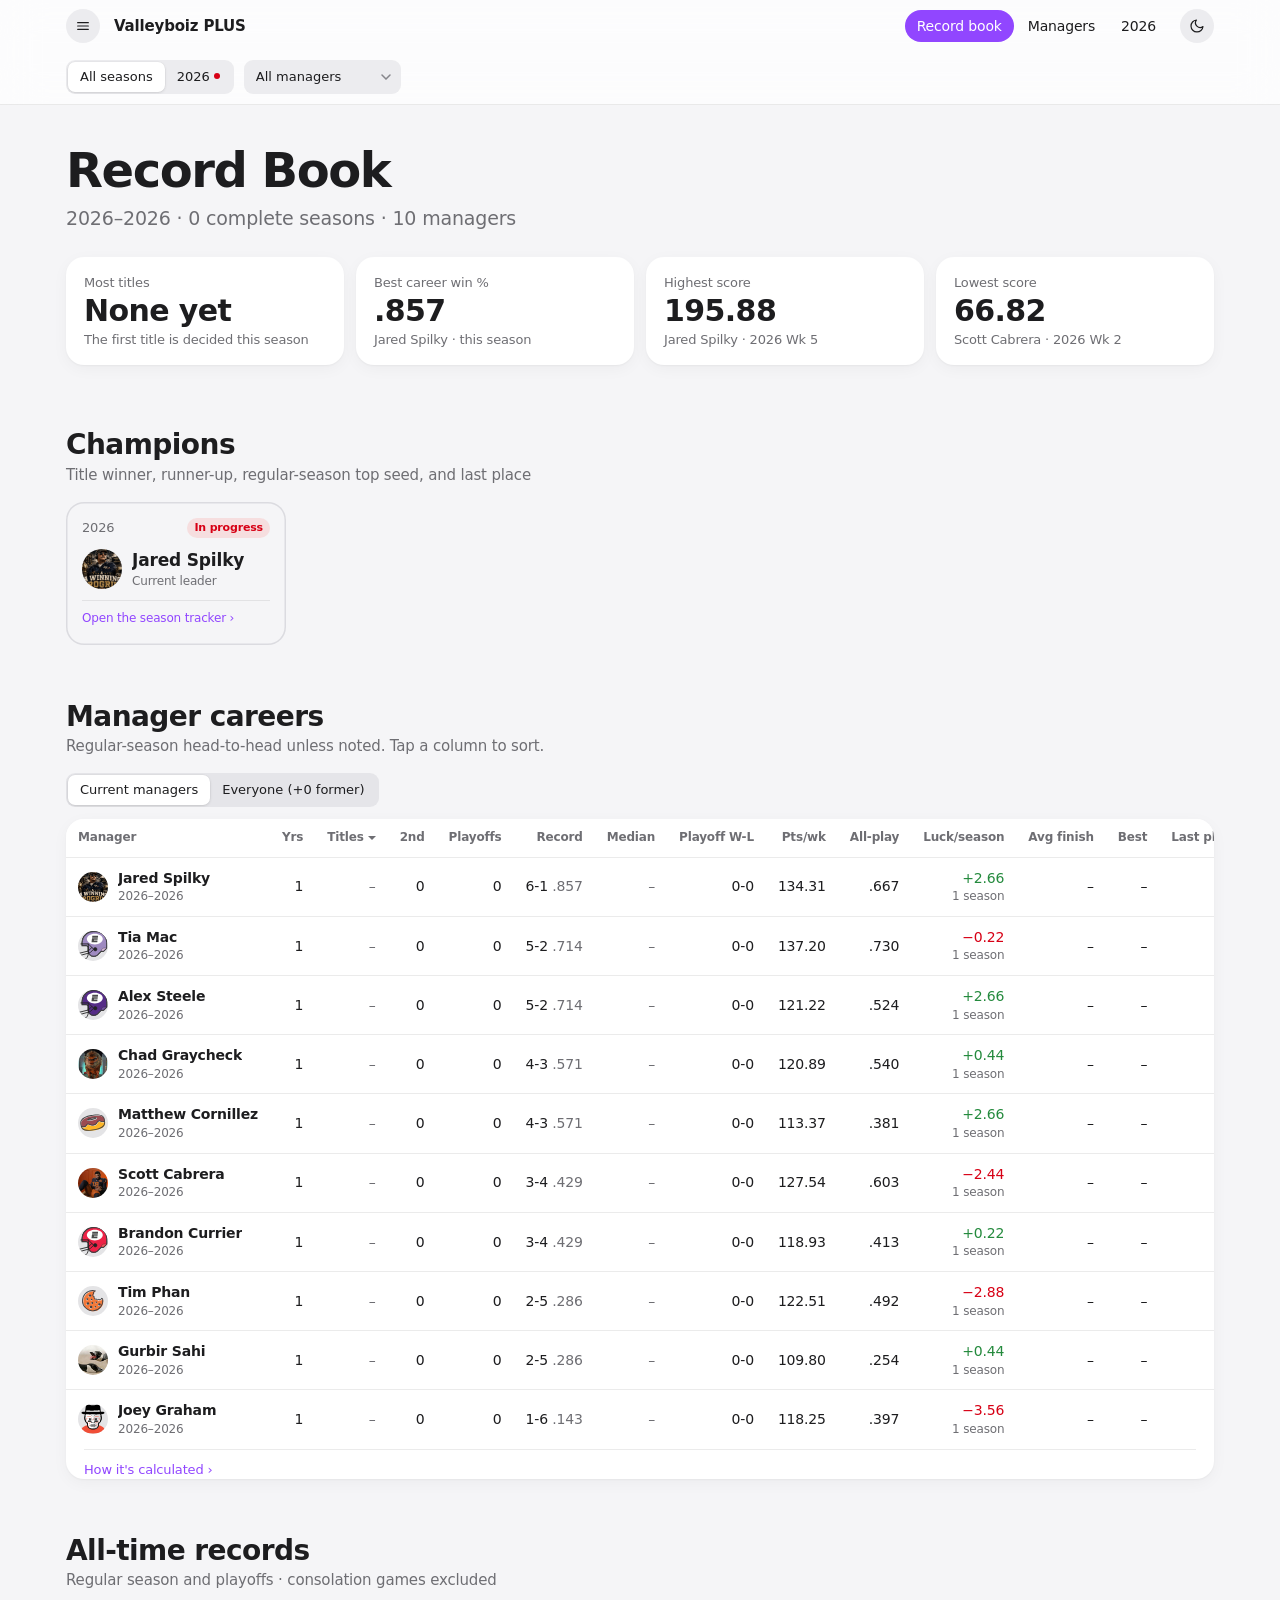
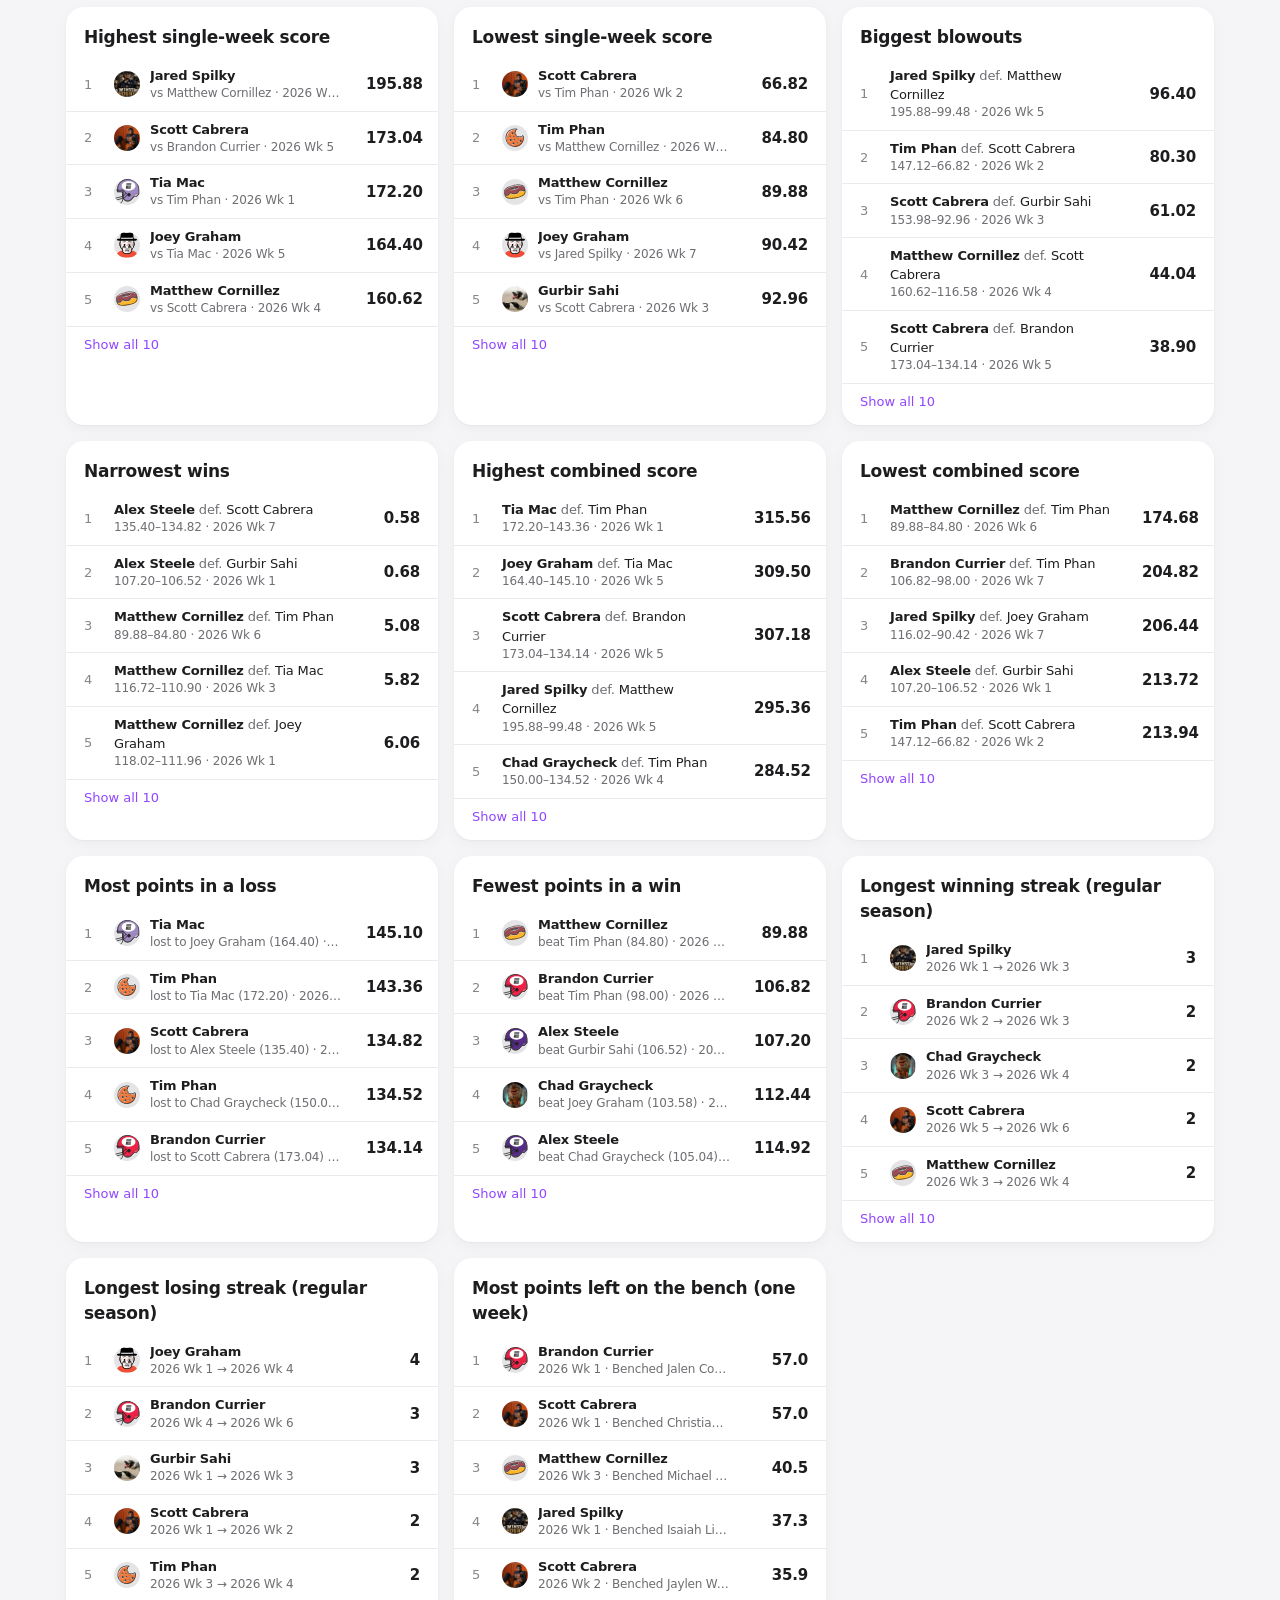
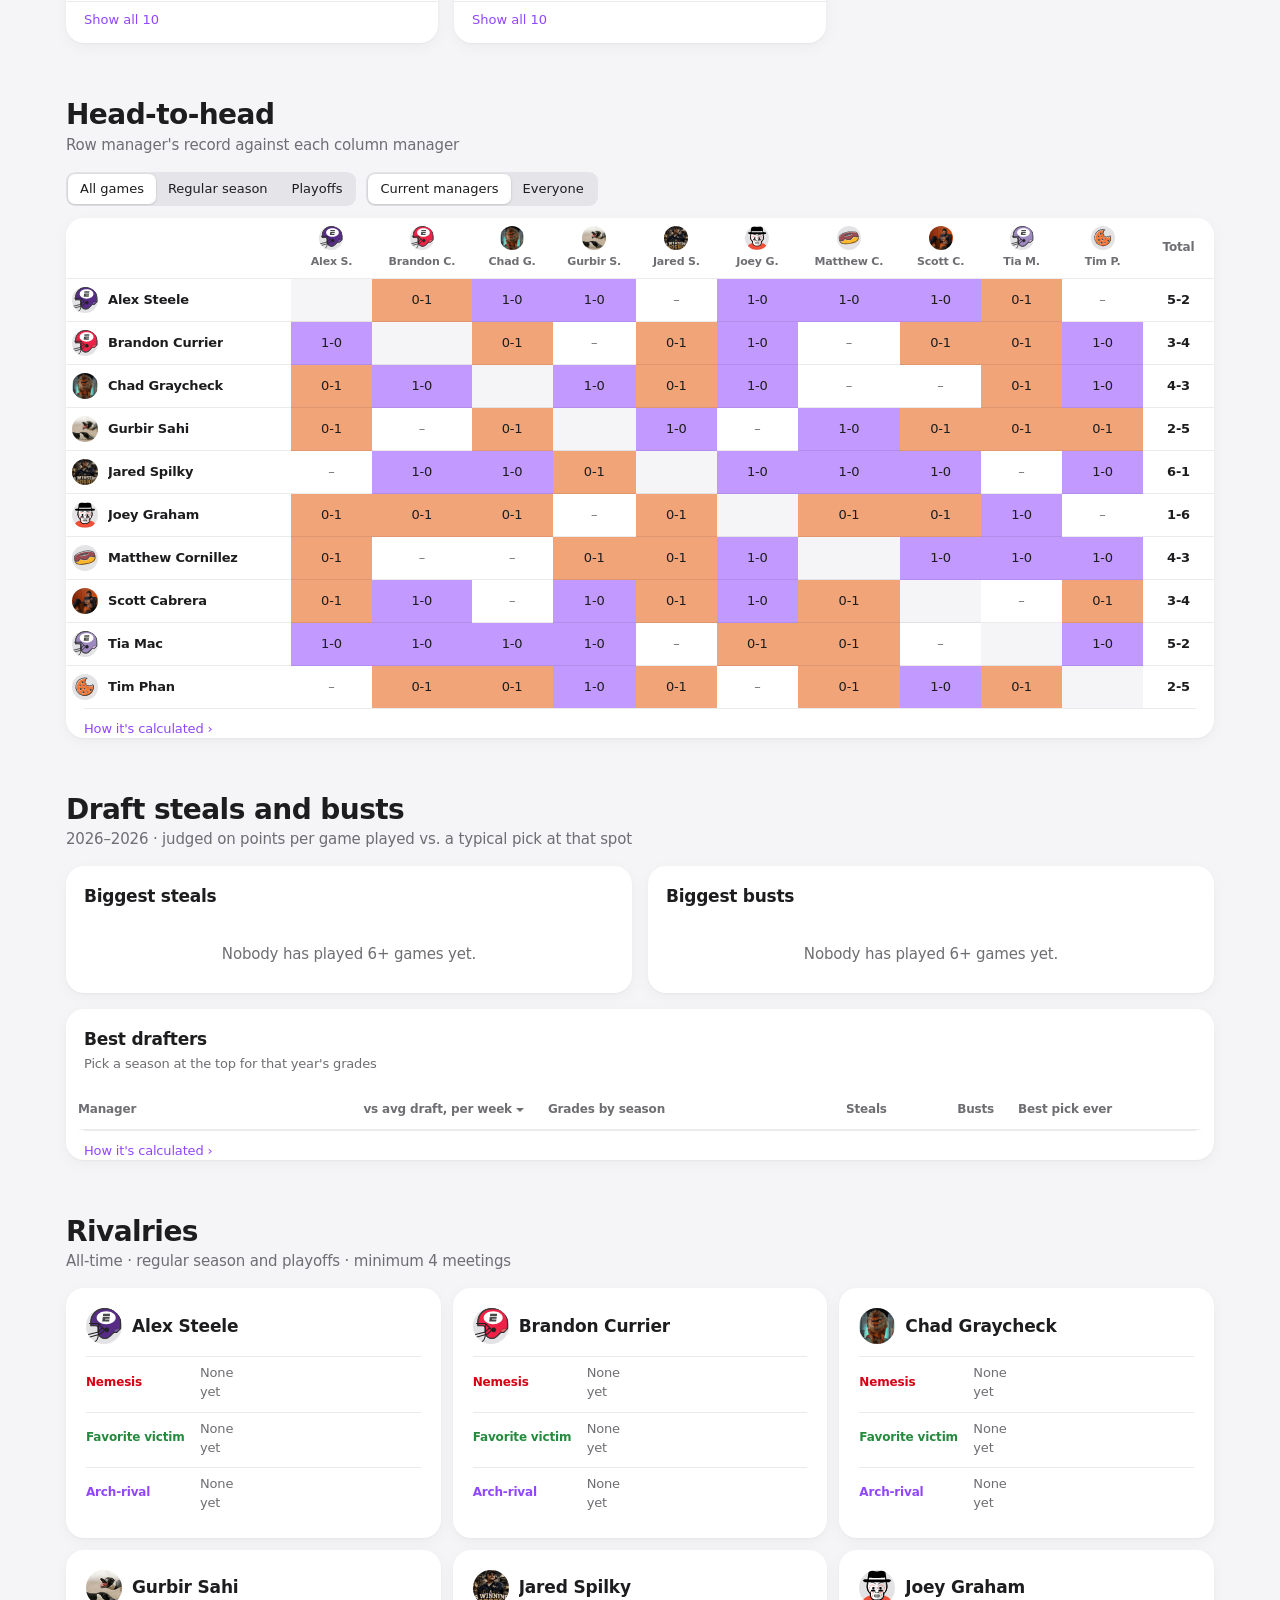
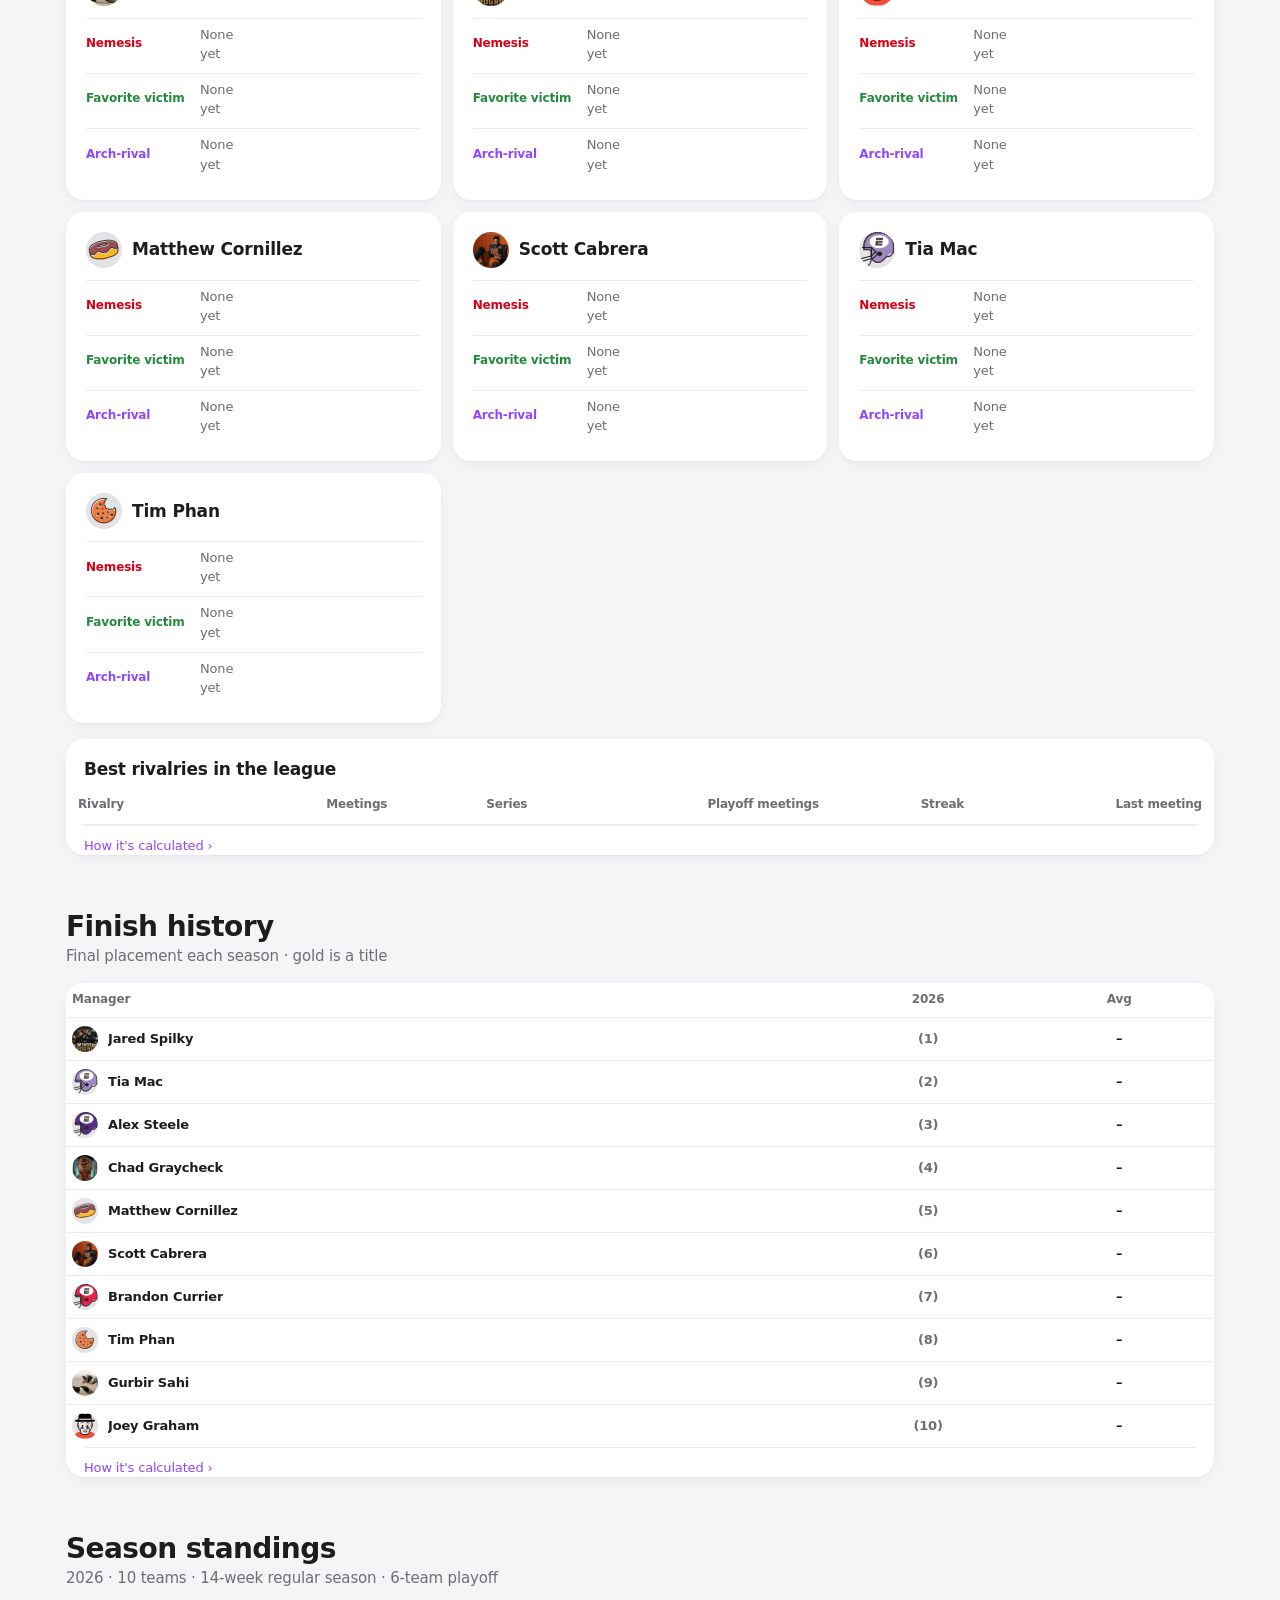
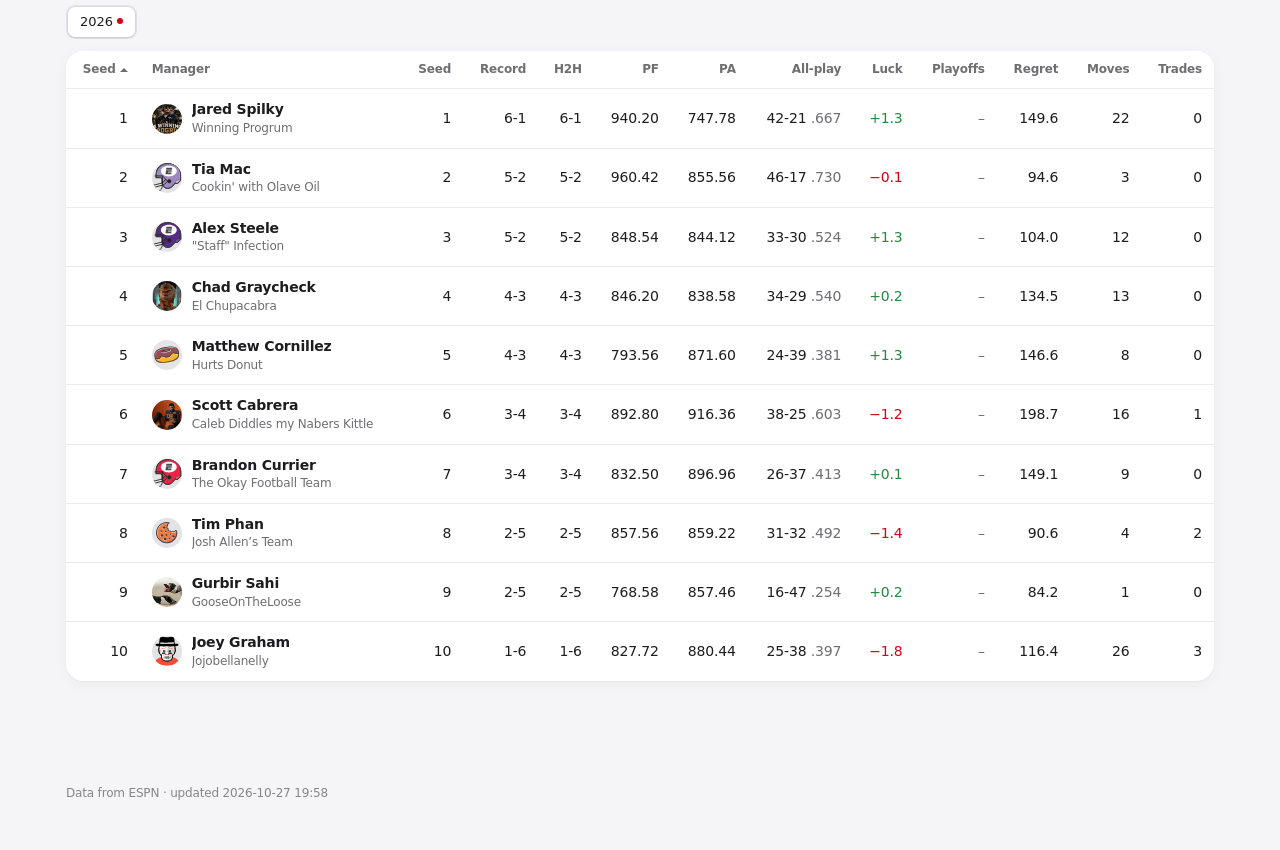
==== index.html @ 7759df4b "Week 7 recap + update: Staff Infection Spreads by 0.6, Leaving Scott Feeling Sick Automated weekly u" ====
<!doctype html>
<html lang="en">
<head>
  <meta charset="utf-8">
  <meta name="robots" content="noindex, nofollow">
  <meta name="viewport" content="width=device-width, initial-scale=1, viewport-fit=cover">
  <meta name="theme-color" content="#f5f5f7" media="(prefers-color-scheme: light)">
  <meta name="theme-color" content="#000000" media="(prefers-color-scheme: dark)">
  <title>Record Book</title>
  <link rel="icon" href="icons/favicon.svg" type="image/svg+xml">
  <link rel="icon" href="icons/favicon-32.png" sizes="32x32" type="image/png">
  <link rel="apple-touch-icon" href="icons/apple-touch-icon.png">
  <link rel="manifest" href="manifest.webmanifest">
  <meta name="apple-mobile-web-app-capable" content="yes">
  <meta name="mobile-web-app-capable" content="yes">
  <meta name="apple-mobile-web-app-title" content="Valleyboiz+">
  <meta name="application-name" content="Valleyboiz+">
  <meta name="apple-mobile-web-app-status-bar-style" content="default">
  <link rel="stylesheet" href="assets/style.css?v=50721180c0">
  <script src="data/leagues.js?v=091f1e896a"></script>
  <script src="assets/common.js?v=bdd5a048a9"></script>
  <!-- Visit counter: GoatCounter, no cookies or personal data (stats at ffleagues.goatcounter.com) -->
  <script data-goatcounter="https://ffleagues.goatcounter.com/count" async src="https://gc.zgo.at/count.js"></script>
</head>
<body>
  <main id="app"></main>
  <footer></footer>
  <script src="assets/record.js?v=17dfe567b2"></script>
</body>
</html>
---- assets/style.css ----
/* Design language: Apple HIG-inspired. System font, large titles, grouped
   rounded cards on a soft page, translucent sticky chrome, hairline
   separators, one accent color. Data is the loudest thing on the page. */
:root {
  --page: #f5f5f7;
  --card: #ffffff;
  --card-2: #f5f5f7;
  --fill: rgba(118, 118, 128, .12);
  --fill-strong: rgba(118, 118, 128, .2);
  --text: #1d1d1f;
  --text-2: #6e6e73;
  --text-3: #86868b;
  --sep: rgba(0, 0, 0, .08);
  --accent: #9146ff;
  --accent-soft: rgba(145, 70, 255, .1);
  --glow: none;
  --series-2: #e8590c;
  --dim: #c7c7cc;
  --good: #248a3d;
  --good-soft: rgba(52, 199, 89, .14);
  --bad: #d70015;
  --bad-soft: rgba(255, 59, 48, .12);
  --gold: #b07d0a;
  --gold-soft: rgba(255, 204, 0, .22);
  --grid: #e5e5ea;
  --chrome: rgba(255, 255, 255, .72);
  --shadow: 0 1px 2px rgba(0, 0, 0, .04), 0 4px 16px rgba(0, 0, 0, .04);
  --radius: 18px;
  color-scheme: light;
}
@media (prefers-color-scheme: dark) {
  :root:not([data-theme="light"]) {
    --page: #000000; --card: #1c1c1e; --card-2: #2c2c2e;
    --fill: rgba(118, 118, 128, .24); --fill-strong: rgba(118, 118, 128, .36);
    --text: #f5f5f7; --text-2: #98989d; --text-3: #8e8e93; --sep: rgba(255, 255, 255, .1);
    --accent: #a970ff; --accent-soft: rgba(169, 112, 255, .18); --glow: 0 0 18px rgba(169, 112, 255, .45); --series-2: #e0681a; --dim: #48484a;
    --good: #30d158; --good-soft: rgba(48, 209, 88, .16); --bad: #ff453a; --bad-soft: rgba(255, 69, 58, .16);
    --gold: #ffd60a; --gold-soft: rgba(255, 214, 10, .16); --grid: #38383a;
    --chrome: rgba(22, 22, 23, .72); --shadow: none; color-scheme: dark;
  }
}
:root[data-theme="dark"] {
  --page: #000000; --card: #1c1c1e; --card-2: #2c2c2e;
  --fill: rgba(118, 118, 128, .24); --fill-strong: rgba(118, 118, 128, .36);
  --text: #f5f5f7; --text-2: #98989d; --text-3: #8e8e93; --sep: rgba(255, 255, 255, .1);
  --accent: #a970ff; --accent-soft: rgba(169, 112, 255, .18); --glow: 0 0 18px rgba(169, 112, 255, .45); --series-2: #e0681a; --dim: #48484a;
  --good: #30d158; --good-soft: rgba(48, 209, 88, .16); --bad: #ff453a; --bad-soft: rgba(255, 69, 58, .16);
  --gold: #ffd60a; --gold-soft: rgba(255, 214, 10, .16); --grid: #38383a;
  --chrome: rgba(22, 22, 23, .72); --shadow: none; color-scheme: dark;
}

* { box-sizing: border-box; }
html { -webkit-text-size-adjust: 100%; scroll-padding-top: 120px; }
body {
  margin: 0; background: var(--page); color: var(--text);
  font: 17px/1.47 -apple-system, BlinkMacSystemFont, "SF Pro Text", "Segoe UI Variable Text", "Segoe UI", system-ui, sans-serif;
  letter-spacing: -.01em; -webkit-font-smoothing: antialiased;
}
a { color: var(--accent); text-decoration: none; }
a:hover { text-decoration: underline; }
img { display: block; }
button, select { font: inherit; color: inherit; }
.n { font-variant-numeric: tabular-nums; text-align: right; white-space: nowrap; }
.muted { color: var(--text-2); }
.pos { color: var(--good); }
.neg { color: var(--bad); }
@media (prefers-reduced-motion: no-preference) {
  .card, .seg button, .bar i, tr { transition: background-color .2s, opacity .2s, color .2s; }
}

/* ---------- chrome ---------- */
.chrome {
  position: sticky; top: 0; z-index: 20; background: var(--chrome);
  -webkit-backdrop-filter: saturate(180%) blur(20px); backdrop-filter: saturate(180%) blur(20px);
  border-bottom: 1px solid var(--sep);
}
.chrome-row {
  max-width: 1180px; margin: 0 auto; padding: 0 16px; min-height: 52px;
  display: flex; align-items: center; gap: 12px;
}
.brand { font-weight: 600; font-size: 15px; white-space: nowrap; overflow: hidden; text-overflow: ellipsis; min-width: 0; }
.tabs { display: flex; gap: 2px; margin-left: auto; }
.tabs a {
  font-size: 14px; padding: 6px 12px; border-radius: 980px; color: var(--text); white-space: nowrap;
}
.tabs a:hover { text-decoration: none; background: var(--fill); }
.tabs a[aria-current="page"] { background: var(--accent); color: #fff; box-shadow: var(--glow); }
.filters {
  max-width: 1180px; margin: 0 auto; padding: 8px 16px 10px; display: flex; gap: 10px; align-items: center;
  flex-wrap: wrap;
}
.filters .label { font-size: 12px; color: var(--text-2); }

/* Segmented control */
.seg {
  display: inline-flex; background: var(--fill); border-radius: 9px; padding: 2px; gap: 0;
  max-width: 100%; overflow-x: auto; scrollbar-width: none;
}
.seg::-webkit-scrollbar { display: none; }
.seg button {
  border: 0; background: transparent; padding: 5px 12px; border-radius: 7px; font-size: 13px; font-weight: 500;
  cursor: pointer; white-space: nowrap; min-height: 30px;
}
.seg button[aria-pressed="true"] { background: var(--card); box-shadow: 0 1px 3px rgba(0,0,0,.12), 0 0 0 .5px rgba(0,0,0,.04); }
:root[data-theme="dark"] .seg button[aria-pressed="true"] { background: #636366; }
@media (prefers-color-scheme: dark) { :root:not([data-theme="light"]) .seg button[aria-pressed="true"] { background: #636366; } }
.seg button .dot { display: inline-block; width: 6px; height: 6px; border-radius: 50%; background: var(--bad); margin-left: 4px; vertical-align: 2px; }

.select {
  appearance: none; -webkit-appearance: none; border: 0; background: var(--fill) url("data:image/svg+xml,%3Csvg xmlns='http://www.w3.org/2000/svg' width='10' height='6'%3E%3Cpath d='M1 1l4 4 4-4' fill='none' stroke='%2386868b' stroke-width='1.5' stroke-linecap='round'/%3E%3C/svg%3E") no-repeat right 10px center;
  border-radius: 9px; padding: 6px 28px 6px 12px; font-size: 13px; font-weight: 500; min-height: 34px; cursor: pointer; max-width: 220px;
}
.select option, .select optgroup { background-color: var(--card); color: var(--text); }
.icon-btn {
  border: 0; background: var(--fill); border-radius: 980px; width: 34px; height: 34px; cursor: pointer;
  display: inline-grid; place-items: center; flex: none;
}
.icon-btn svg { width: 16px; height: 16px; stroke: currentColor; fill: none; stroke-width: 1.8; stroke-linecap: round; stroke-linejoin: round; }

/* ---------- layout ---------- */
main { max-width: 1180px; margin: 0 auto; padding: 0 16px 80px; }
.hero { padding: 40px 0 8px; }
.hero h1 { font-size: 48px; line-height: 1.08; letter-spacing: -.03em; margin: 0; font-weight: 700; }
.hero p { margin: 8px 0 0; color: var(--text-2); font-size: 19px; }
section { margin-top: 56px; }
.section-head { margin-bottom: 16px; }
.section-head h2 { font-size: 28px; line-height: 1.15; letter-spacing: -.02em; margin: 0; font-weight: 700; }
.section-head .scope { color: var(--text-2); font-size: 15px; margin-top: 2px; }
.grid-2 { display: grid; grid-template-columns: repeat(2, minmax(0, 1fr)); gap: 16px; }
.grid-3 { display: grid; grid-template-columns: repeat(3, minmax(0, 1fr)); gap: 16px; }
@media (max-width: 900px) { .grid-2, .grid-3 { grid-template-columns: 1fr; } }

.card { background: var(--card); border-radius: var(--radius); box-shadow: var(--shadow); min-width: 0; }
.card-pad { padding: 20px; }
.card-title { font-size: 17px; font-weight: 600; margin: 0; letter-spacing: -.015em; }
.card-scope { font-size: 13px; color: var(--text-2); margin: 2px 0 14px; }
details.how { margin-top: 14px; border-top: 1px solid var(--sep); padding-top: 10px; font-size: 13px; color: var(--text-2); }
details.how summary { cursor: pointer; list-style: none; color: var(--accent); font-weight: 500; }
details.how summary::-webkit-details-marker { display: none; }
details.how summary::after { content: " \203A"; }
details.how[open] summary::after { content: " \2039"; }
details.how p { margin: 8px 0 0; line-height: 1.5; }
.card-head { display: flex; align-items: baseline; justify-content: space-between; gap: 12px; }
.view-toggle { border: 0; background: none; color: var(--accent); font-size: 13px; font-weight: 500; cursor: pointer; padding: 4px 0; white-space: nowrap; }

/* KPI tiles */
.tiles { display: grid; grid-template-columns: repeat(auto-fit, minmax(170px, 1fr)); gap: 12px; margin-top: 24px; }
.tile { padding: 16px 18px; }
.tile .k { font-size: 13px; color: var(--text-2); font-weight: 500; }
.tile .v { font-size: 30px; font-weight: 700; letter-spacing: -.02em; line-height: 1.15; margin-top: 2px; }
.tile .v.name { font-size: 21px; }
.tile .d { font-size: 13px; color: var(--text-2); margin-top: 2px; }

/* Avatars */
.av {
  flex: none; border-radius: 50%; overflow: hidden; background: var(--fill-strong); display: inline-grid; place-items: center;
  font-weight: 600; color: var(--text-2); letter-spacing: 0; vertical-align: middle;
}
.av img { width: 100%; height: 100%; object-fit: cover; }
.who { display: flex; align-items: center; gap: 10px; min-width: 0; }
.who .names { min-width: 0; }
.who .names b { font-weight: 600; display: block; white-space: nowrap; overflow: hidden; text-overflow: ellipsis; }
.who .names span { display: block; font-size: 12px; color: var(--text-2); white-space: nowrap; overflow: hidden; text-overflow: ellipsis; }
.head { border-radius: 50%; background: var(--card-2); object-fit: cover; flex: none; }

/* ---------- tables ---------- */
.tbl-wrap { overflow-x: auto; -webkit-overflow-scrolling: touch; border-radius: var(--radius); }
table { border-collapse: separate; border-spacing: 0; width: 100%; font-size: 14px; }
th, td { padding: 10px 12px; border-bottom: 1px solid var(--sep); text-align: left; vertical-align: middle; }
th { font-size: 12px; font-weight: 600; color: var(--text-2); white-space: nowrap; background: var(--card); }
tbody tr:last-child td { border-bottom: 0; }
tbody tr:hover td { background: var(--card-2); }
th.sortable { cursor: pointer; user-select: none; }
th.sortable:hover { color: var(--text); }
th[aria-sort]::after { content: ""; display: inline-block; margin-left: 4px; border: 4px solid transparent; vertical-align: 1px; }
th[aria-sort="ascending"]::after { border-bottom-color: currentColor; border-top-width: 0; }
th[aria-sort="descending"]::after { border-top-color: currentColor; border-bottom-width: 0; }
/* Sticky first column so names stay visible while scrolling sideways */
.sticky1 th:first-child, .sticky1 td:first-child { position: sticky; left: 0; z-index: 1; background: var(--card); }
.sticky1 tbody tr:hover td:first-child { background: var(--card-2); }
tr.hl td { background: var(--accent-soft) !important; }
tr.dimmed td { opacity: .45; }
td.who-cell { min-width: 170px; max-width: 260px; }
.tbl-note { font-size: 12px; color: var(--text-2); padding: 10px 14px 14px; }

/* Chips & tags */
.form { display: inline-flex; gap: 3px; }
.chip { width: 20px; height: 20px; line-height: 20px; text-align: center; border-radius: 6px; font-size: 11px; font-weight: 700; display: inline-block; }
.chip.W { background: var(--good-soft); color: var(--good); }
.chip.L { background: var(--bad-soft); color: var(--bad); }
.chip.T { background: var(--fill); color: var(--text-2); }
.tag { display: inline-block; font-size: 11px; font-weight: 600; padding: 2px 7px; border-radius: 980px; background: var(--fill); color: var(--text-2); vertical-align: 1px; }
.tag.accent { background: var(--accent-soft); color: var(--accent); }
.tag.warn { background: color-mix(in srgb, var(--series-2) 16%, transparent); color: var(--series-2); }
.tag.gold { background: var(--gold-soft); color: var(--gold); }
.tag.live { background: var(--bad-soft); color: var(--bad); }
.star { color: var(--gold); }

/* ---------- scoreboard ---------- */
.board { display: grid; grid-template-columns: repeat(auto-fill, minmax(330px, 1fr)); gap: 16px; }
@media (max-width: 400px) { .board { grid-template-columns: 1fr; } }
.game { padding: 6px 0 0; display: flex; flex-direction: column; }
.game .side { display: flex; align-items: center; gap: 12px; padding: 10px 18px; }
.game .side .who { flex: 1; }
.game .score { font-size: 24px; font-weight: 600; letter-spacing: -.02em; font-variant-numeric: tabular-nums; text-align: right; }
.game .score small { display: block; font-size: 12px; font-weight: 400; color: var(--text-2); letter-spacing: 0; }
.game .side.lost .score, .game .side.lost b { color: var(--text-2); font-weight: 500; }
.game .side.won .score { color: var(--text); }
.game .foot { margin-top: auto; border-top: 1px solid var(--sep); padding: 10px 18px 12px; font-size: 13px; color: var(--text-2); display: grid; gap: 6px; }
.game .foot .line { display: flex; align-items: center; gap: 8px; justify-content: space-between; }
.game .foot .line > span:first-child { display: flex; align-items: center; gap: 8px; min-width: 0; }
.game .winbar { height: 4px; border-radius: 2px; background: var(--fill); overflow: hidden; margin: 0 18px 4px; }
.game .winbar i { display: block; height: 100%; background: var(--accent); border-radius: 2px; }
.game details { border-top: 1px solid var(--sep); padding: 10px 18px; font-size: 13px; }
.game summary { cursor: pointer; color: var(--accent); font-weight: 500; list-style: none; }
.game summary::-webkit-details-marker { display: none; }
.misses { list-style: none; margin: 8px 0 0; padding: 0; display: grid; gap: 6px; }
.misses li { display: flex; justify-content: space-between; gap: 8px; }
.misses .gain { color: var(--bad); font-weight: 600; white-space: nowrap; }
.game.hl { box-shadow: 0 0 0 2px var(--accent), var(--glow), var(--shadow); }

/* ---------- awards ---------- */
.awards { display: grid; grid-template-columns: repeat(auto-fill, minmax(250px, 1fr)); gap: 12px; }
.award { padding: 16px; display: flex; flex-direction: column; gap: 10px; }
.award .top { display: flex; align-items: center; justify-content: space-between; gap: 8px; }
.award .title { font-size: 13px; font-weight: 600; display: flex; align-items: center; gap: 6px; }
.award .title svg { width: 16px; height: 16px; }
.award .title.good svg { color: var(--gold); }
.award .title.bad svg { color: var(--bad); }
.award .title.neutral svg { color: var(--text-2); }
.award .val { font-size: 20px; font-weight: 700; letter-spacing: -.02em; }
.award .body { display: flex; align-items: center; gap: 12px; }
.award .detail { font-size: 13px; color: var(--text-2); line-height: 1.35; }
.award.hl { box-shadow: 0 0 0 2px var(--accent), var(--glow), var(--shadow); }
.award.dimmed { opacity: .5; }

/* ---------- charts ---------- */
.bars { display: grid; gap: 8px; }
.bar-row { display: grid; grid-template-columns: minmax(110px, 170px) 1fr; gap: 10px; align-items: center; font-size: 13px; }
.bar-row .who b { font-size: 13px; }
.bar-track { position: relative; height: 22px; }
.bar { position: absolute; top: 4px; height: 14px; left: 0; border-radius: 0 4px 4px 0; background: var(--accent); }
.bar.b2 { top: 8px; height: 6px; background: var(--series-2); border-radius: 0 3px 3px 0; }
.bar-row.dimmed .bar:not(.b2) { background: var(--dim); }
.bar-val { position: absolute; top: 2px; font-size: 12px; font-variant-numeric: tabular-nums; color: var(--text-2); white-space: nowrap; padding-left: 6px; }
.mark { position: absolute; top: 3px; width: 10px; height: 16px; margin-left: -5px; }
.mark::before { content: ""; position: absolute; left: 4px; top: 0; bottom: 0; width: 2px; background: var(--text); border-radius: 1px; box-shadow: 0 0 0 2px var(--card); }
.ref { position: absolute; top: -4px; bottom: -4px; width: 1px; background: var(--text-3); }
.ref-label { position: absolute; top: -18px; font-size: 11px; color: var(--text-3); transform: translateX(-50%); white-space: nowrap; }
.bars-wrap { position: relative; padding-top: 16px; }
.legend { display: flex; gap: 16px; flex-wrap: wrap; font-size: 12px; color: var(--text-2); margin-bottom: 10px; }
.legend i { display: inline-block; width: 12px; height: 8px; border-radius: 2px; margin-right: 6px; vertical-align: 0; }
.legend i.line { width: 2px; height: 12px; border-radius: 1px; vertical-align: -1px; }
svg.chart { width: 100%; height: auto; display: block; overflow: visible; }
svg.chart .grid { stroke: var(--grid); stroke-width: 1; }
svg.chart .axis-label { fill: var(--text-3); font-size: 11px; }
svg.chart .diag { stroke: var(--text-3); stroke-width: 1; }
svg.chart .dot { fill: var(--accent); stroke: var(--card); stroke-width: 2; }
svg.chart .dot.dim { fill: var(--dim); }
svg.chart .dot.focus { stroke: var(--text); }
svg.chart .anno { fill: var(--text-2); font-size: 11px; }

/* Heat tables */
table.heat { width: auto; min-width: 100%; font-size: 13px; }
.heat th, .heat td { text-align: center; padding: 8px 6px; border-bottom: 1px solid var(--sep); white-space: nowrap; }
.heat th:first-child, .heat td:first-child { text-align: left; }
.heat td.cell { font-variant-numeric: tabular-nums; border-radius: 0; min-width: 52px; }
.heat td.diag-cell { box-shadow: inset 0 0 0 2px var(--text-3); font-weight: 700; }
.heat td.self { background: var(--card-2); }
.heat th.colh { vertical-align: bottom; font-weight: 600; }
.heat th.colh { font-size: 11px; min-width: 64px; }
.heat th.colh .av { display: grid; margin: 0 auto 4px; }
details.how.plain { border-top: 0; margin-top: 12px; padding-top: 0; }
.heat tr.hl td:first-child, .heat th.hlc { color: var(--accent); }

/* Trophy case */
.cups { display: inline-flex; gap: 1px; letter-spacing: 0; }
.cups .c { color: var(--gold); font-size: 12px; }
.cups .c.bad { color: var(--bad); }
.cups .c.neutral { color: var(--text-3); }
.cups .none { color: var(--dim); }

/* Power */
.pbar { display: flex; align-items: center; gap: 8px; justify-content: flex-end; }
.pbar .track { width: 90px; height: 6px; border-radius: 3px; background: var(--fill); position: relative; }
.pbar .track i { position: absolute; left: 0; top: 0; bottom: 0; border-radius: 3px; background: var(--accent); }
svg.spark path { fill: none; stroke: var(--accent); stroke-width: 2; stroke-linecap: round; stroke-linejoin: round; }
svg.spark circle { fill: var(--accent); stroke: var(--card); stroke-width: 2; }

/* Record book */
.champs { display: grid; grid-template-columns: repeat(auto-fill, minmax(200px, 1fr)); gap: 12px; }
.champ { padding: 16px; display: flex; flex-direction: column; gap: 10px; }
.champ .yr { display: flex; justify-content: space-between; font-size: 13px; color: var(--text-2); font-weight: 500; }
.champ .more { font-size: 12px; color: var(--text-2); border-top: 1px solid var(--sep); padding-top: 8px; line-height: 1.6; }
.champ.live { background: transparent; box-shadow: inset 0 0 0 1.5px var(--fill-strong); }
.champ.hl { box-shadow: 0 0 0 2px var(--accent), var(--glow), var(--shadow); }
.records { display: grid; grid-template-columns: repeat(auto-fill, minmax(340px, 1fr)); gap: 16px; }
@media (max-width: 400px) { .records { grid-template-columns: 1fr; } }
.record { padding: 18px 0 8px; }
.record .card-title { padding: 0 18px 8px; }
.record table { font-size: 13px; }
.record td { padding: 8px 12px; }
.record td:first-child { padding-left: 18px; width: 1.5em; color: var(--text-3); }
.record td:last-child { padding-right: 18px; font-weight: 600; font-size: 15px; }
.record tr.extra { display: none; }
.record.open tr.extra { display: table-row; }
.record .more-btn { border: 0; background: none; color: var(--accent); font-size: 13px; font-weight: 500; padding: 8px 18px 6px; cursor: pointer; }
.sub2 { display: block; font-size: 12px; color: var(--text-2); }
table.matrix td.cell { min-width: 56px; }
.finish td.cell { min-width: 44px; font-weight: 600; }
.finish td.f1 { background: var(--gold-soft) !important; color: var(--gold); }

/* Tooltip */
#tip {
  position: fixed; z-index: 50; pointer-events: none; background: var(--card); color: var(--text);
  border-radius: 10px; padding: 8px 10px; font-size: 12px; box-shadow: 0 4px 24px rgba(0,0,0,.18), 0 0 0 .5px var(--sep);
  max-width: 260px; opacity: 0; transform: translateY(4px); transition: opacity .12s, transform .12s;
}
#tip.on { opacity: 1; transform: none; }
#tip .tv { font-weight: 700; font-size: 14px; }
#tip .tl { color: var(--text-2); }
#tip .tr { display: flex; gap: 8px; align-items: baseline; }
#tip .key { width: 10px; height: 2px; border-radius: 1px; display: inline-block; vertical-align: 3px; }

footer { max-width: 1180px; margin: 0 auto; padding: 24px 16px 48px; color: var(--text-3); font-size: 12px; }
.error { max-width: 600px; margin: 80px auto; padding: 24px; background: var(--card); border-radius: var(--radius); color: var(--bad); }
.empty { padding: 28px; text-align: center; color: var(--text-2); font-size: 15px; }

@media (max-width: 640px) {
  body { font-size: 16px; }
  .hero { padding-top: 24px; }
  .hero h1 { font-size: 34px; }
  .hero p { font-size: 16px; }
  section { margin-top: 40px; }
  .section-head h2 { font-size: 24px; }
  .brand { font-size: 14px; }
  .tabs a { padding: 6px 10px; font-size: 13px; }
  .card-pad { padding: 16px; }
  .bar-row { grid-template-columns: 110px 1fr; }
  th, td { padding: 9px 10px; }
  .tile .v { font-size: 26px; }
}

/* Record cards: fixed columns so long subtitles truncate instead of pushing values out */
.record table { table-layout: fixed; }
.record td:first-child { width: 36px; }
.record td:last-child { width: 84px; }
.record td:nth-child(2) { overflow: hidden; }
.record .sub2 { white-space: nowrap; overflow: hidden; text-overflow: ellipsis; }

/* Manager links: look like names, act like links */
a.mlink { color: inherit; text-decoration: none; }
a.mlink:hover { color: var(--accent); text-decoration: none; }
a.mlink:focus-visible { outline: 2px solid var(--accent); outline-offset: 2px; border-radius: 4px; }
.flags { display: flex; gap: 6px; flex-wrap: wrap; }

/* Rivalry cards */
.riv-grid { display: grid; grid-template-columns: repeat(auto-fill, minmax(300px, 1fr)); gap: 12px; }
.riv-rows { margin-top: 12px; display: grid; gap: 4px; }
.riv-row { display: grid; grid-template-columns: 104px 26px 1fr auto; align-items: center; gap: 10px; padding: 6px 0; border-top: 1px solid var(--sep); font-size: 14px; }
.riv-label { font-size: 12px; font-weight: 600; }
.riv-label.bad { color: var(--bad); }
.riv-label.good { color: var(--good); }
.riv-label.accent { color: var(--accent); }
.riv-who { min-width: 0; }
.riv-who a { font-weight: 500; display: block; white-space: nowrap; overflow: hidden; text-overflow: ellipsis; }
.riv-who span { display: block; font-size: 12px; color: var(--text-2); }
.riv-rec { font-variant-numeric: tabular-nums; font-weight: 600; }

/* Manager directory + profile */
.dir-grid { display: grid; grid-template-columns: repeat(auto-fill, minmax(260px, 1fr)); gap: 12px; }
.dir-card { display: flex; align-items: center; gap: 14px; padding: 16px; color: inherit; }
.dir-card:hover { text-decoration: none; box-shadow: 0 0 0 2px var(--accent), var(--glow), var(--shadow); }
.dir-card b { display: block; font-size: 17px; }
.dir-card span { display: block; font-size: 13px; color: var(--text-2); }
.profile-hero { display: flex; align-items: center; gap: 20px; }
.profile-hero p { margin-top: 4px; }
.team-history { font-size: 15px !important; }
.riv-hero { display: grid; gap: 10px; }
.riv-big { font-size: 28px; font-weight: 700; letter-spacing: -.02em; }
svg.chart .fline { fill: none; stroke: var(--accent); stroke-width: 2; stroke-linejoin: round; stroke-linecap: round; }
svg.chart .fdot { fill: var(--accent); stroke: var(--card); stroke-width: 2; }
svg.chart .fdot.gold { fill: var(--gold); }
svg.chart circle[data-tip]:focus { outline: none; stroke: var(--text); }
@media (max-width: 640px) { .profile-hero { flex-direction: column; align-items: flex-start; gap: 12px; } }

/* Draft grades */
.grade { display: inline-grid; place-items: center; width: 24px; height: 24px; border-radius: 7px; font-size: 13px; font-weight: 700; }
.grade.gA { background: var(--good-soft); color: var(--good); }
.grade.gB { background: var(--accent-soft); color: var(--accent); }
.grade.gC { background: var(--fill); color: var(--text-2); }
.grade.gD { background: color-mix(in srgb, var(--series-2) 16%, transparent); color: var(--series-2); }
.grade.gF { background: var(--bad-soft); color: var(--bad); }
.grade-run { display: inline-flex; gap: 3px; }
.grade-run .grade { width: 20px; height: 20px; font-size: 11px; border-radius: 5px; }
table.draft-list td { padding: 8px 12px; }
table.draft-list td:first-child { padding-left: 18px; }
table.draft-list td:last-child { padding-right: 18px; }
/* Selected season column in the finish grid */
.finish .selcol { box-shadow: inset 2px 0 0 var(--accent), inset -2px 0 0 var(--accent); }
.finish th.selcol { color: var(--accent); }

.grade-strip { display: grid; grid-template-columns: repeat(auto-fill, minmax(170px, 1fr)); gap: 10px; }
.grade-chip { display: flex; align-items: center; gap: 10px; }
.grade-chip > div { flex: 1; min-width: 0; }
.grade-chip b { display: block; font-size: 14px; white-space: nowrap; overflow: hidden; text-overflow: ellipsis; }
.grade-chip > div > span { display: block; font-size: 12px; color: var(--text-2); }
.grade-strip-inline { display: flex; gap: 14px; flex-wrap: wrap; }
.grade-year { display: grid; justify-items: center; gap: 4px; font-size: 12px; color: var(--text-2); }
.grade-year .grade { width: 34px; height: 34px; font-size: 16px; border-radius: 9px; }

/* AI recap */
#recap { margin-top: 32px; }
.recap { padding: 28px 28px 20px; background: linear-gradient(180deg, var(--accent-soft), transparent 140px), var(--card); }
.recap-eyebrow { font-size: 13px; font-weight: 600; color: var(--accent); letter-spacing: .01em; }
.recap-headline { font-size: 32px; line-height: 1.12; letter-spacing: -.025em; margin: 6px 0 6px; font-weight: 700; }
.recap-dek { font-size: 19px; color: var(--text-2); margin: 0 0 18px; line-height: 1.4; }
.recap-body { max-width: 760px; }
.recap-sec h4 { font-size: 17px; margin: 18px 0 4px; font-weight: 600; }
.recap-sec p { margin: 0 0 10px; line-height: 1.6; }
.recap-sec.extra { display: none; }
.recap.open .recap-sec.extra { display: block; }
.recap-foot { display: flex; align-items: center; gap: 10px; flex-wrap: wrap; margin-top: 16px; padding-top: 14px; border-top: 1px solid var(--sep); }
.recap-note { font-size: 12px; margin-left: auto; }
.pill-btn { border: 0; border-radius: 980px; padding: 8px 16px; font-size: 14px; font-weight: 500; cursor: pointer; background: var(--fill); min-height: 36px; }
.pill-btn.primary { background: var(--accent); color: #fff; box-shadow: var(--glow); }
@media (max-width: 640px) {
  .recap { padding: 20px 18px 16px; }
  .recap-headline { font-size: 26px; }
  .recap-dek { font-size: 16px; }
  .recap-note { margin-left: 0; }
}

/* Show all / show fewer under long tables: tinted pill, centered (Apple-style) */
.tbl-more {
  display: flex; align-items: center; gap: 6px; margin: 12px auto 16px; padding: 8px 18px; min-height: 36px;
  border: 0; border-radius: 980px; background: var(--accent-soft); color: var(--accent);
  font-size: 14px; font-weight: 600; cursor: pointer;
}
.tbl-more::after { content: ""; width: 7px; height: 7px; border-right: 2px solid currentColor; border-bottom: 2px solid currentColor; transform: translateY(-2px) rotate(45deg); }
.tbl-more.open::after { transform: translateY(2px) rotate(-135deg); }
.tbl-more:hover { background: color-mix(in srgb, var(--accent) 18%, transparent); }
.tbl-more:focus-visible { outline: 2px solid var(--accent); outline-offset: 2px; }
@media (prefers-reduced-motion: no-preference) { .tbl-more { transition: background-color .2s; } }

/* Key injuries */
.inj-grid { display: grid; grid-template-columns: repeat(auto-fill, minmax(300px, 1fr)); gap: 12px; }
.inj { padding: 16px; display: grid; gap: 10px; }
.inj.hl { box-shadow: 0 0 0 2px var(--accent), var(--glow), var(--shadow); }
.inj-top { display: flex; align-items: center; gap: 12px; }
.inj-who { flex: 1; min-width: 0; }
.inj-who b { display: block; font-size: 16px; }
.inj-who span { display: block; font-size: 13px; color: var(--text-2); }
.inj-impact { font-size: 15px; font-weight: 500; }
.inj-meta { display: flex; align-items: center; justify-content: space-between; gap: 10px; flex-wrap: wrap; font-size: 12px; }
.inj-news { font-size: 13px; color: var(--text-2); line-height: 1.45; border-top: 1px solid var(--sep); padding-top: 8px; }
.tag.bad { background: var(--bad-soft); color: var(--bad); }
/* Injury badges next to player names */
.itag { display: inline-block; font-size: 10px; font-weight: 700; padding: 1px 5px; border-radius: 4px; margin-left: 5px; vertical-align: 1px; letter-spacing: .02em; }
.itag.iIR, .itag.iSeason, .itag.iOut, .itag.iSusp { background: var(--bad-soft); color: var(--bad); }
.itag.iD { background: color-mix(in srgb, var(--series-2) 16%, transparent); color: var(--series-2); }
.itag.iQ, .itag.iDTD { background: var(--gold-soft); color: var(--gold); }

/* ---------- Sidebar navigation ----------
   Phones/tablets: slides in over a dimmed page from the menu button.
   Wide screens (1440px+): stays open on the left, like a Mac sidebar. */
.menu-btn { margin-right: 2px; }
.sidenav {
  position: fixed; top: 0; bottom: 0; left: 0; z-index: 40; width: 300px; max-width: 86vw;
  background: var(--chrome); -webkit-backdrop-filter: saturate(180%) blur(24px); backdrop-filter: saturate(180%) blur(24px);
  border-right: 1px solid var(--sep); overflow-y: auto; overscroll-behavior: contain;
  padding: 10px 12px calc(24px + env(safe-area-inset-bottom)) calc(12px + env(safe-area-inset-left));
  transform: translateX(-102%); visibility: hidden;
}
body.nav-open .sidenav { transform: none; visibility: visible; box-shadow: 0 0 40px rgba(0,0,0,.25); }
@media (prefers-reduced-motion: no-preference) {
  .sidenav { transition: transform .28s cubic-bezier(.32,.72,0,1), visibility 0s linear .28s; }
  body.nav-open .sidenav { transition: transform .28s cubic-bezier(.32,.72,0,1); }
}
.scrim { position: fixed; inset: 0; z-index: 35; background: rgba(0,0,0,.32); }
body.nav-open { overflow: hidden; }
.nav-head { display: flex; align-items: center; justify-content: space-between; gap: 8px; padding: 6px 4px 12px 8px; font-size: 13px; font-weight: 600; color: var(--text-2); }
.nav-group { margin-bottom: 6px; }
.nav-page-row { display: flex; align-items: center; }
.nav-page { flex: 1; display: block; padding: 10px 10px; border-radius: 10px; font-size: 17px; font-weight: 600; color: var(--text); min-height: 44px; }
.nav-page:hover { text-decoration: none; background: var(--fill); }
.nav-page.current { color: var(--accent); }
.nav-toggle { border: 0; background: transparent; width: 40px; height: 40px; border-radius: 10px; cursor: pointer; color: var(--text-3); display: grid; place-items: center; }
.nav-toggle:hover { background: var(--fill); }
.nav-toggle svg { width: 16px; height: 16px; fill: none; stroke: currentColor; stroke-width: 2.2; stroke-linecap: round; stroke-linejoin: round; }
@media (prefers-reduced-motion: no-preference) { .nav-toggle svg { transition: transform .2s; } }
.nav-group.open .nav-toggle svg { transform: rotate(90deg); }
.nav-secs { list-style: none; margin: 0 0 4px; padding: 0 0 0 10px; display: none; }
.nav-group.open .nav-secs { display: block; }
.nav-sec { display: block; padding: 9px 12px; border-radius: 9px; font-size: 15px; color: var(--text-2); min-height: 40px; position: relative; }
.nav-sec:hover { text-decoration: none; background: var(--fill); color: var(--text); }
.nav-sec.active { color: var(--accent); background: var(--accent-soft); font-weight: 600; }
.nav-sec.active::before { content: ""; position: absolute; left: 0; top: 9px; bottom: 9px; width: 3px; border-radius: 2px; background: var(--accent); }
.sidenav a:focus-visible, .sidenav button:focus-visible { outline: 2px solid var(--accent); outline-offset: 1px; }
@media (min-width: 1440px) {
  .sidenav { transform: none; visibility: visible; width: 260px; background: transparent; -webkit-backdrop-filter: none; backdrop-filter: none; padding-top: 128px; }
  .menu-btn, .nav-close { display: none; }
  .scrim { display: none; }
  body { padding-left: 260px; }
  .chrome { margin-left: -260px; padding-left: 260px; }
}

/* Profile best/worst picks: top 5, expandable */
.draft-list tr.extra { display: none; }
.open-list .draft-list tr.extra { display: table-row; }

/* Roster cards: lineup-slot label column (QB, RB, FLEX...) */
table.roster td.slot-cell { width: 44px; padding-right: 0; font-size: 11px; font-weight: 600; letter-spacing: .04em; color: var(--text-2); white-space: nowrap; }
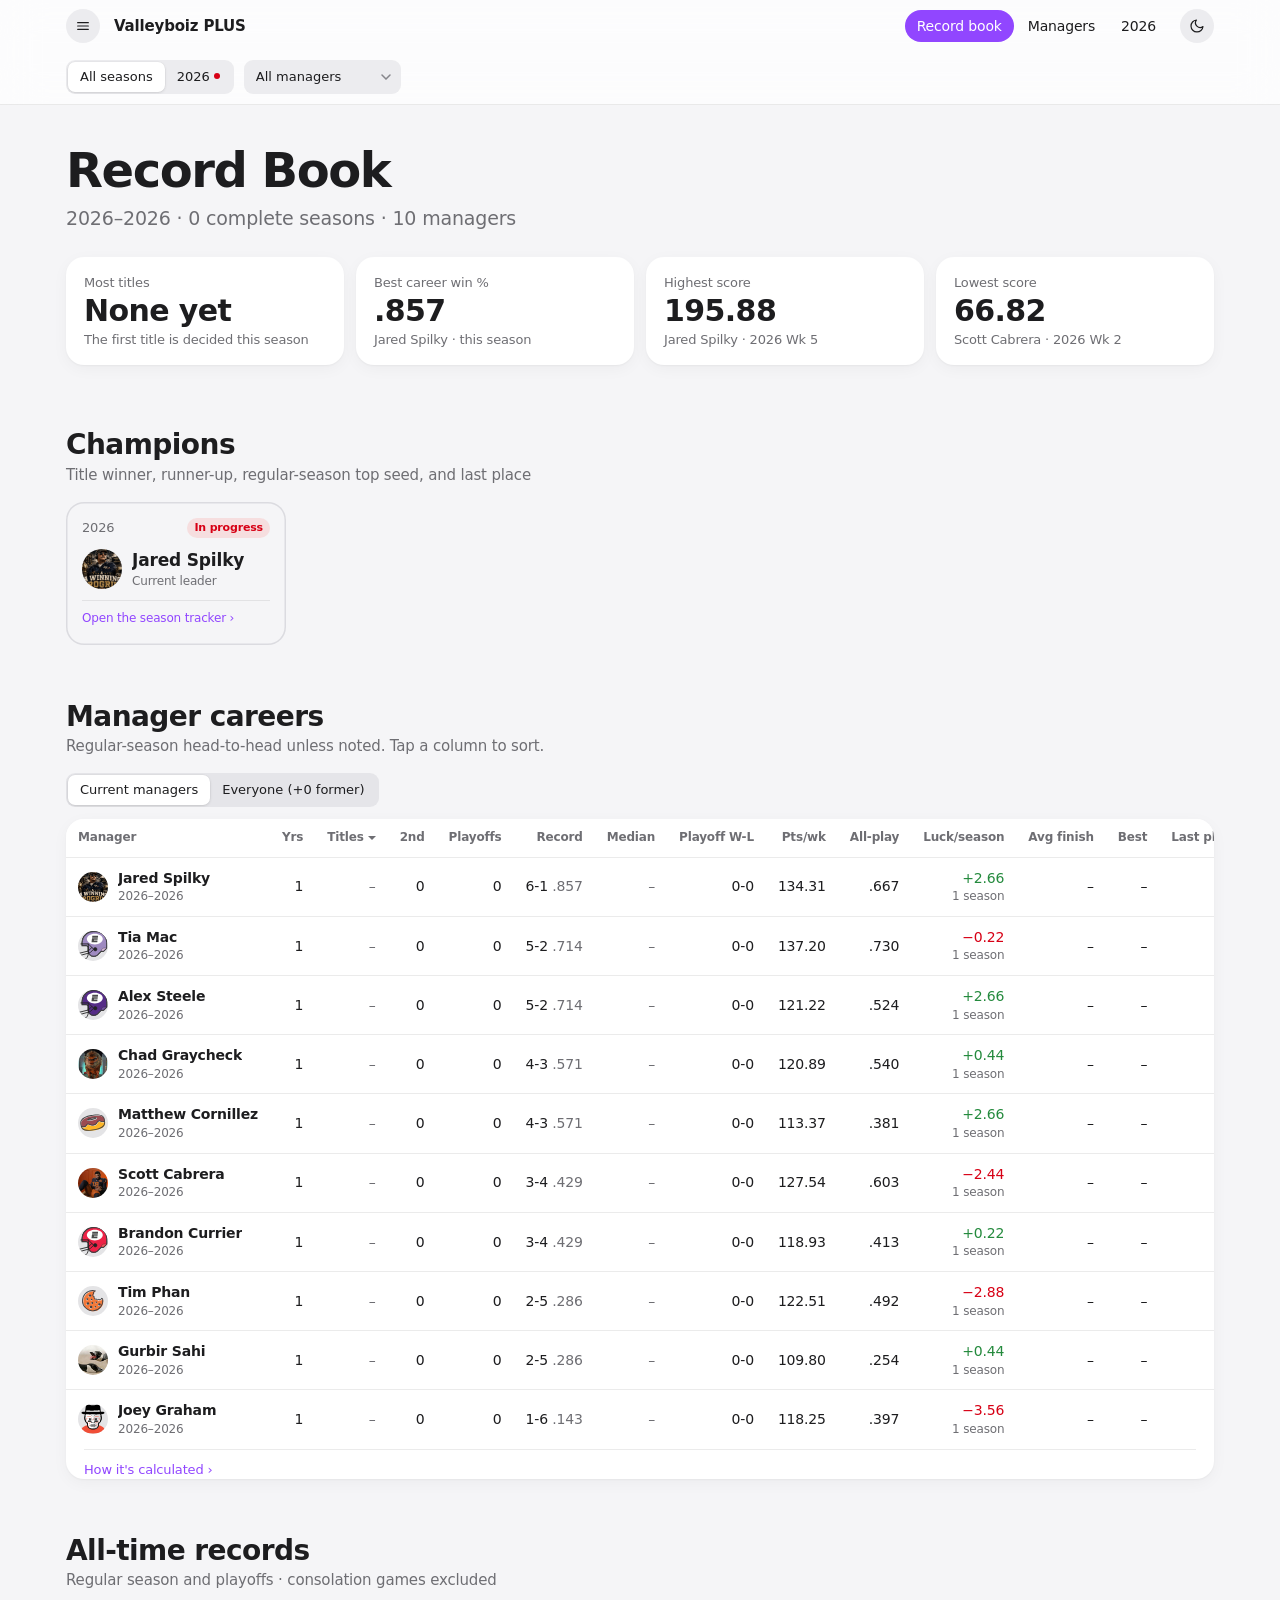
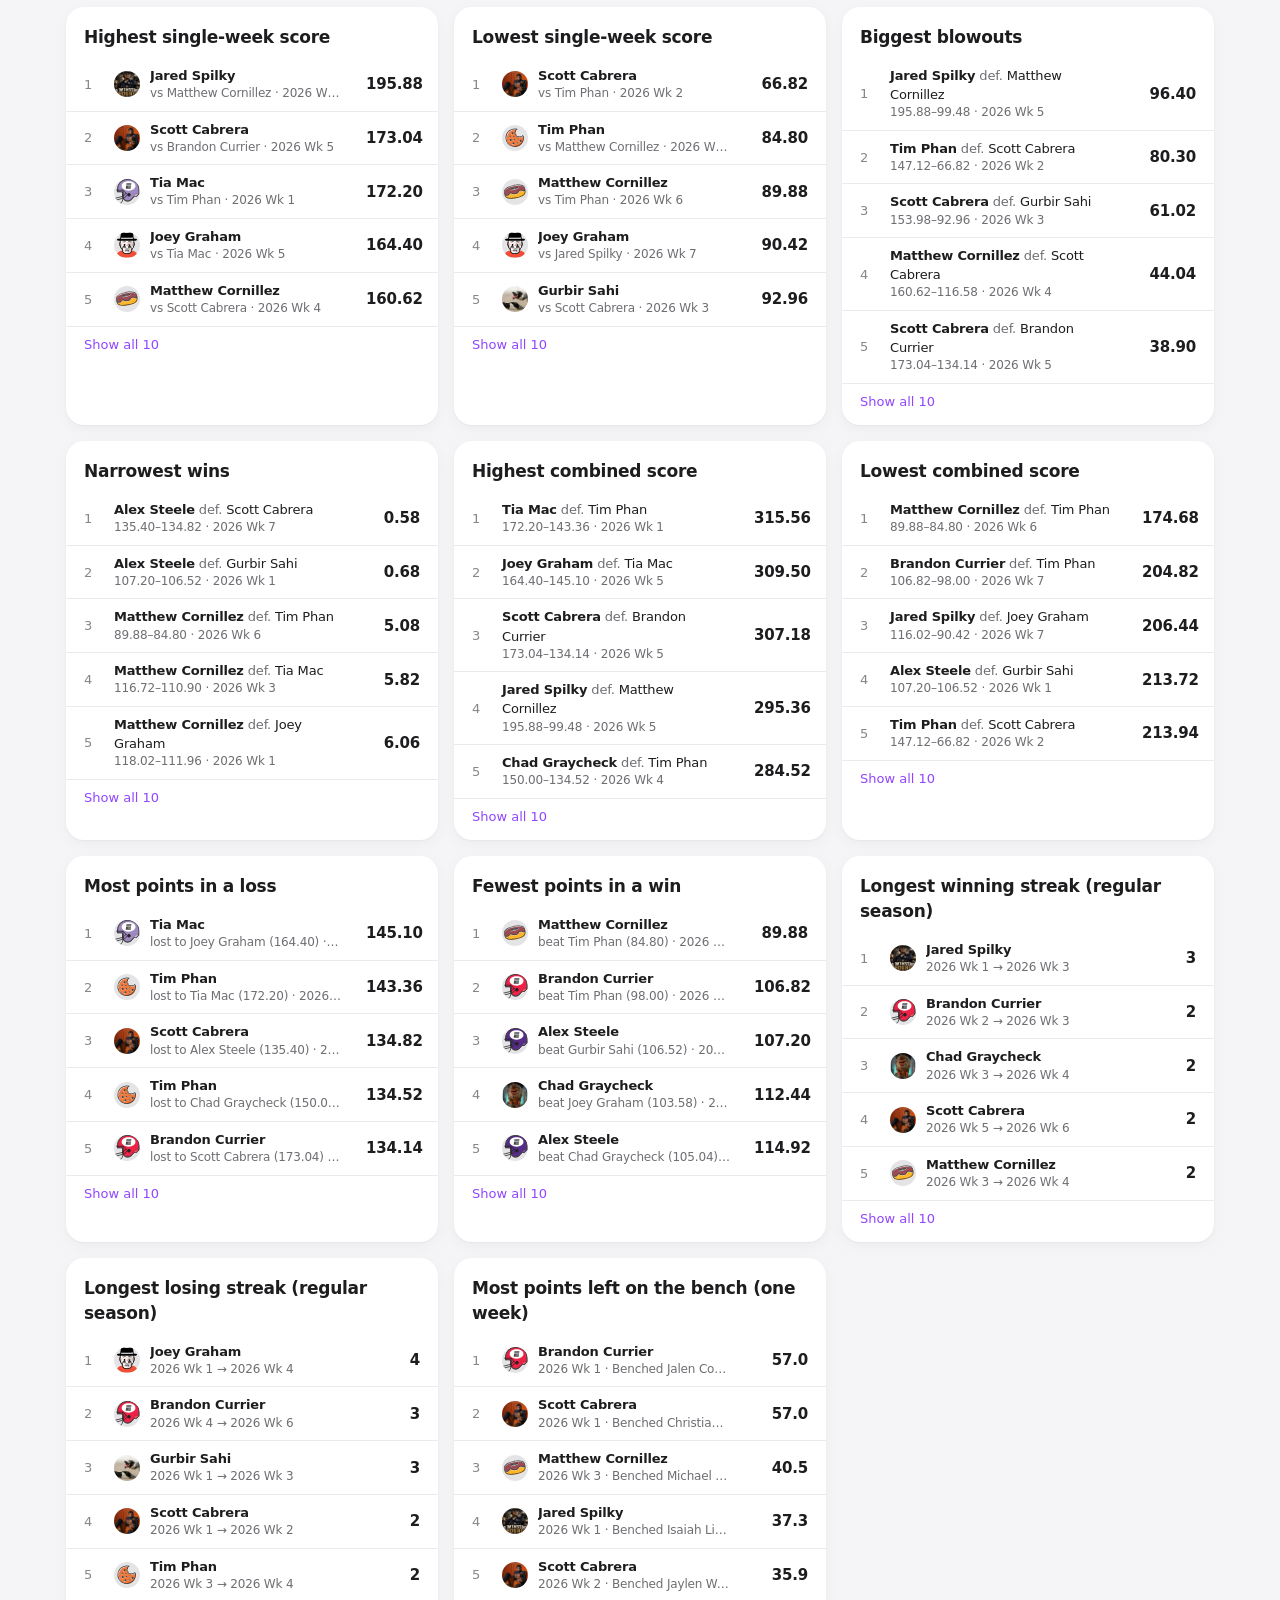
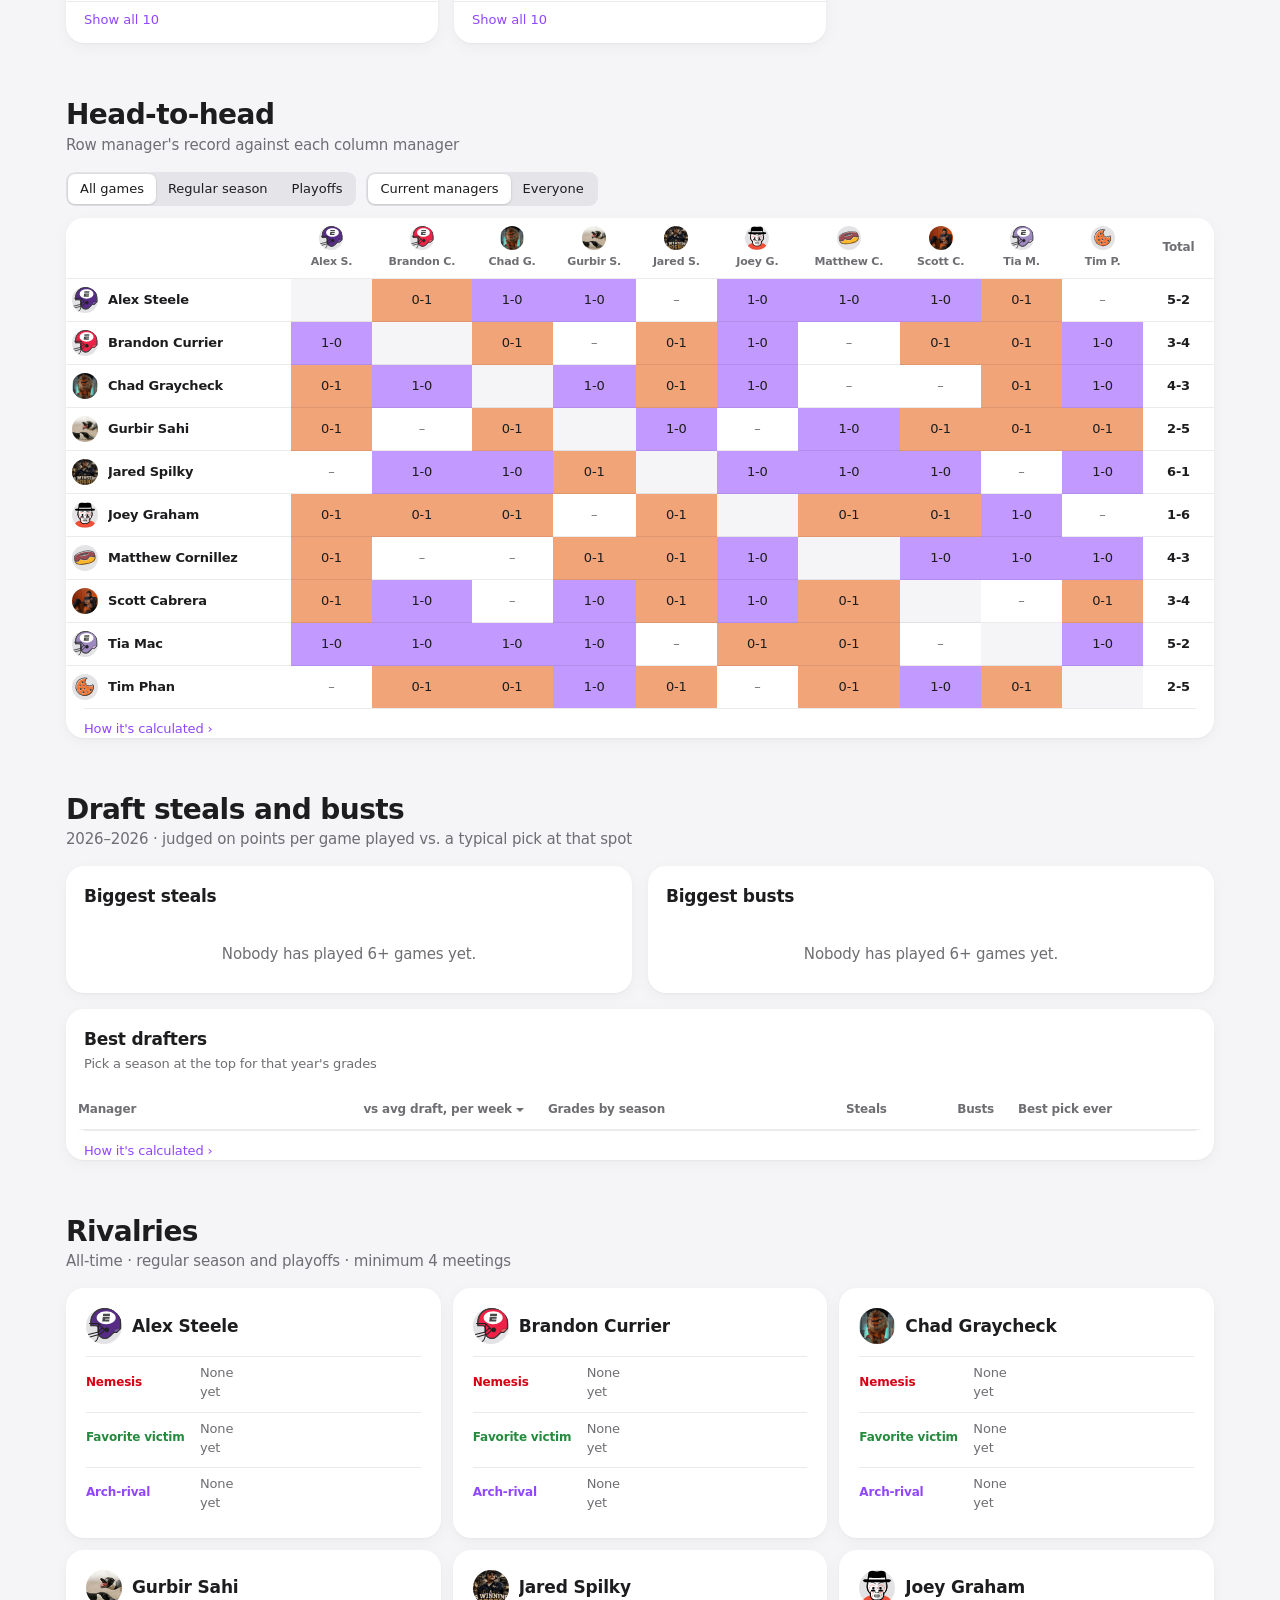
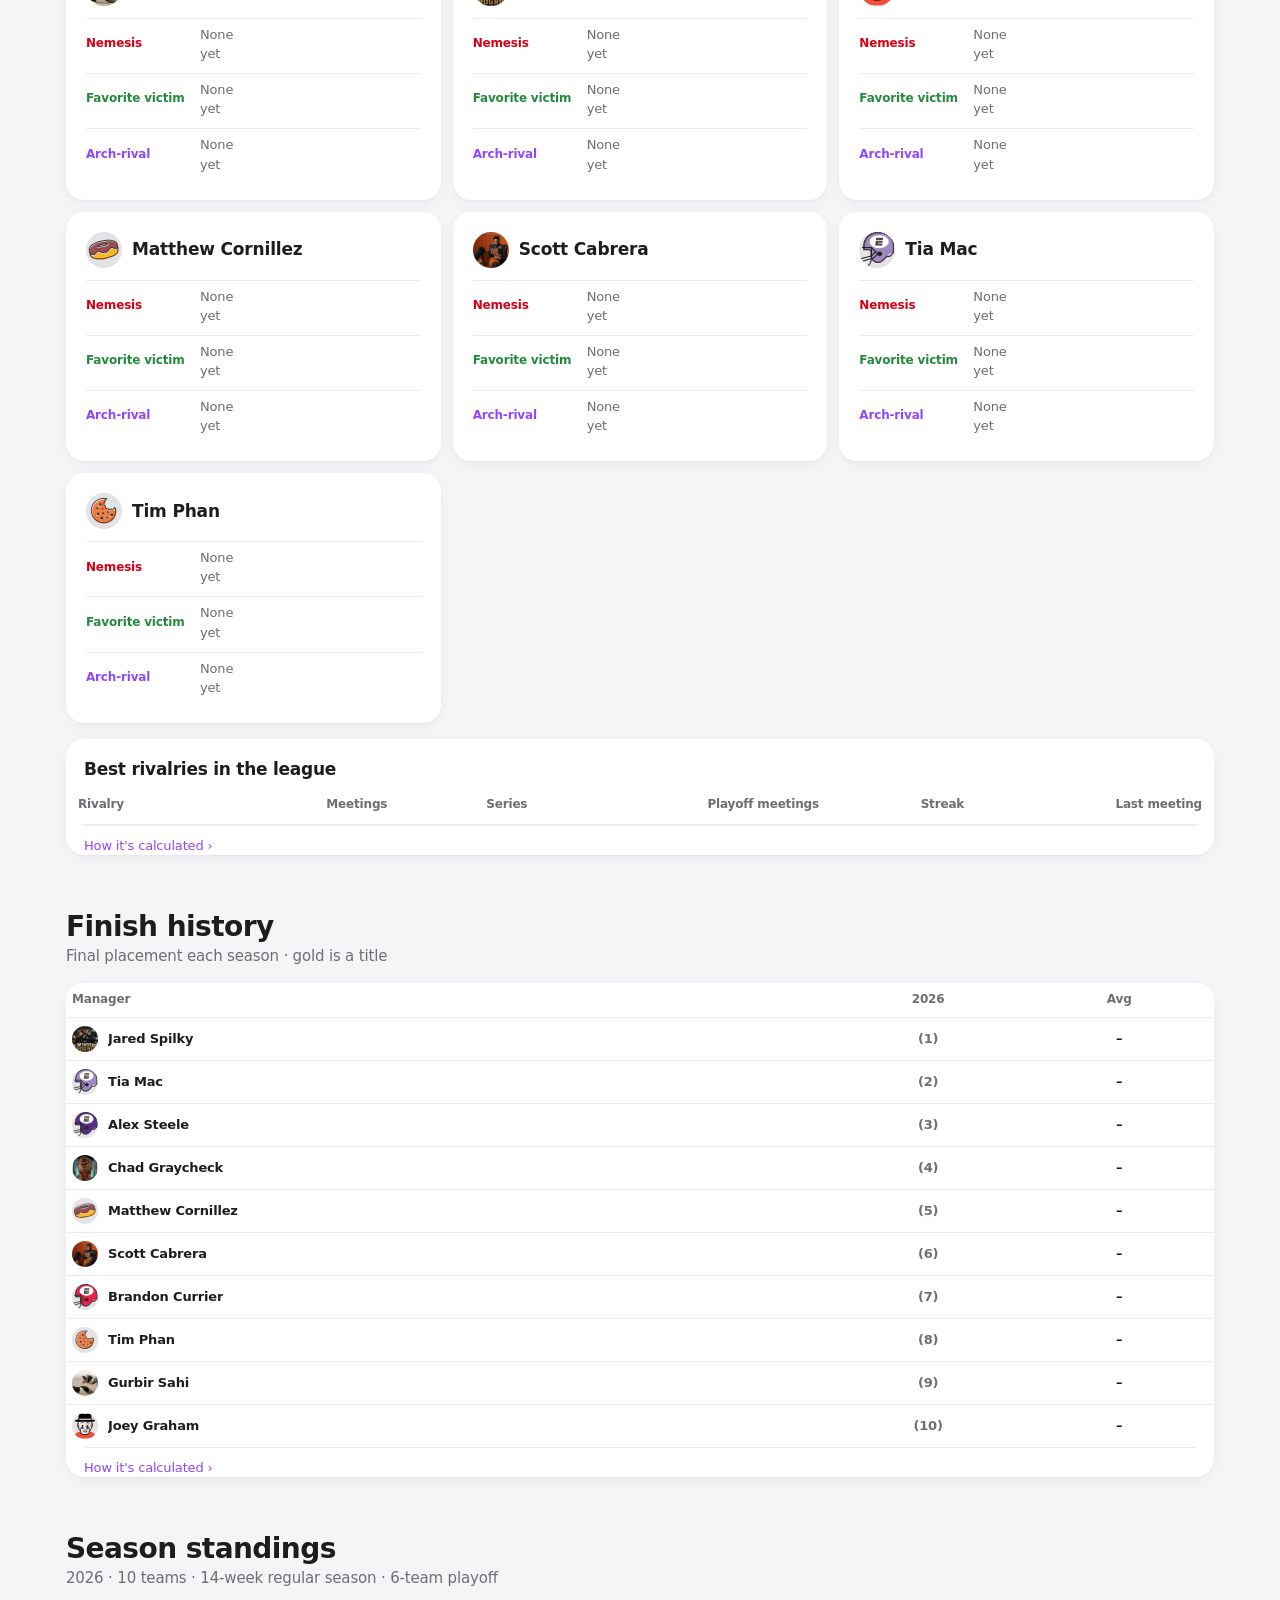
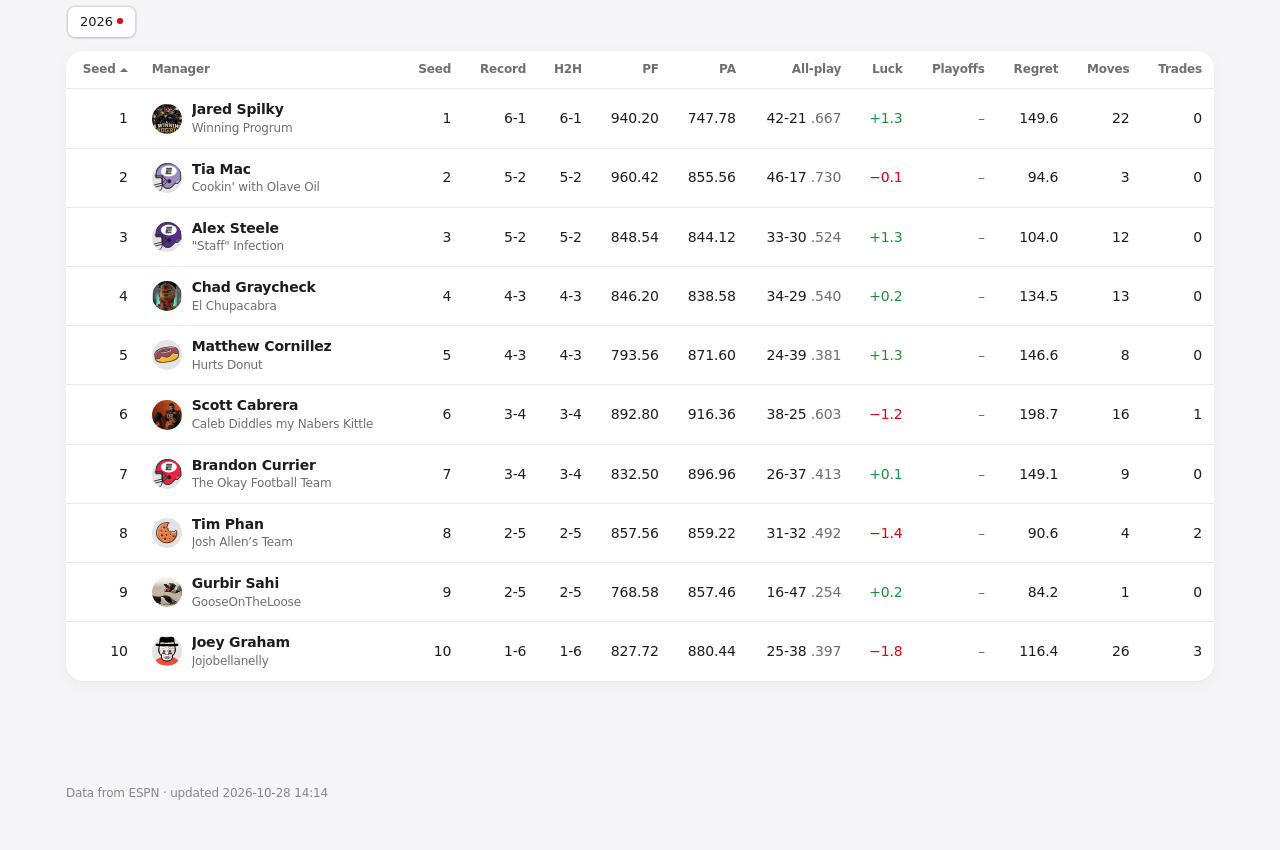
==== commit 21dfc5de: "Show Injury bug points; keep last week up until the next one kicks off Co-Authored-By: Claude Opus 5" ====
--- a/index.html
+++ b/index.html
@@ -17,7 +17,7 @@
   <meta name="application-name" content="Valleyboiz+">
   <meta name="apple-mobile-web-app-status-bar-style" content="default">
   <link rel="stylesheet" href="assets/style.css?v=50721180c0">
-  <script src="data/leagues.js?v=091f1e896a"></script>
+  <script src="data/leagues.js?v=9750f91582"></script>
   <script src="assets/common.js?v=bdd5a048a9"></script>
   <!-- Visit counter: GoatCounter, no cookies or personal data (stats at ffleagues.goatcounter.com) -->
   <script data-goatcounter="https://ffleagues.goatcounter.com/count" async src="https://gc.zgo.at/count.js"></script>
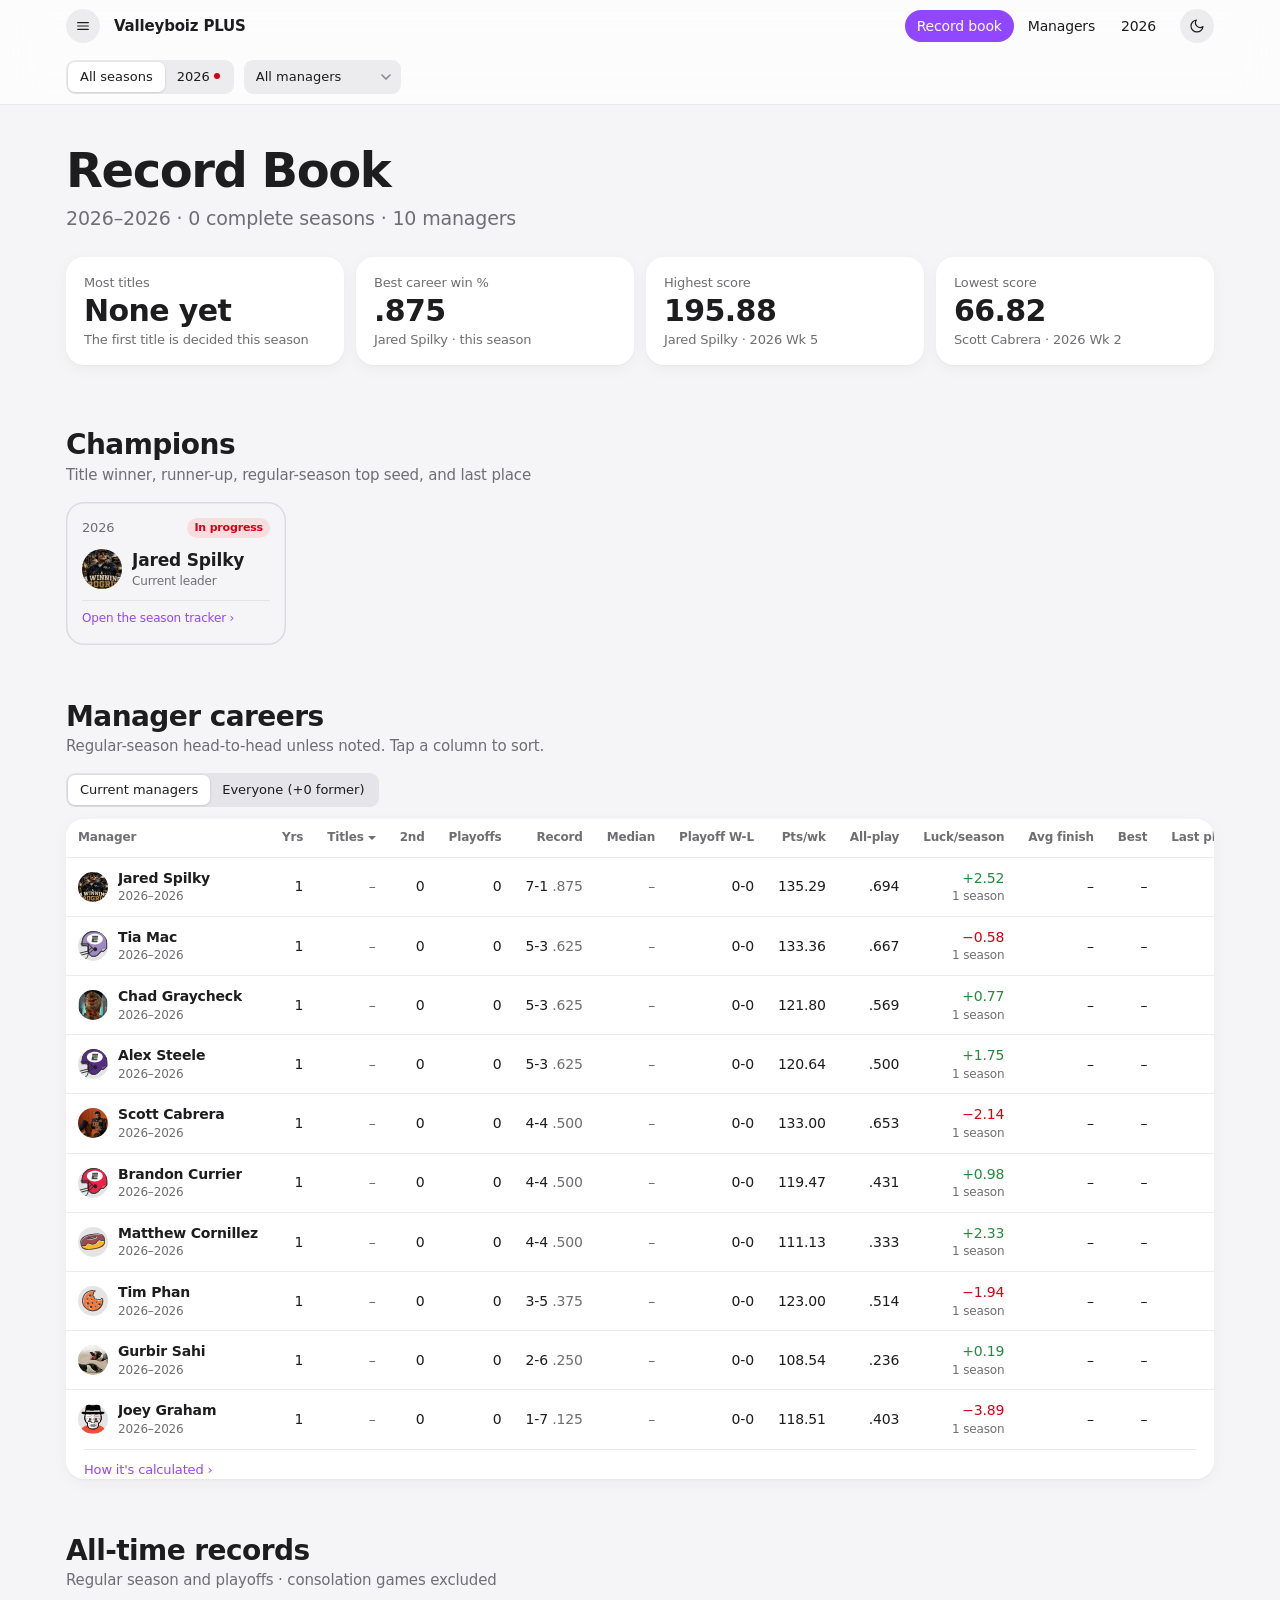
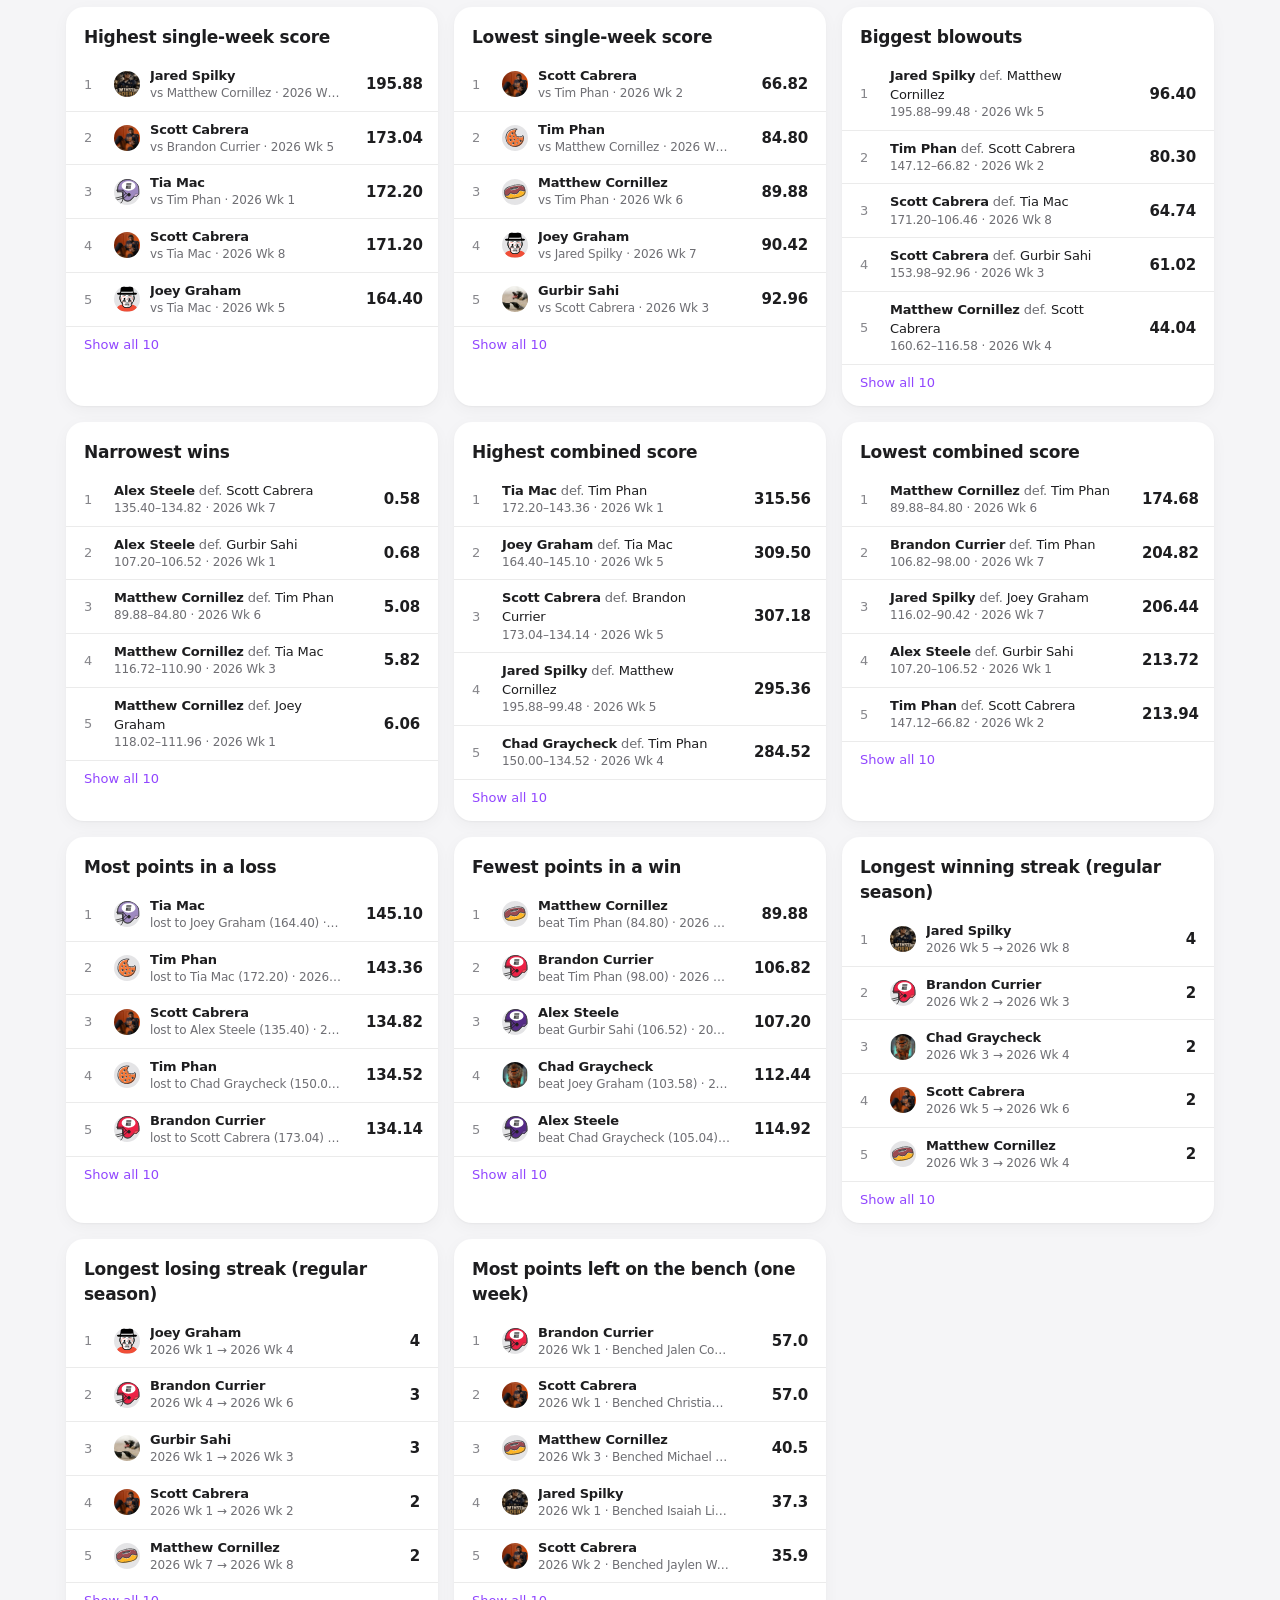
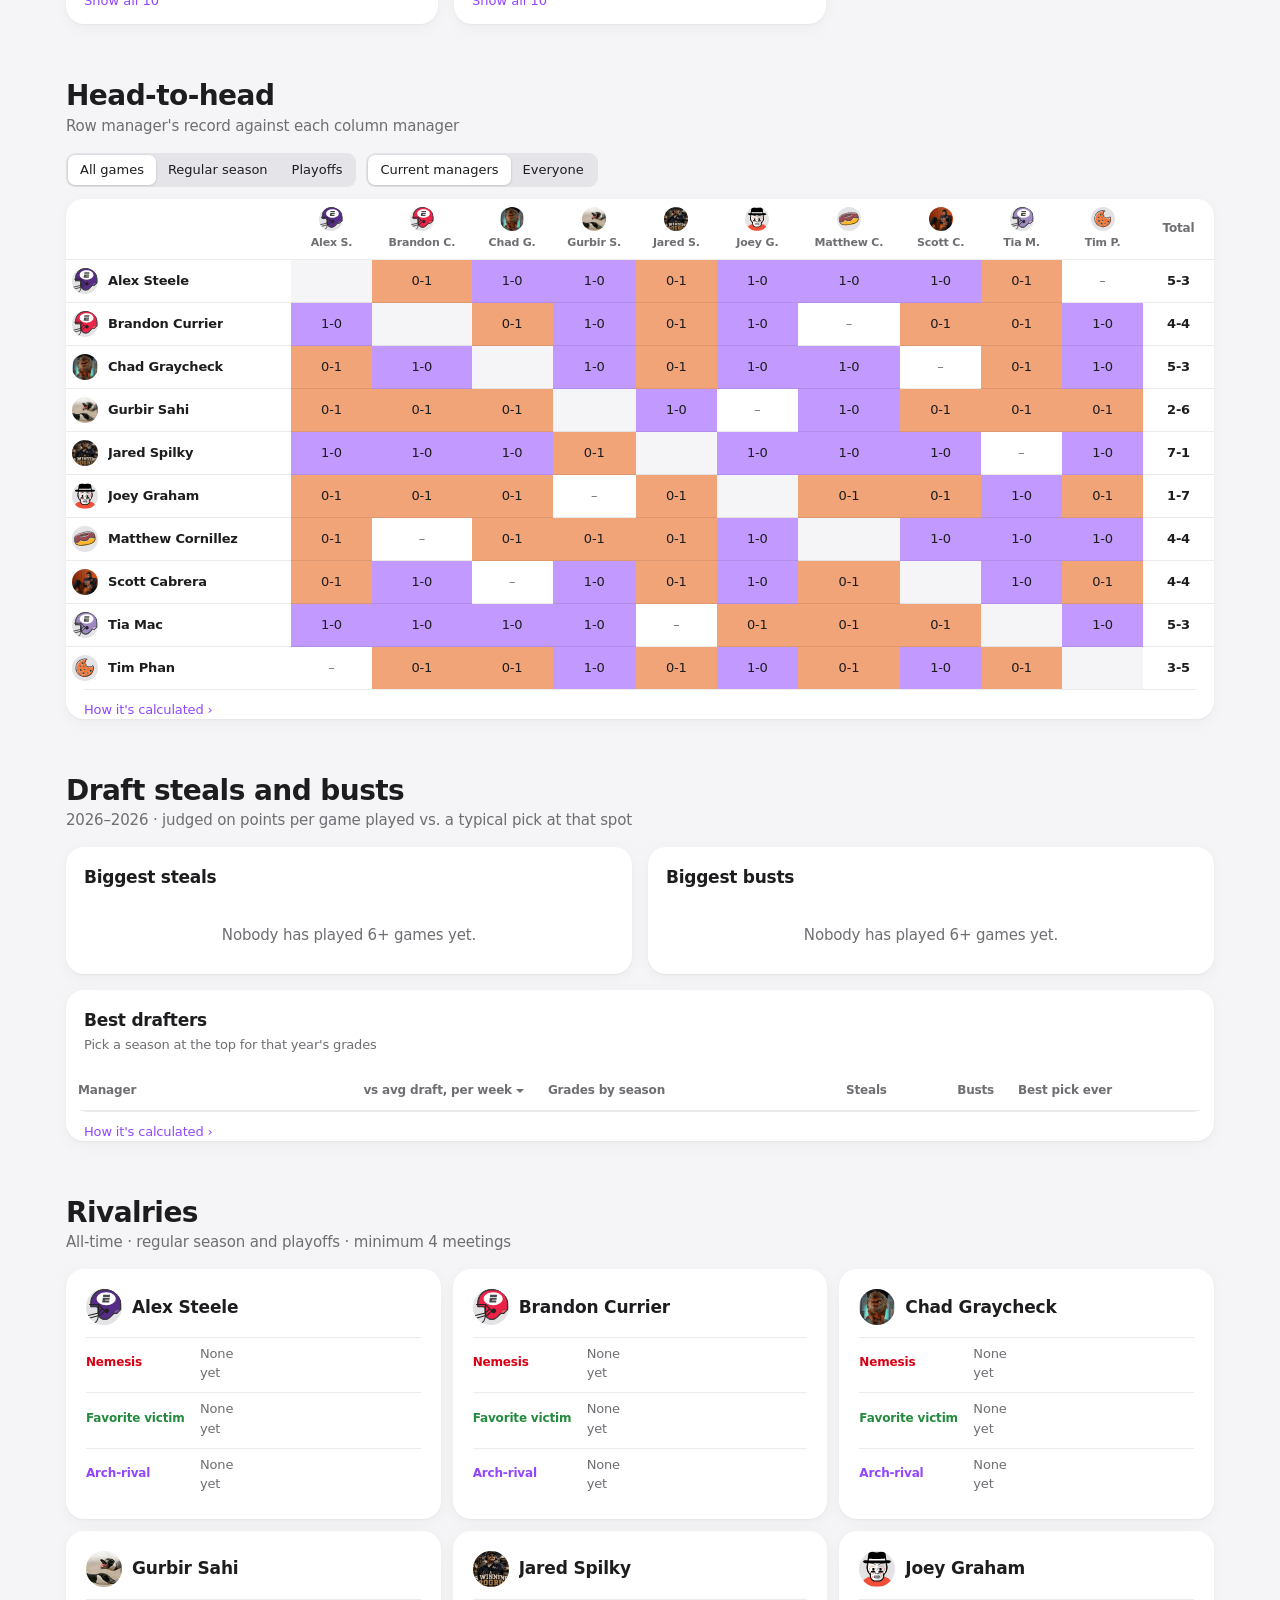
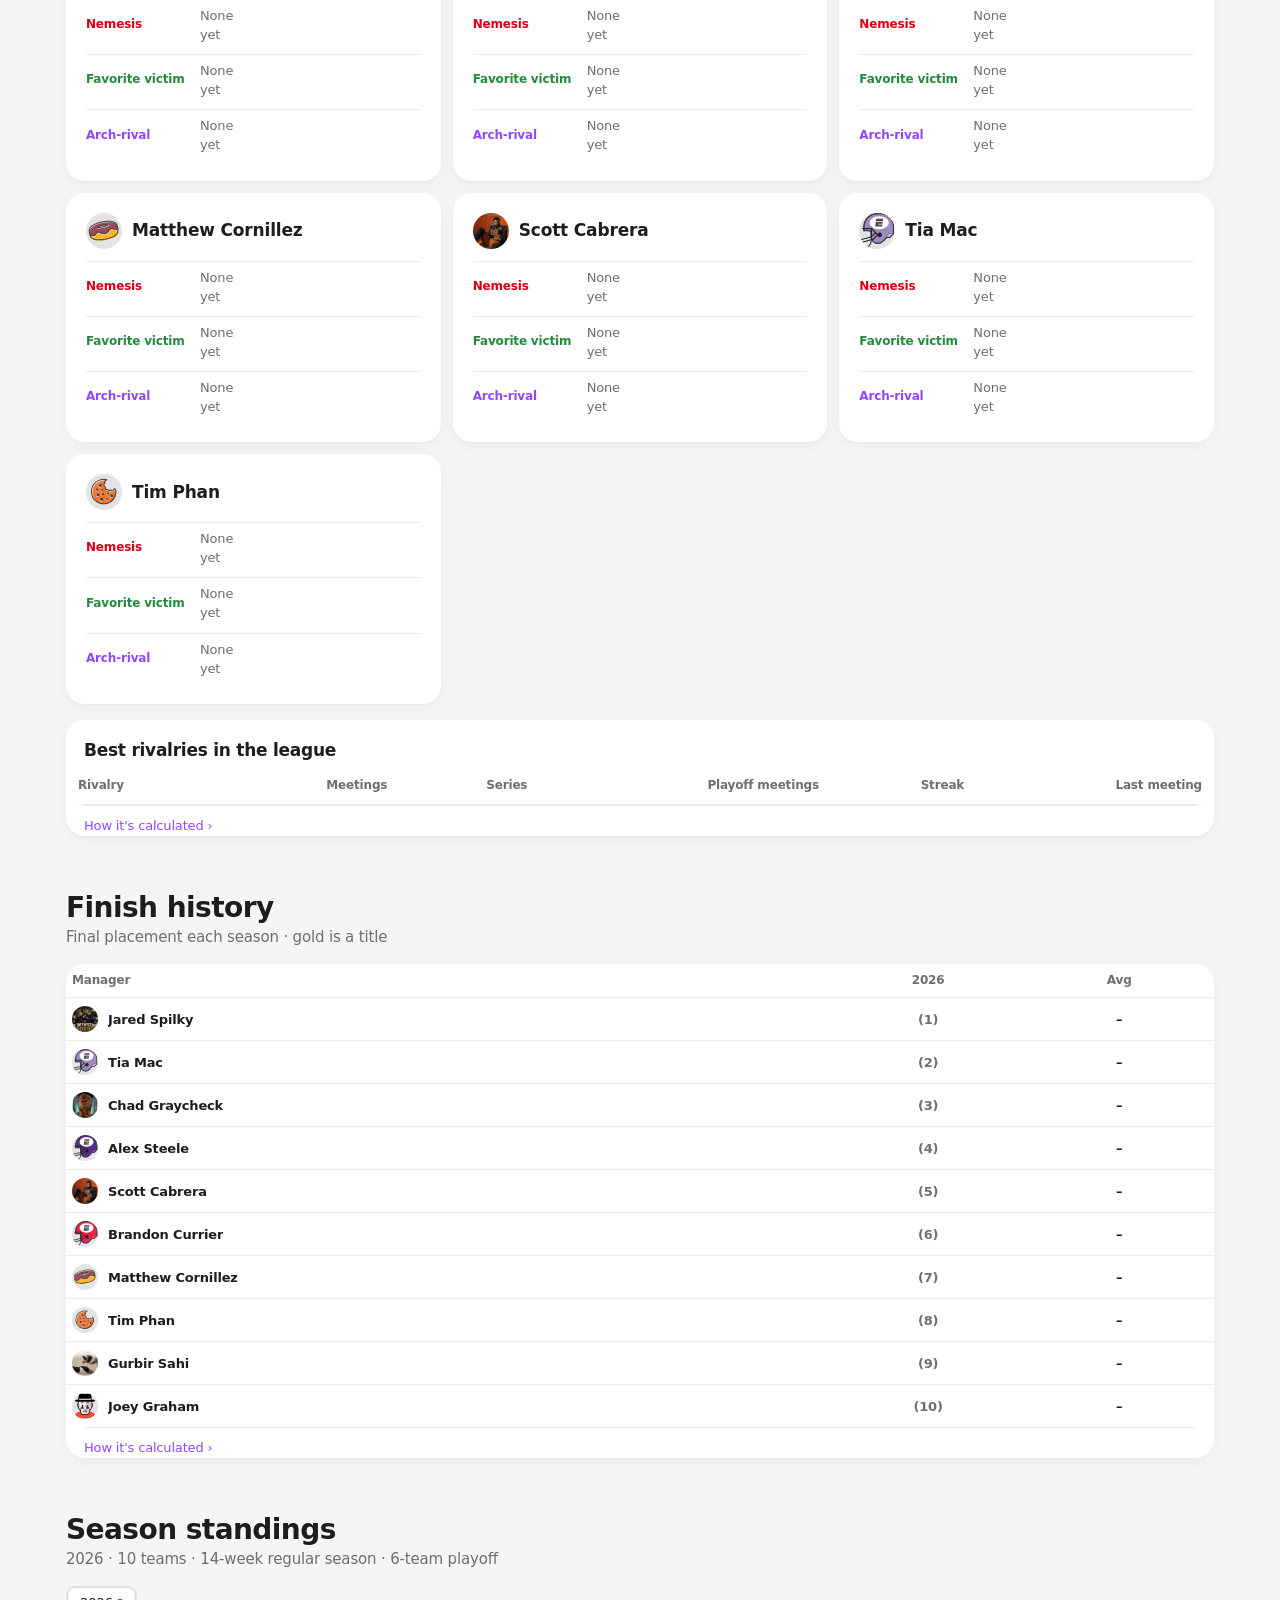
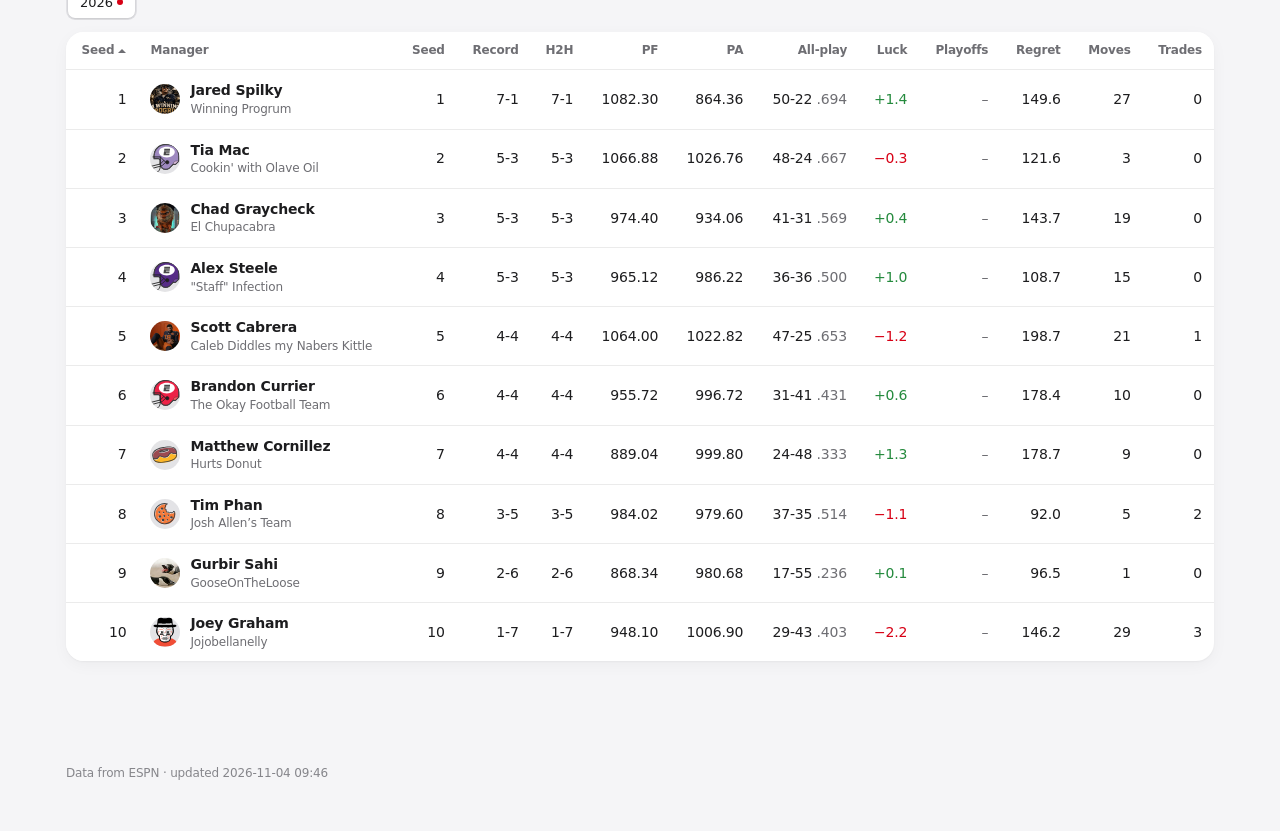
==== commit 9d3a9f05: "Week 8 recap + update: Olave Oil Hits Its Smoke Point as Burrow's Big Day Can't Save Joey Automated " ====
--- a/index.html
+++ b/index.html
@@ -17,7 +17,7 @@
   <meta name="application-name" content="Valleyboiz+">
   <meta name="apple-mobile-web-app-status-bar-style" content="default">
   <link rel="stylesheet" href="assets/style.css?v=50721180c0">
-  <script src="data/leagues.js?v=9750f91582"></script>
+  <script src="data/leagues.js?v=ce82d5c0b2"></script>
   <script src="assets/common.js?v=bdd5a048a9"></script>
   <!-- Visit counter: GoatCounter, no cookies or personal data (stats at ffleagues.goatcounter.com) -->
   <script data-goatcounter="https://ffleagues.goatcounter.com/count" async src="https://gc.zgo.at/count.js"></script>
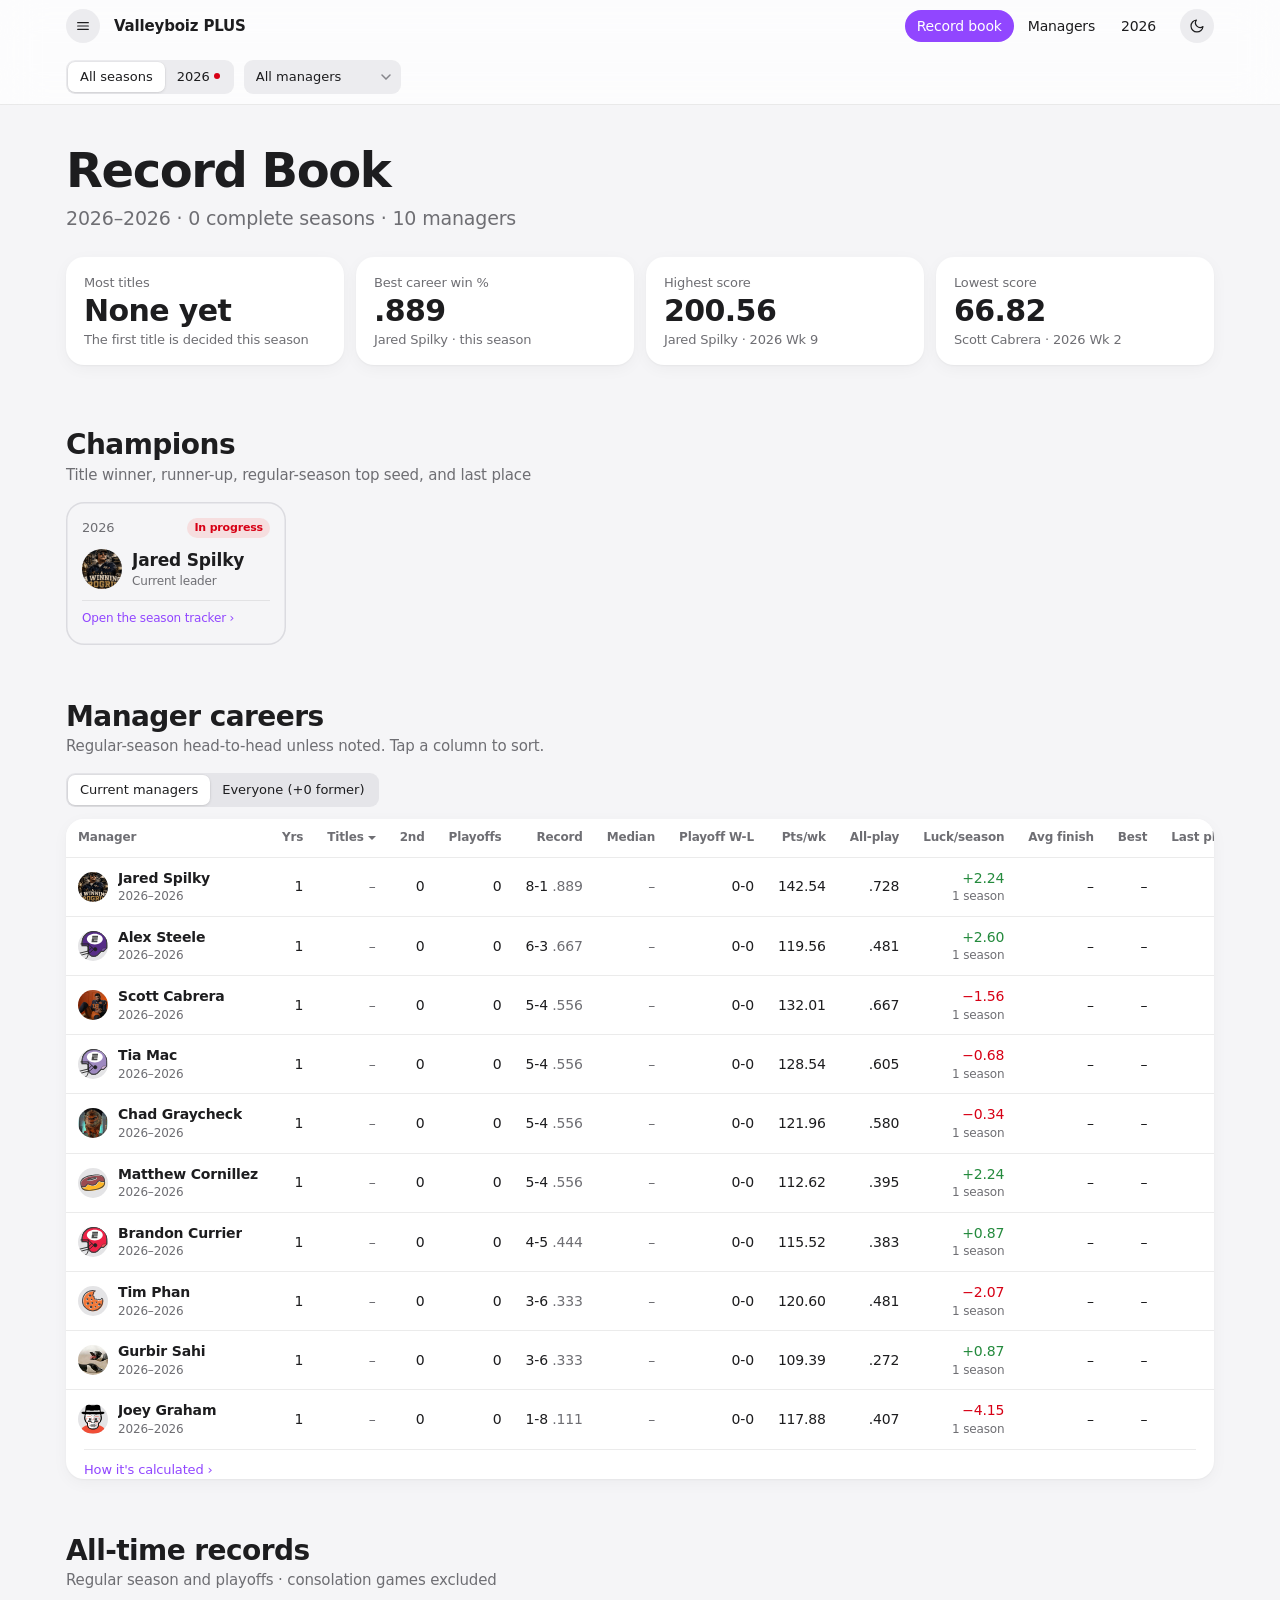
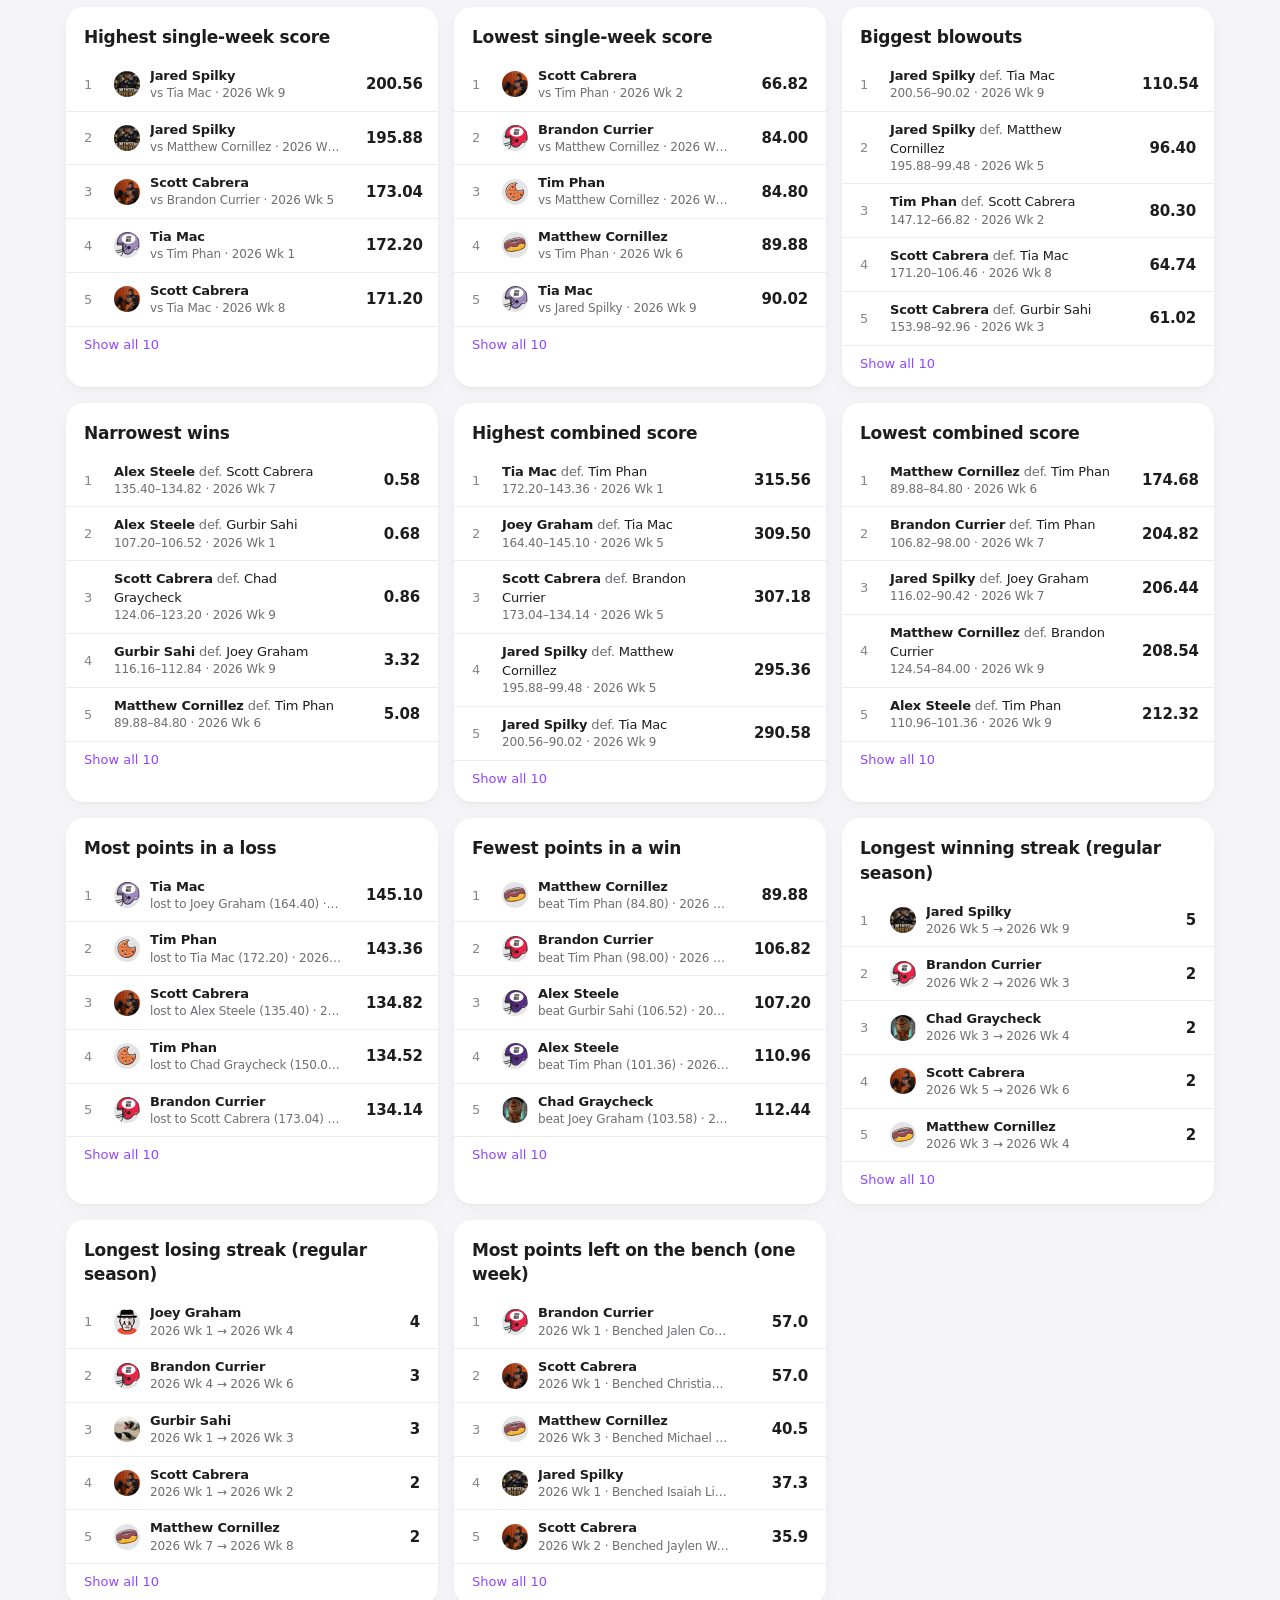
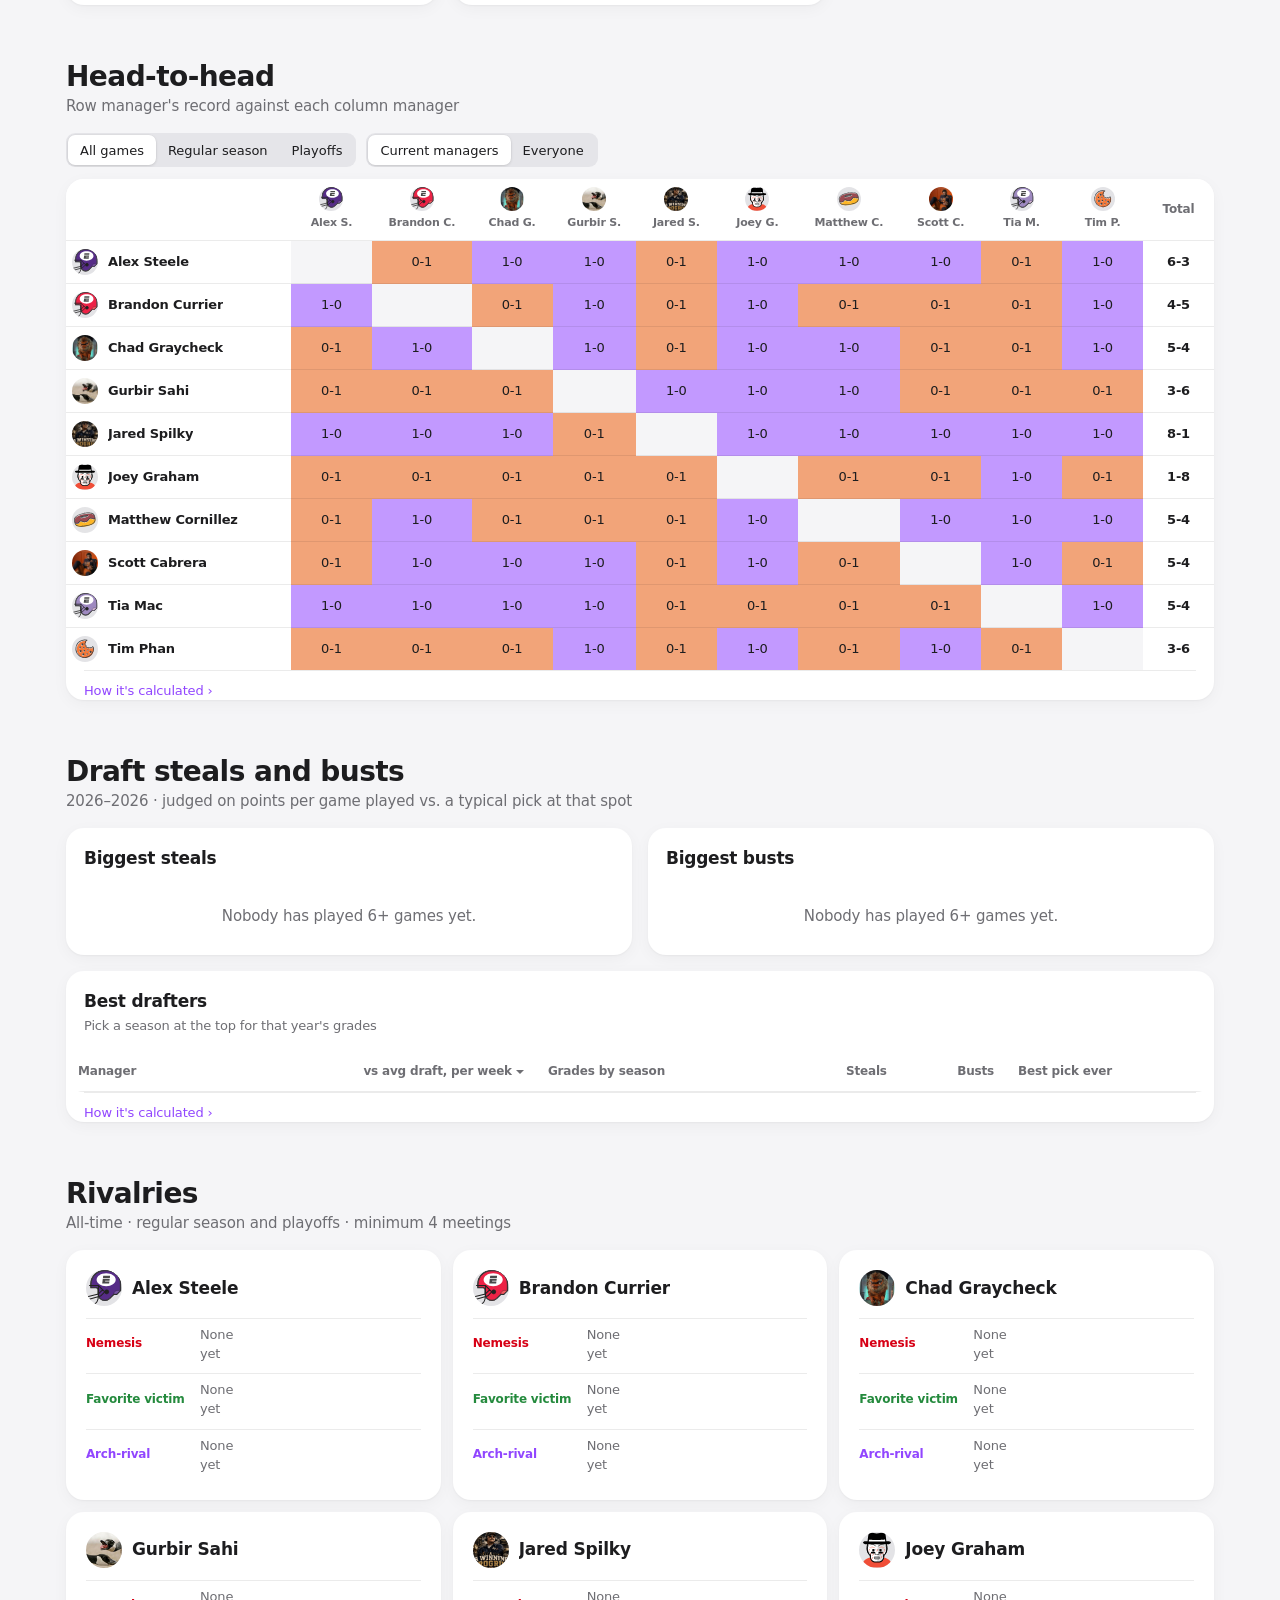
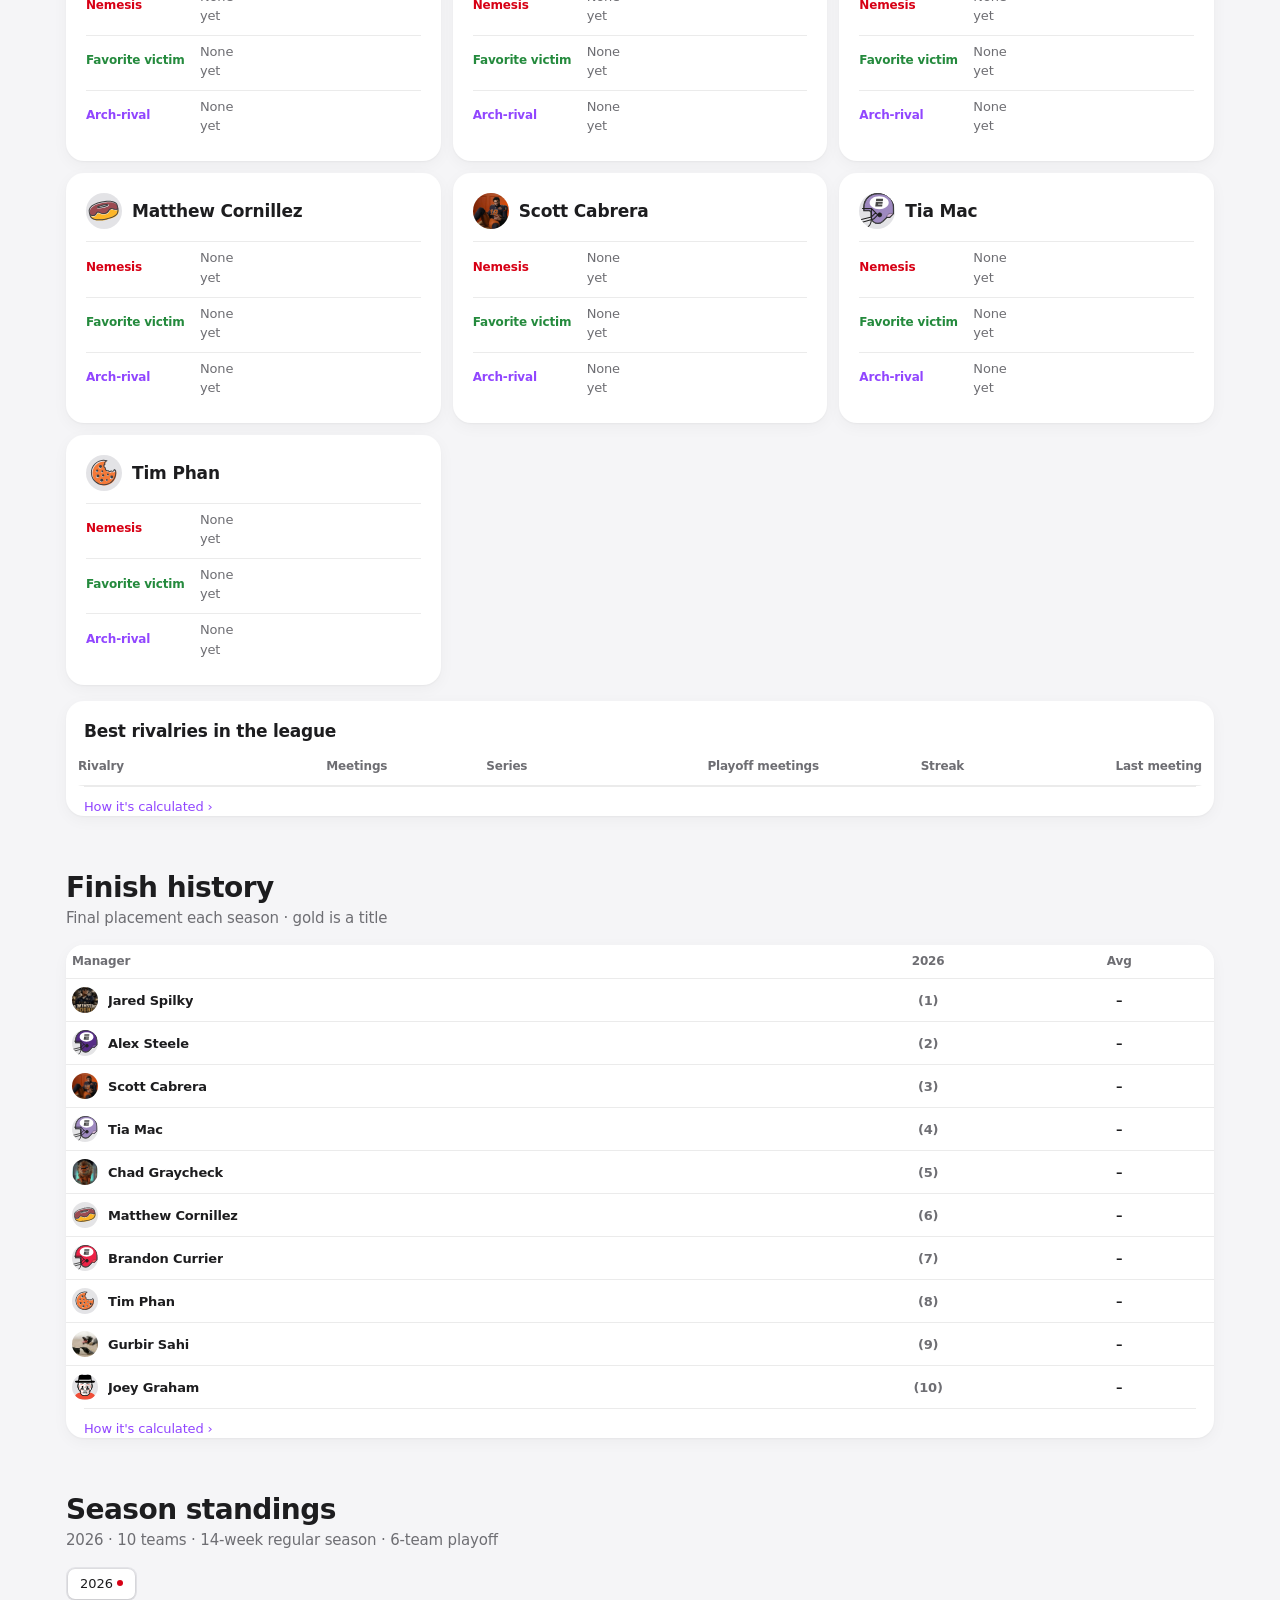
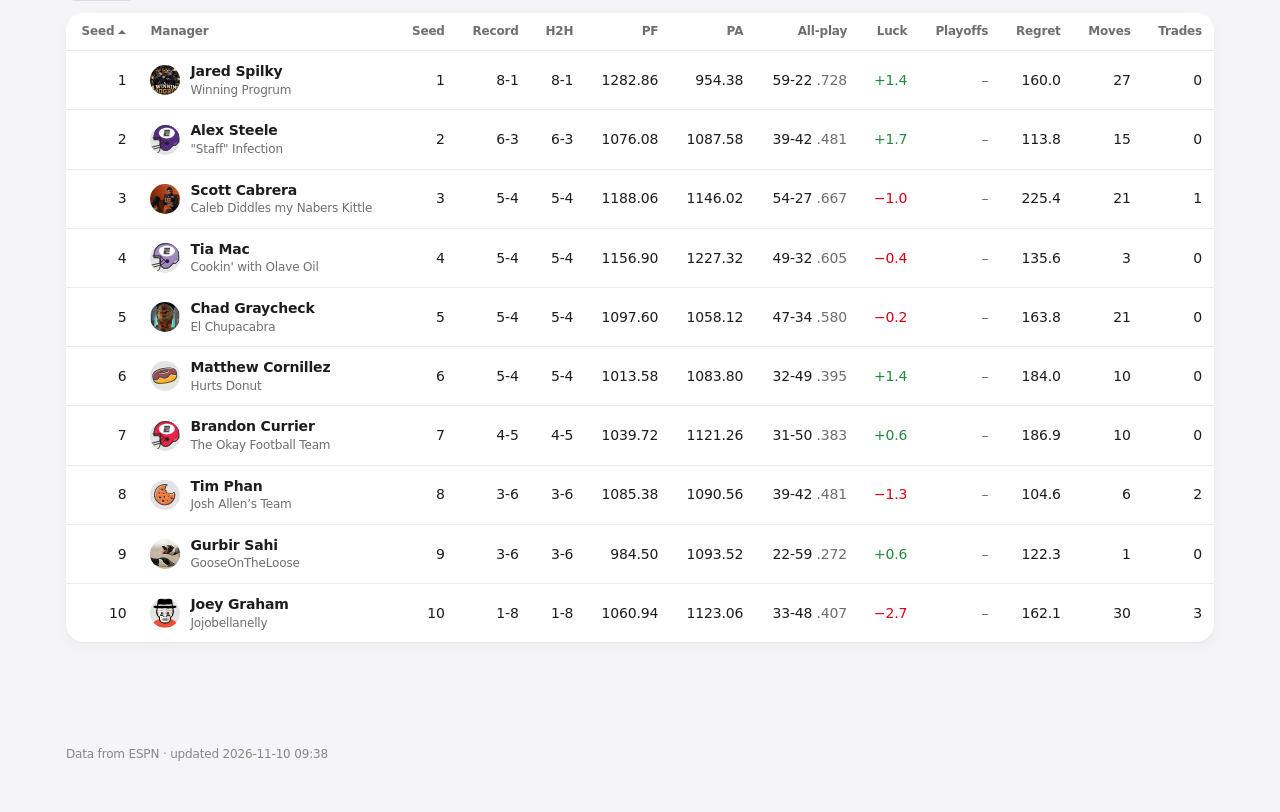
==== commit 52cbb5bc: "Week 9 recap + update: Winning Progrum Hits 200 While Caleb Nearly Diddles Scott Automated weekly up" ====
--- a/index.html
+++ b/index.html
@@ -17,7 +17,7 @@
   <meta name="application-name" content="Valleyboiz+">
   <meta name="apple-mobile-web-app-status-bar-style" content="default">
   <link rel="stylesheet" href="assets/style.css?v=50721180c0">
-  <script src="data/leagues.js?v=ce82d5c0b2"></script>
+  <script src="data/leagues.js?v=f471dab60d"></script>
   <script src="assets/common.js?v=bdd5a048a9"></script>
   <!-- Visit counter: GoatCounter, no cookies or personal data (stats at ffleagues.goatcounter.com) -->
   <script data-goatcounter="https://ffleagues.goatcounter.com/count" async src="https://gc.zgo.at/count.js"></script>
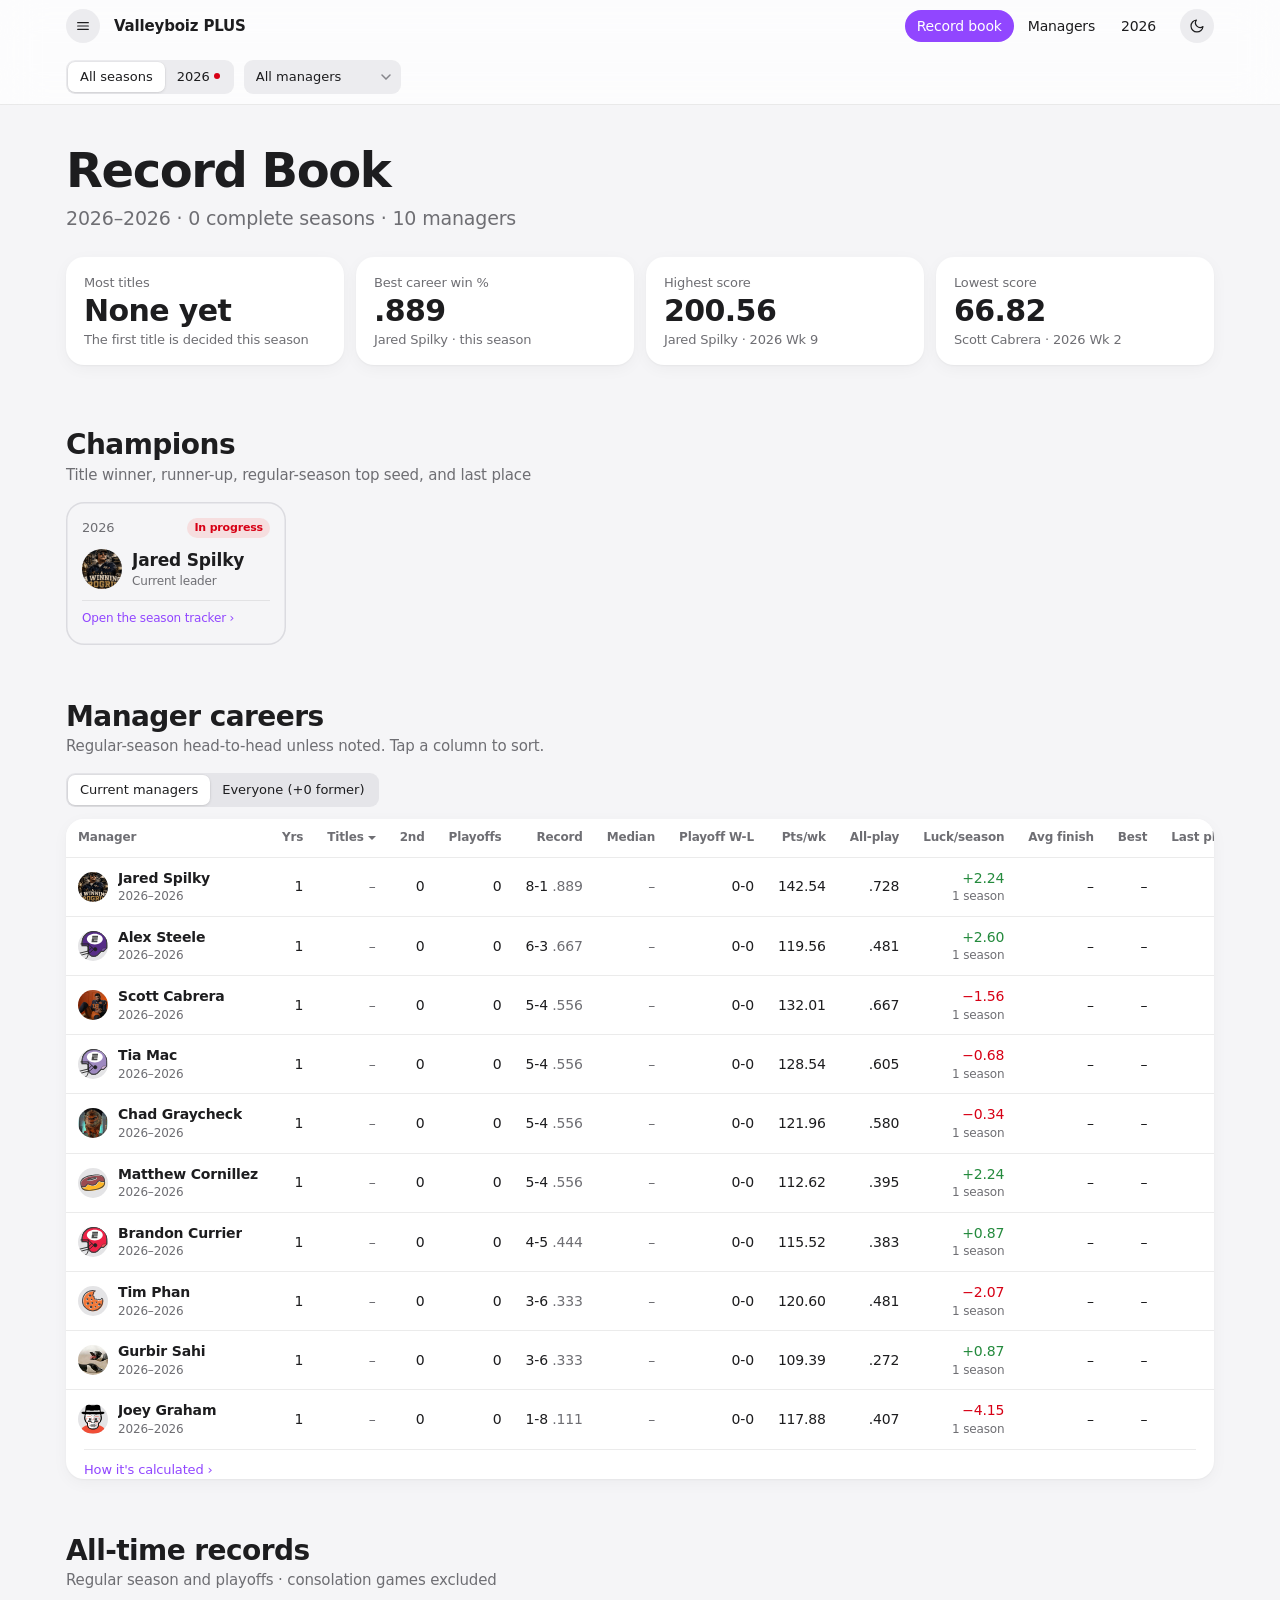
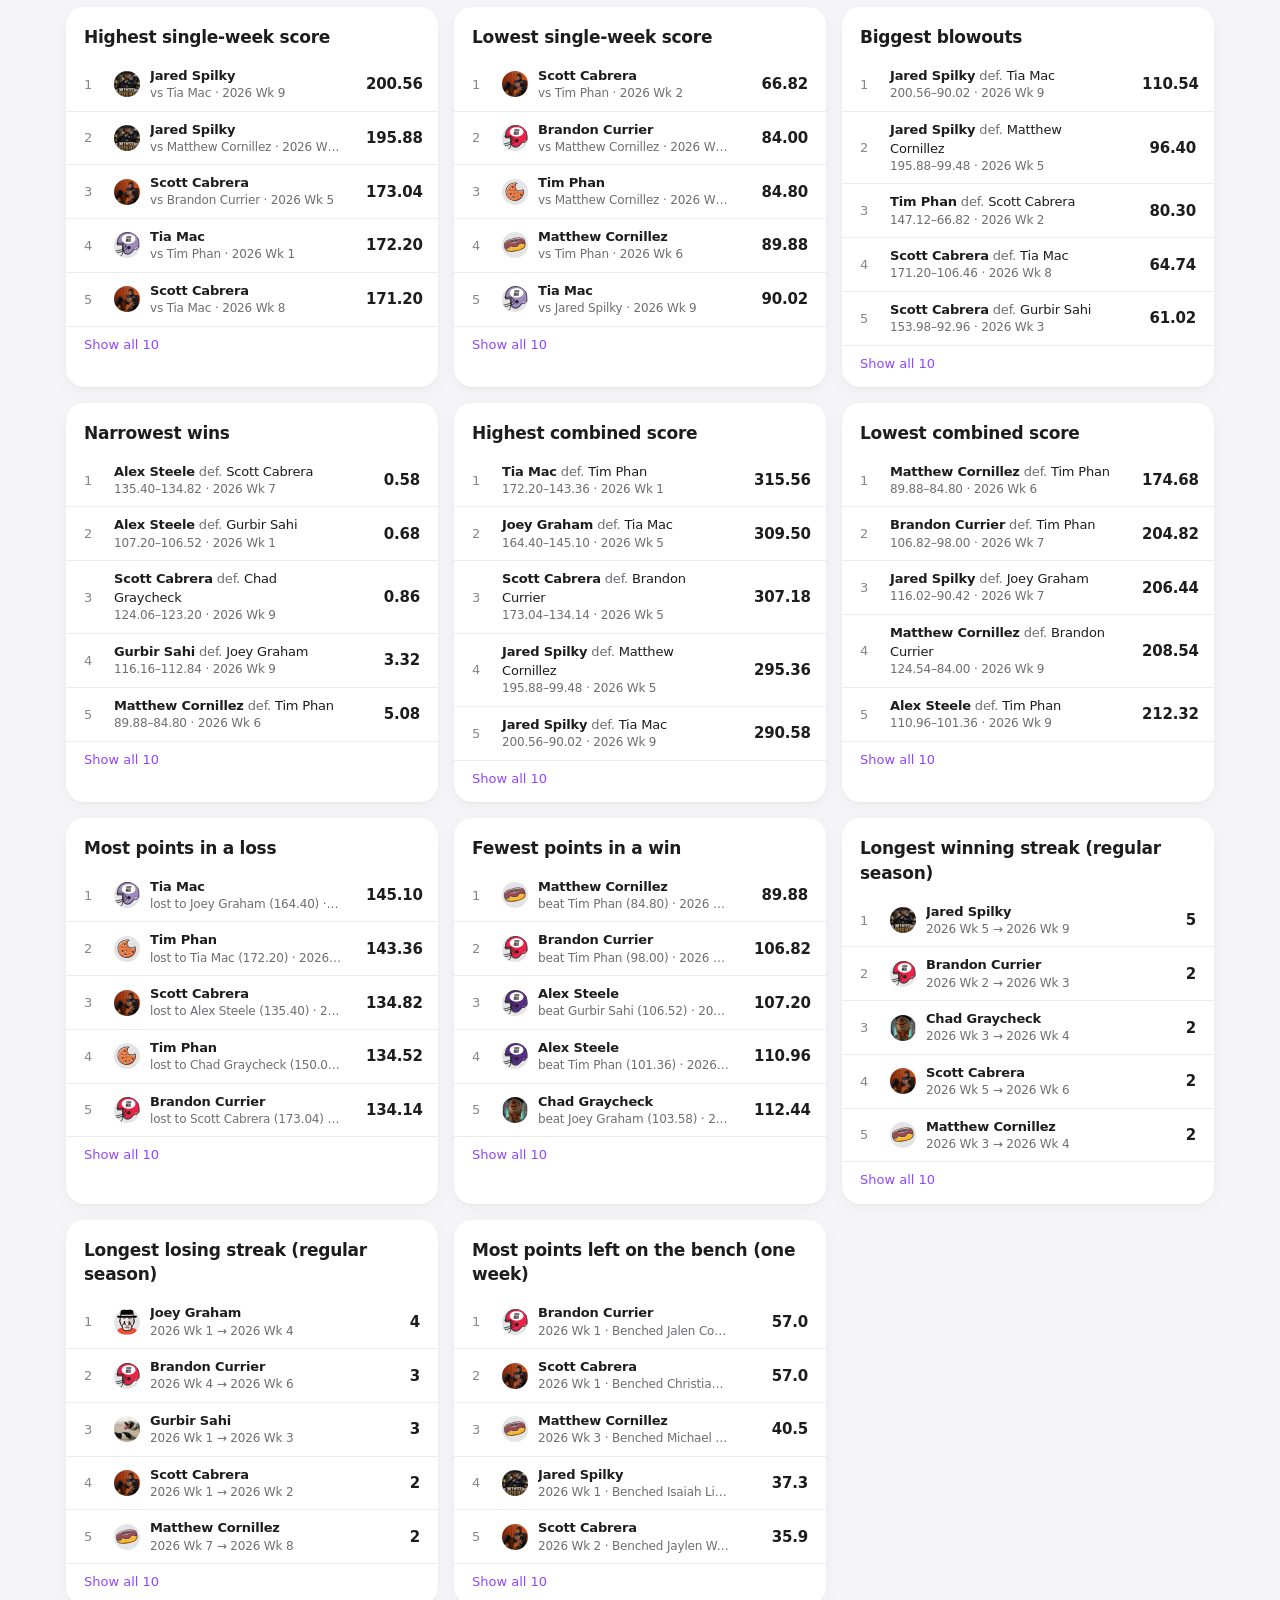
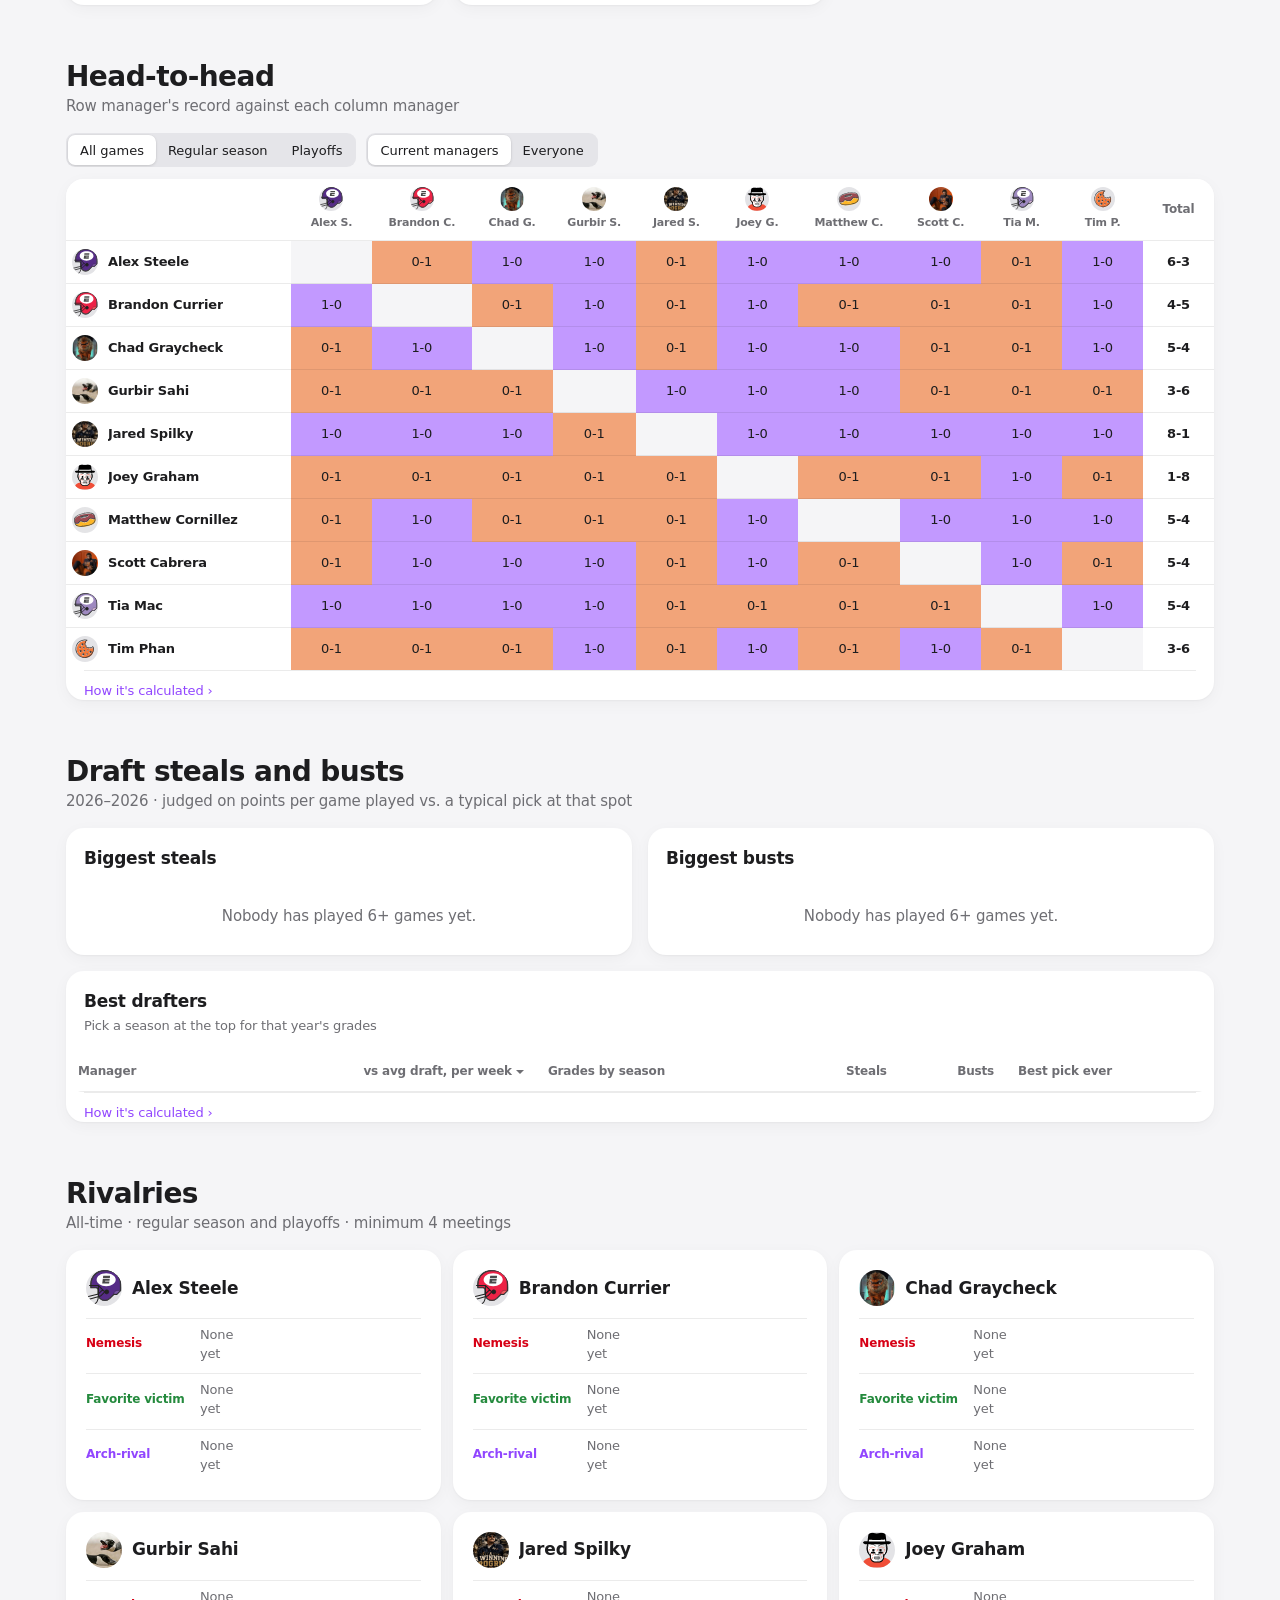
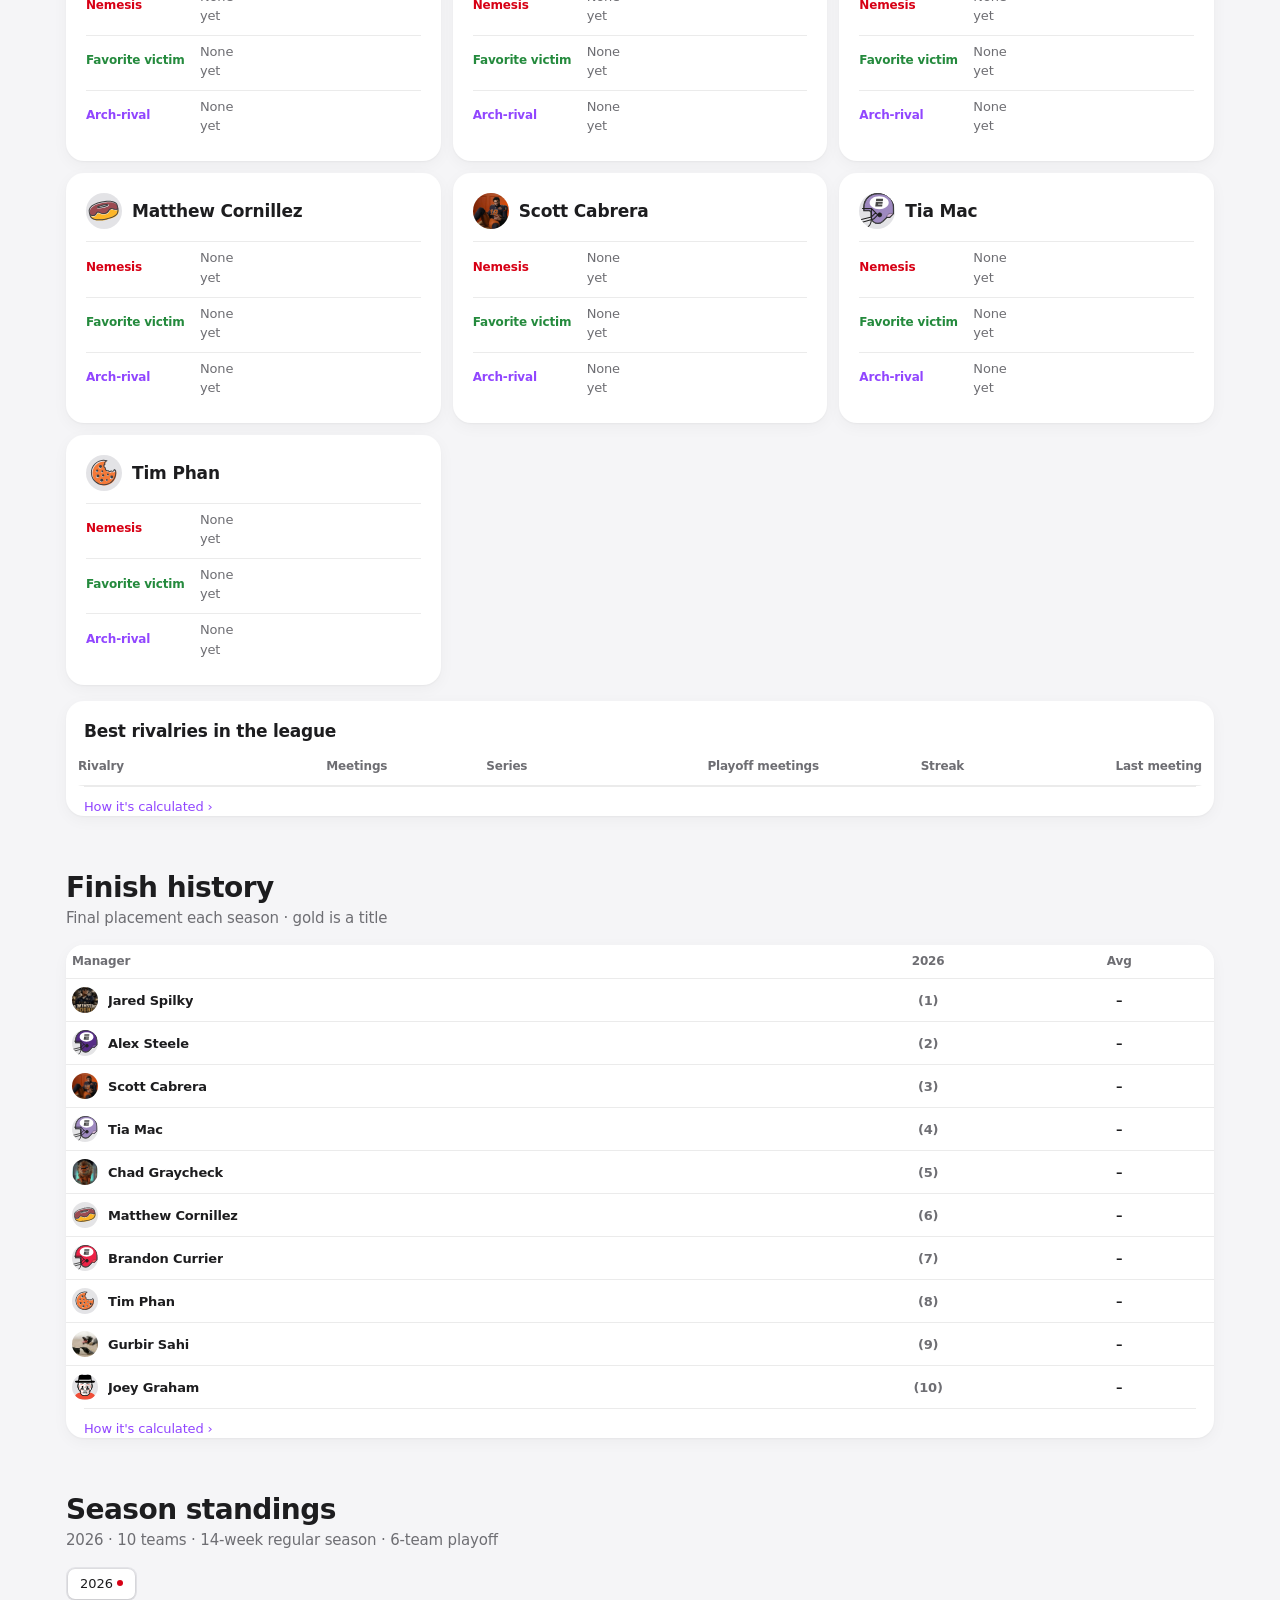
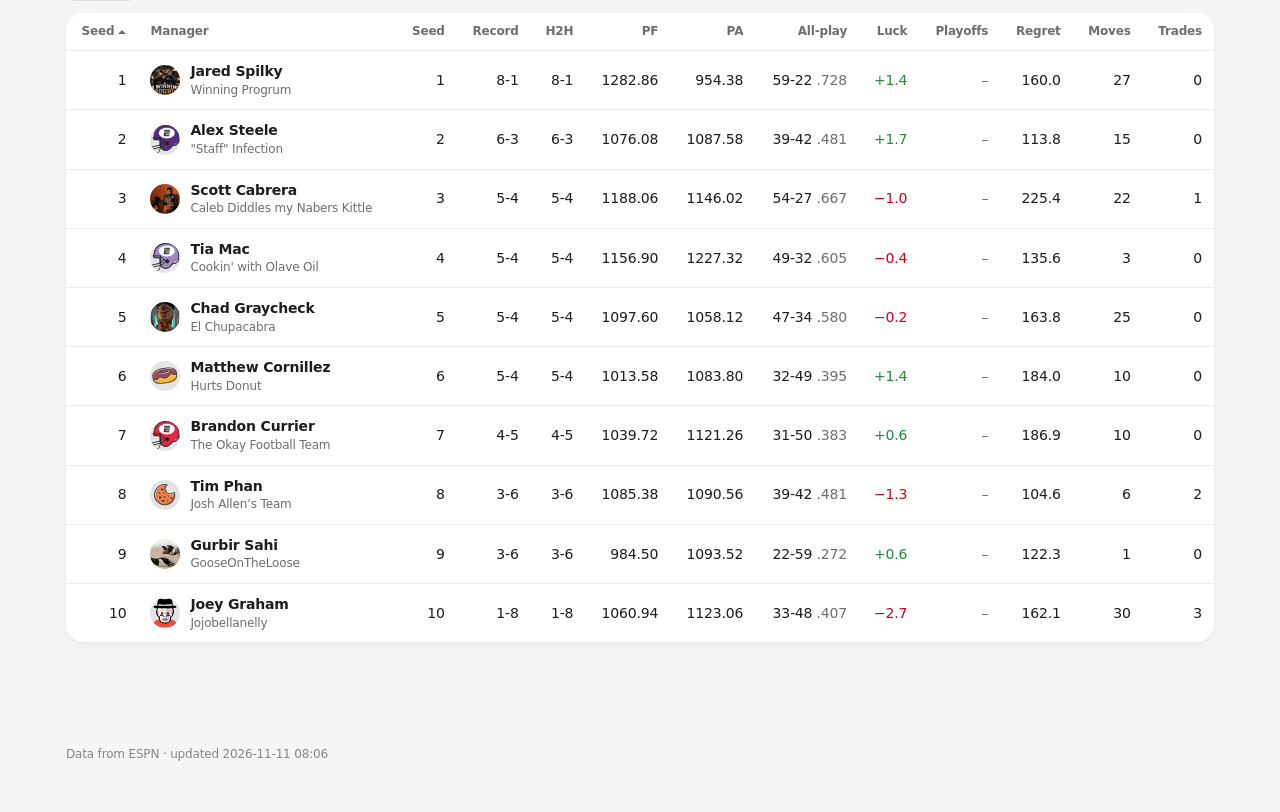
==== commit 600bbaae: "Data refresh (Nov 11): Week 10 in progress Automated weekly update (Nov 11)." ====
--- a/index.html
+++ b/index.html
@@ -17,7 +17,7 @@
   <meta name="application-name" content="Valleyboiz+">
   <meta name="apple-mobile-web-app-status-bar-style" content="default">
   <link rel="stylesheet" href="assets/style.css?v=50721180c0">
-  <script src="data/leagues.js?v=f471dab60d"></script>
+  <script src="data/leagues.js?v=f42c10c2e1"></script>
   <script src="assets/common.js?v=bdd5a048a9"></script>
   <!-- Visit counter: GoatCounter, no cookies or personal data (stats at ffleagues.goatcounter.com) -->
   <script data-goatcounter="https://ffleagues.goatcounter.com/count" async src="https://gc.zgo.at/count.js"></script>
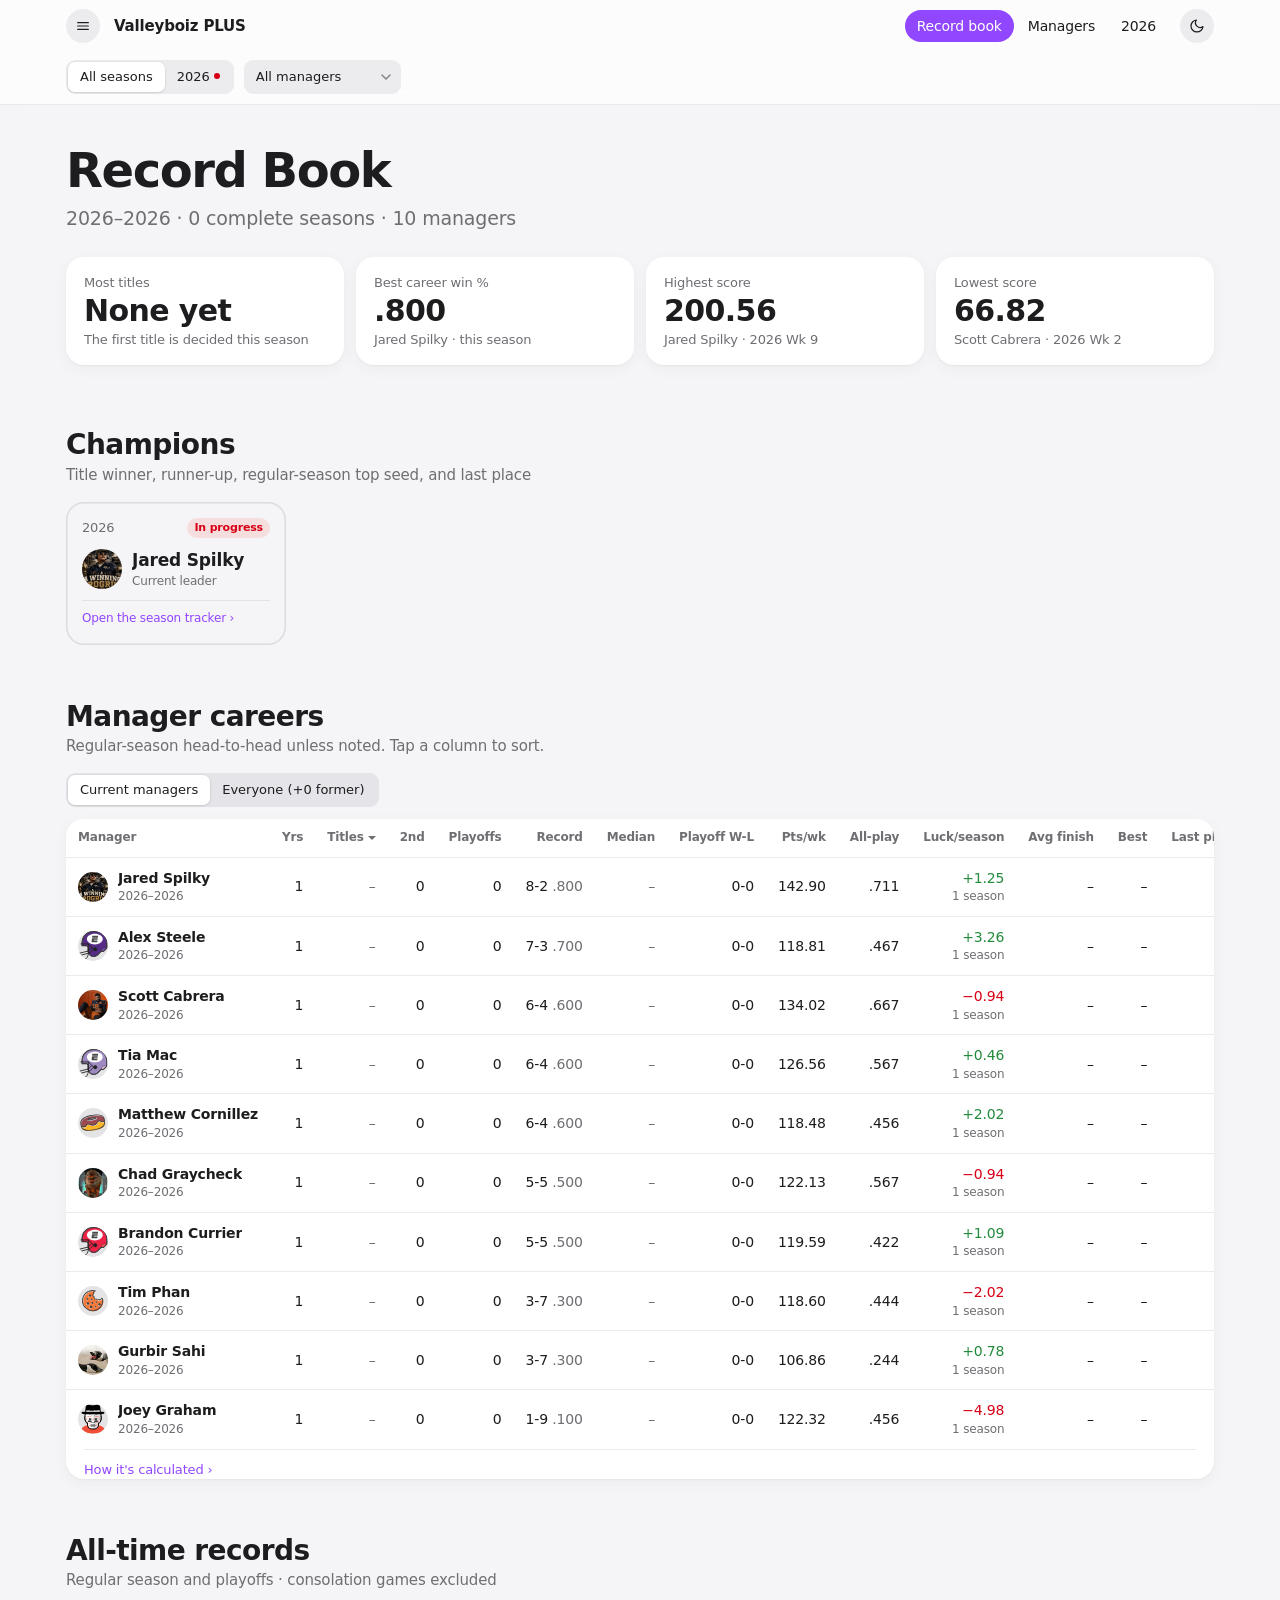
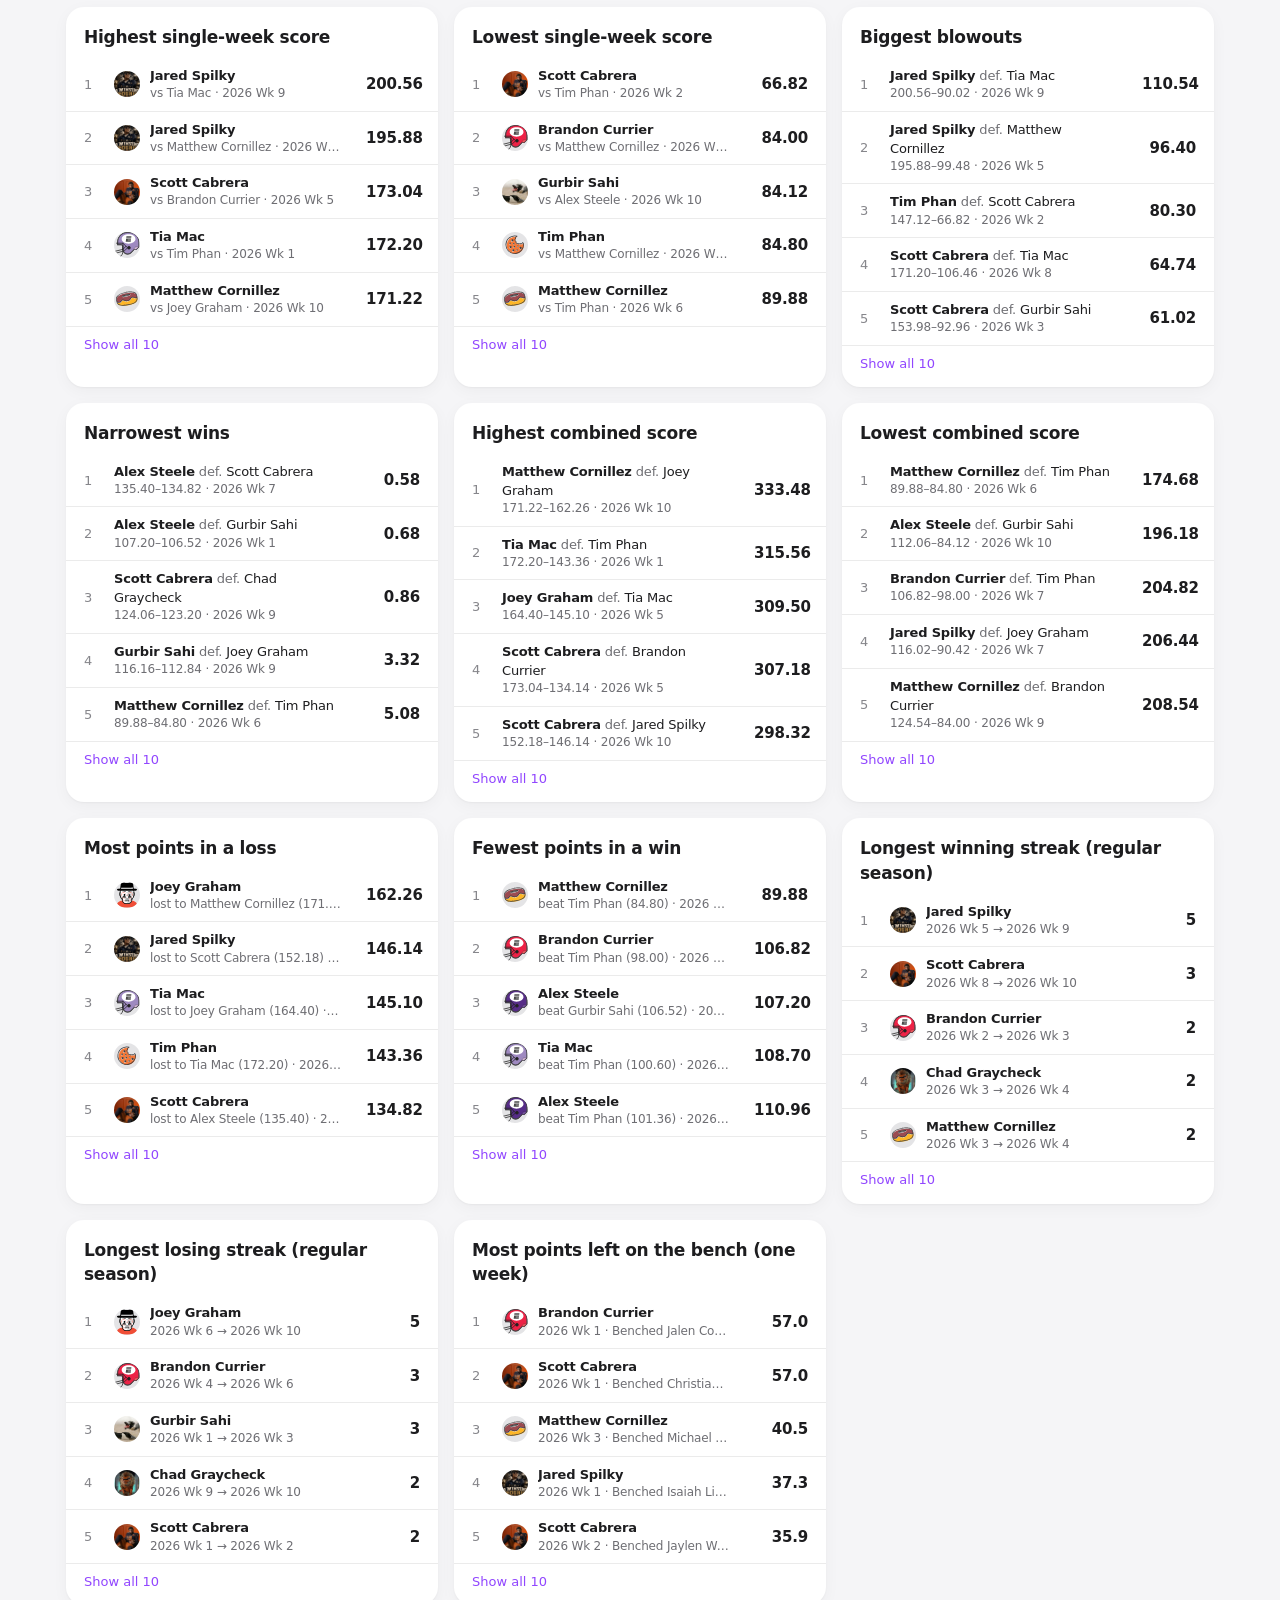
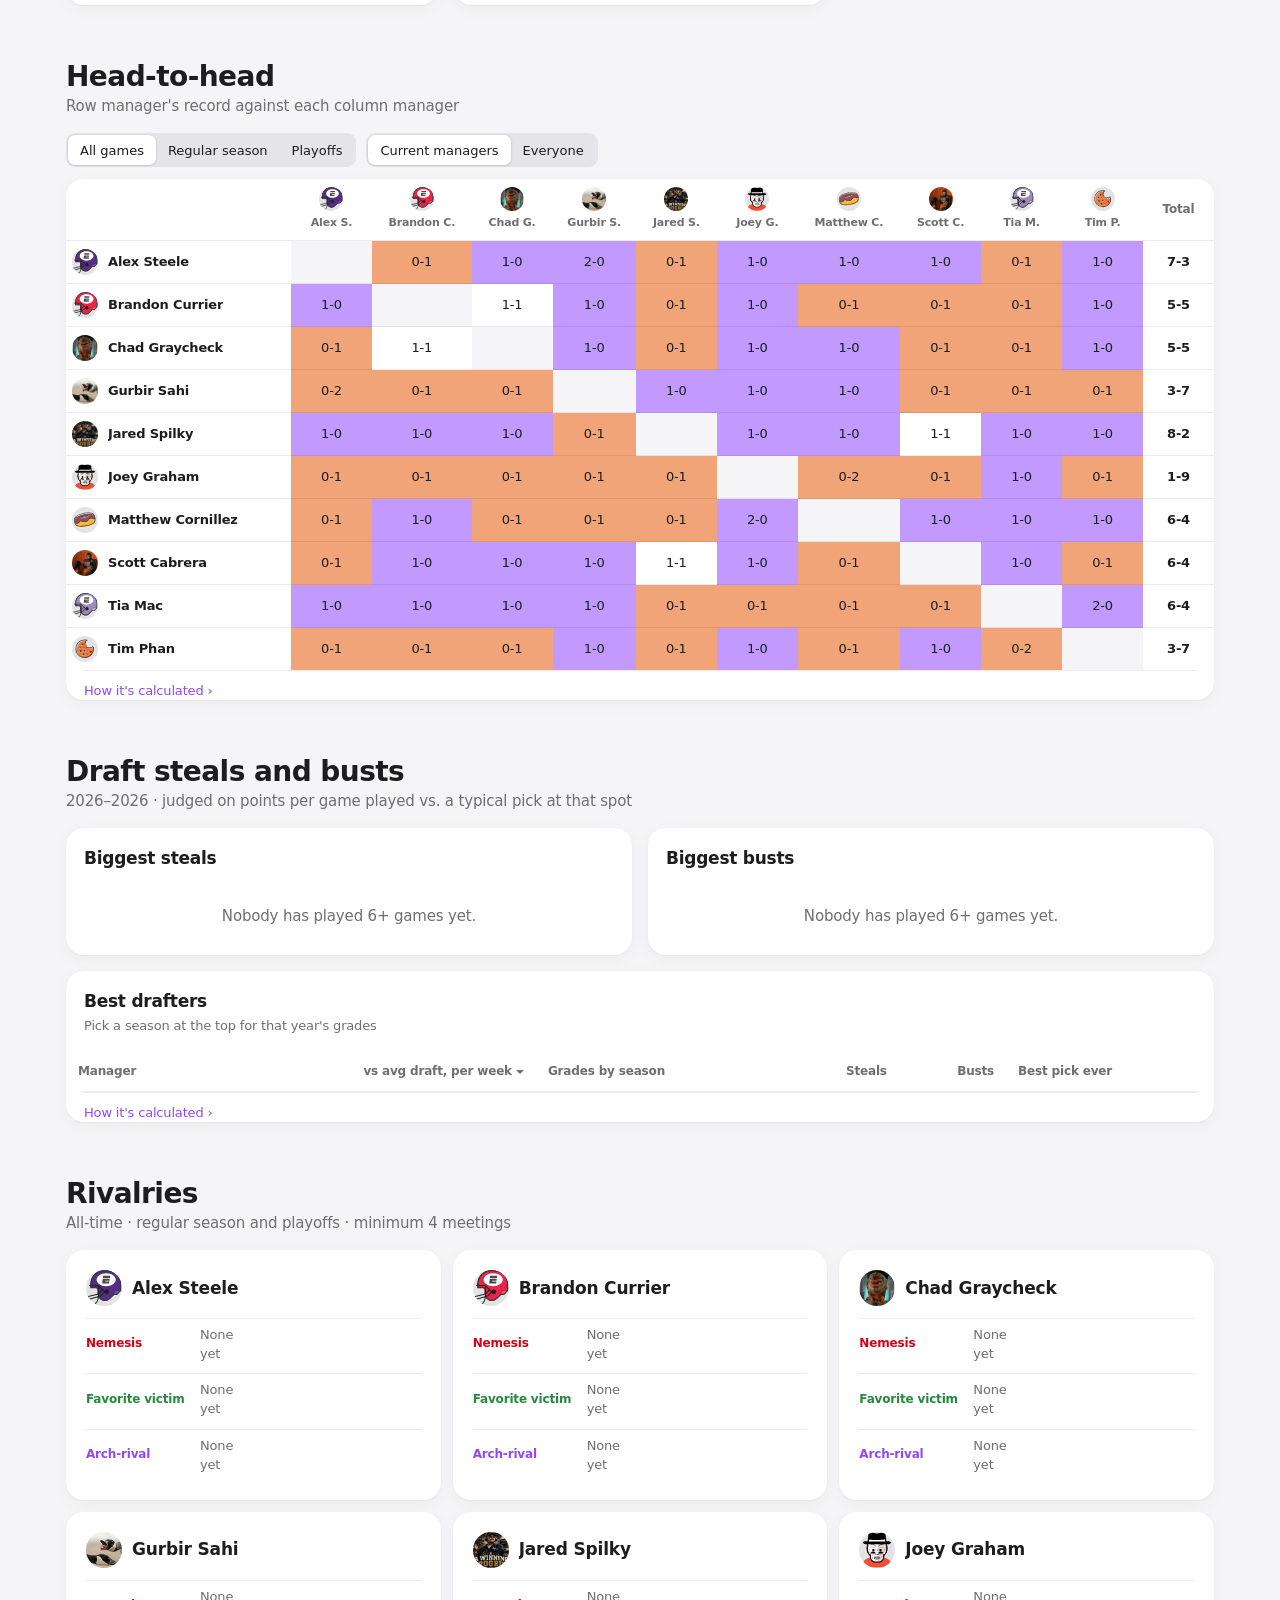
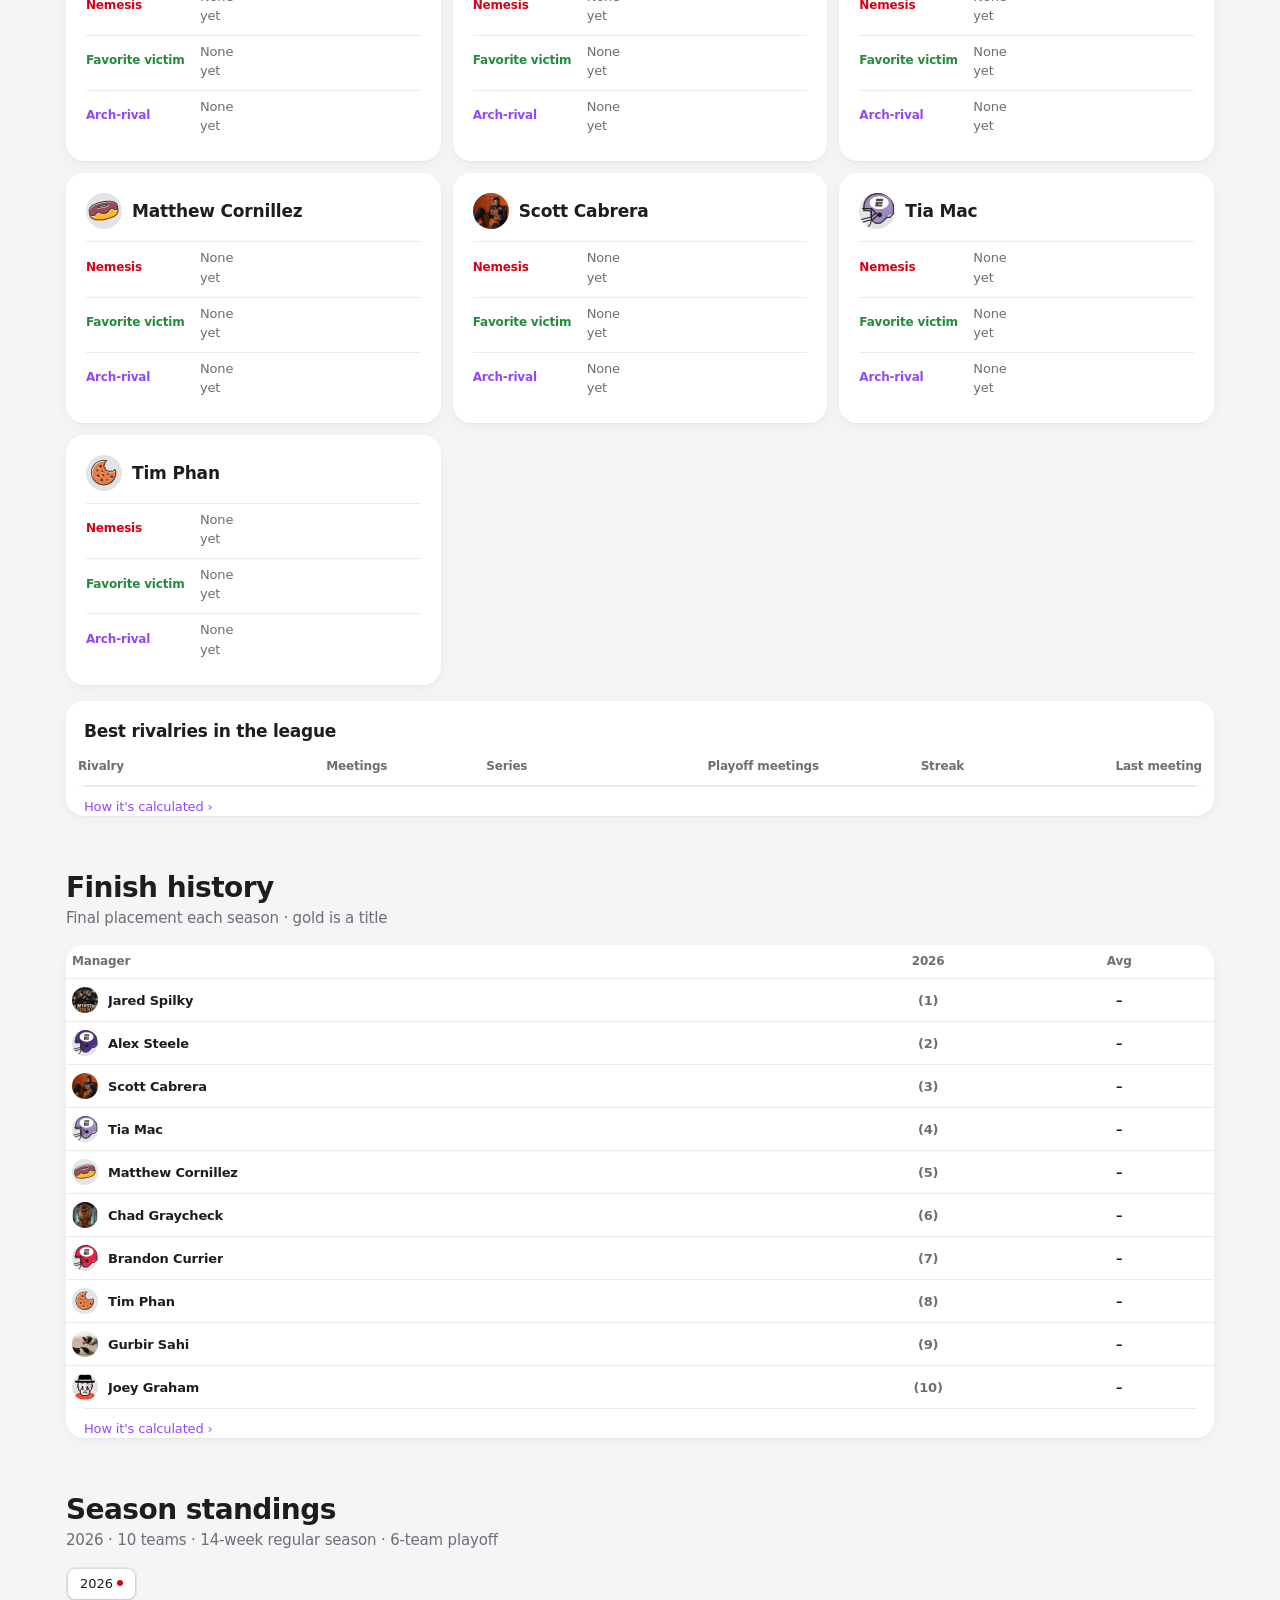
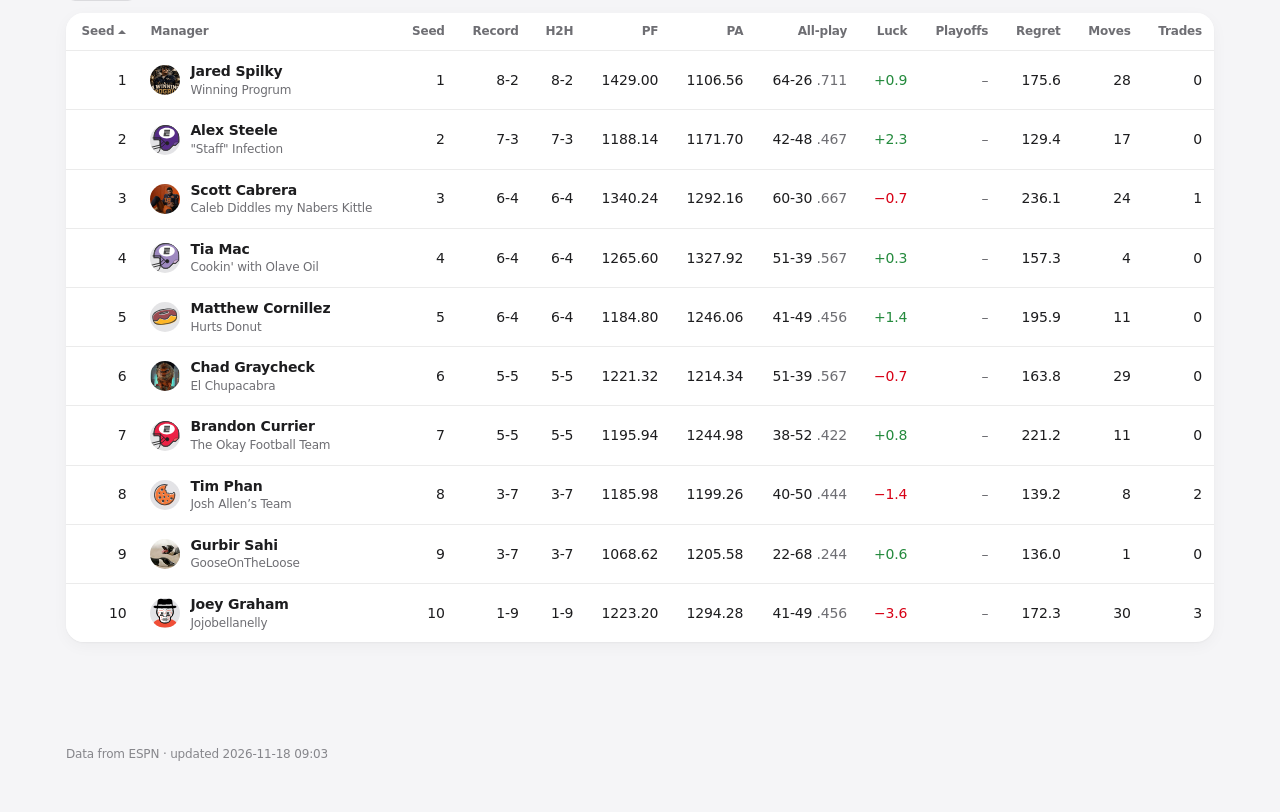
==== commit 311a3350: "Week 10 recap + update: Hurts So Good: Donut Rises, Joey Gets Robbed at 162.3 Automated weekly updat" ====
--- a/index.html
+++ b/index.html
@@ -17,7 +17,7 @@
   <meta name="application-name" content="Valleyboiz+">
   <meta name="apple-mobile-web-app-status-bar-style" content="default">
   <link rel="stylesheet" href="assets/style.css?v=50721180c0">
-  <script src="data/leagues.js?v=f42c10c2e1"></script>
+  <script src="data/leagues.js?v=14aaf261fd"></script>
   <script src="assets/common.js?v=bdd5a048a9"></script>
   <!-- Visit counter: GoatCounter, no cookies or personal data (stats at ffleagues.goatcounter.com) -->
   <script data-goatcounter="https://ffleagues.goatcounter.com/count" async src="https://gc.zgo.at/count.js"></script>
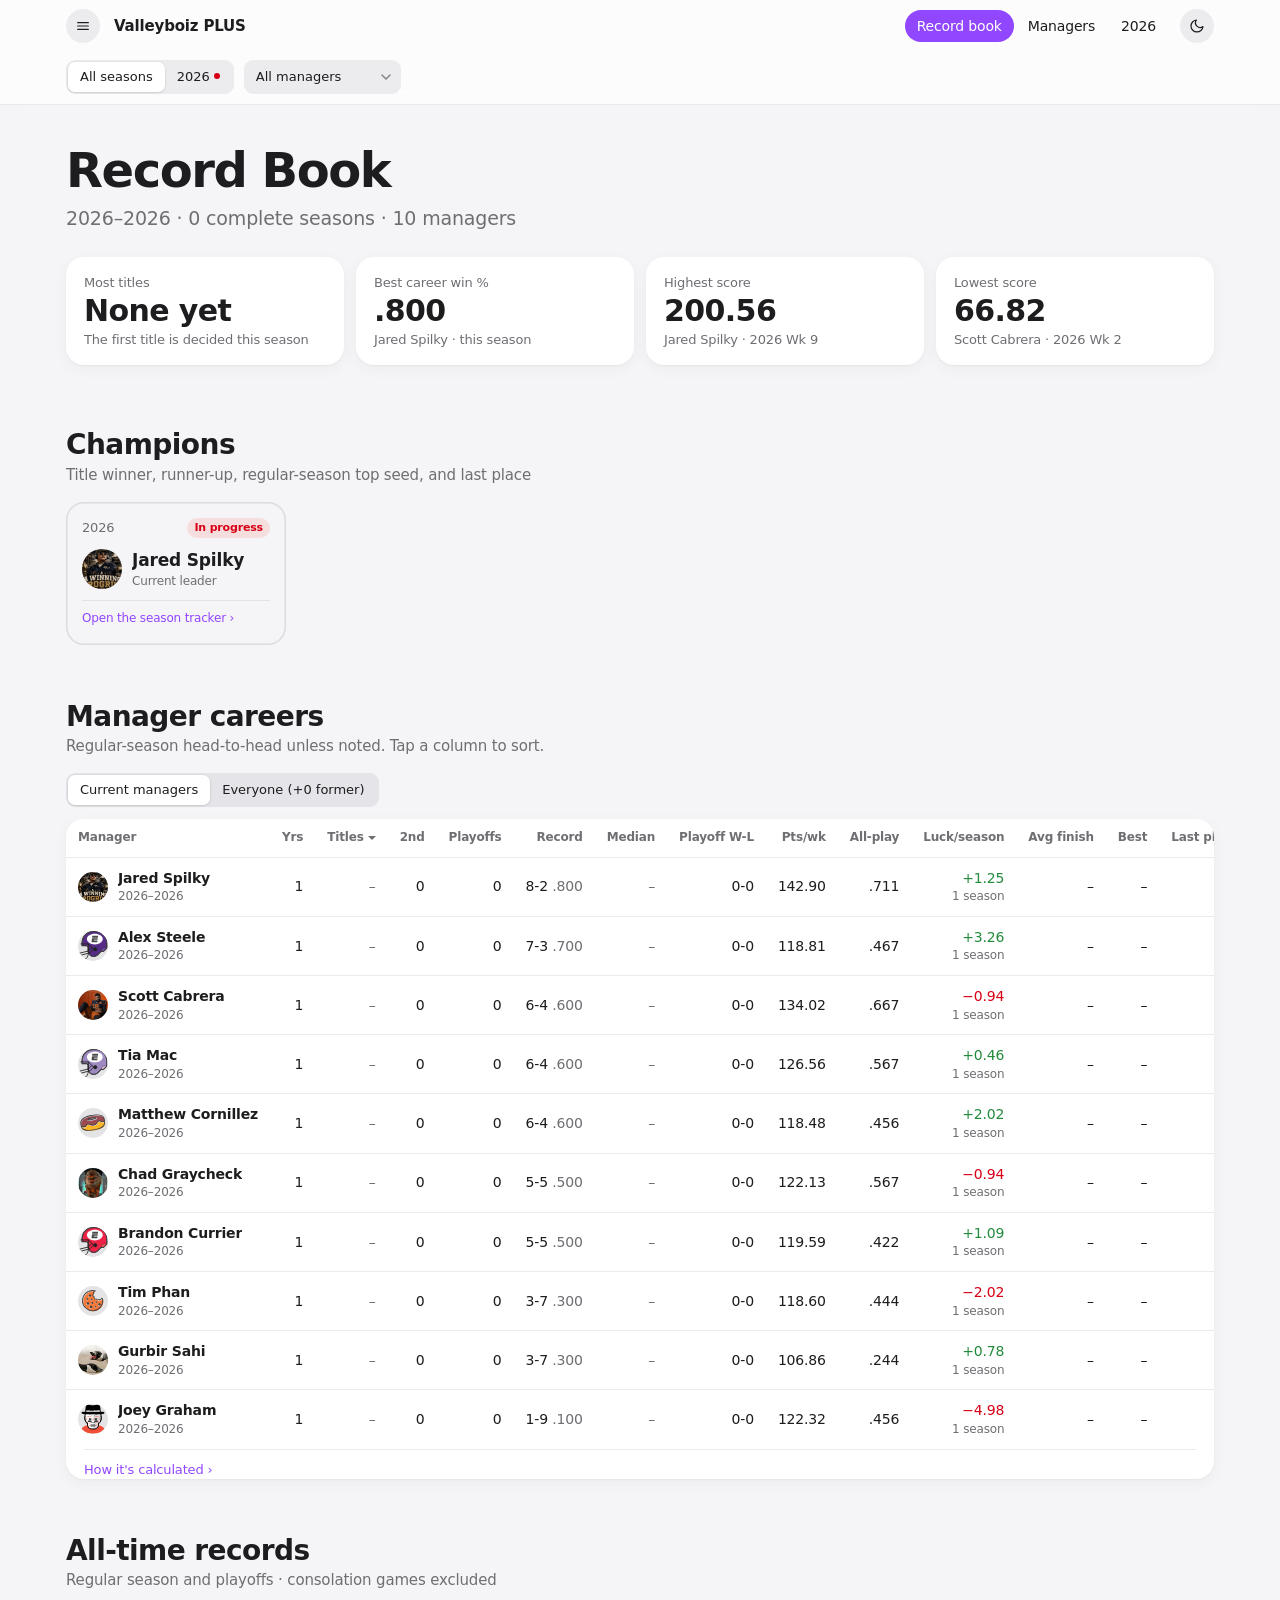
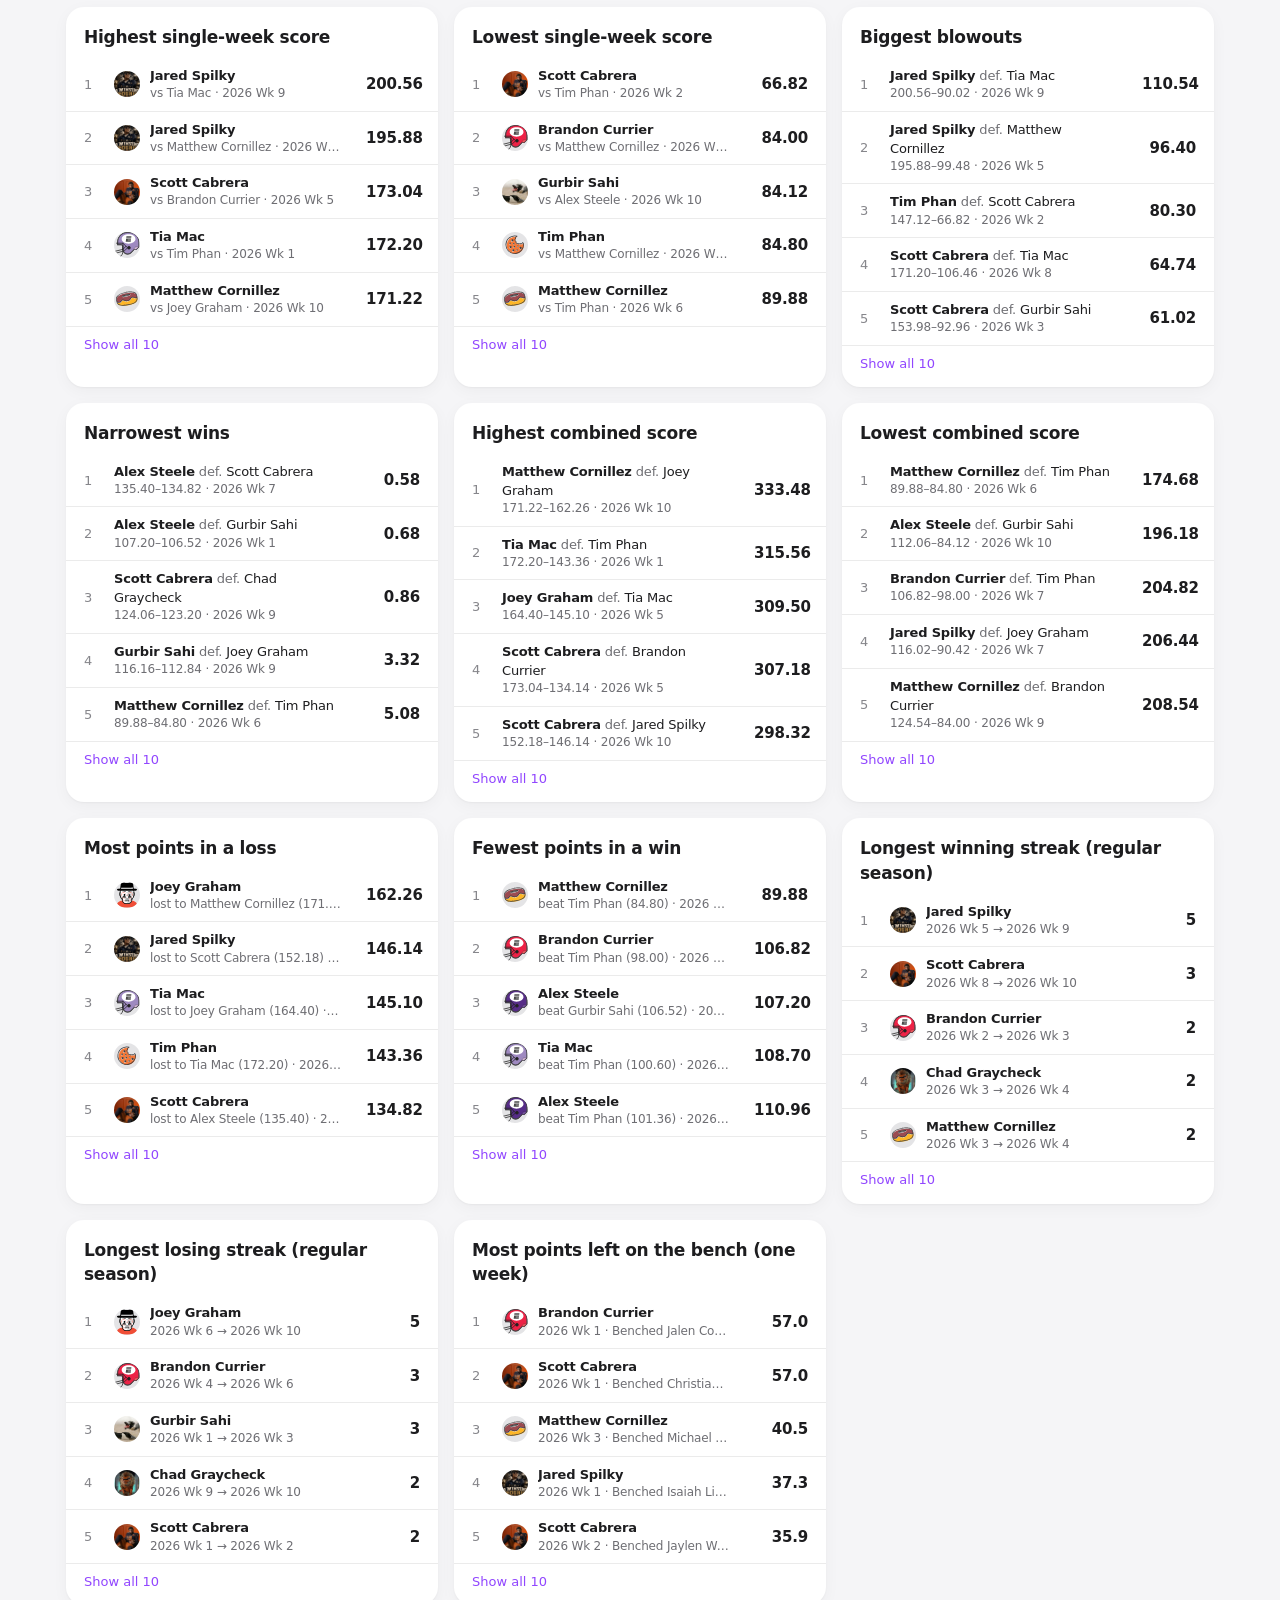
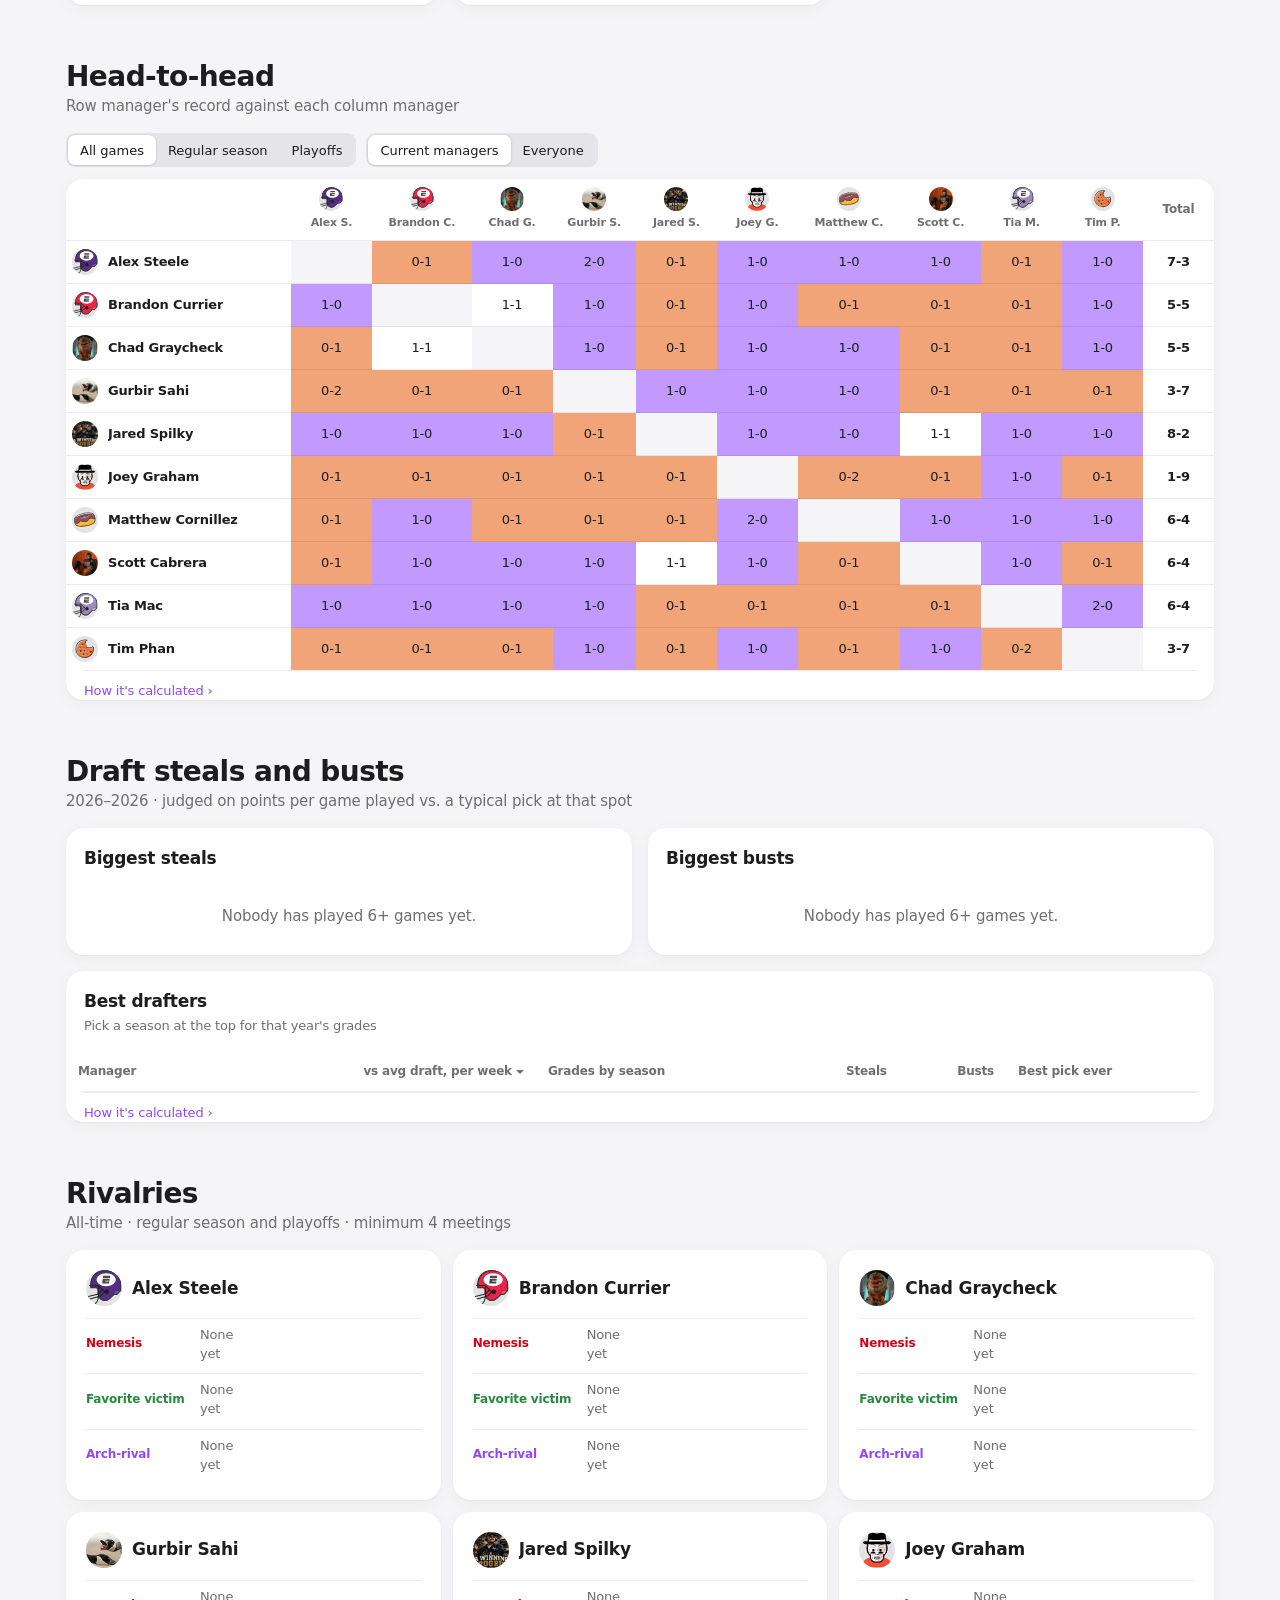
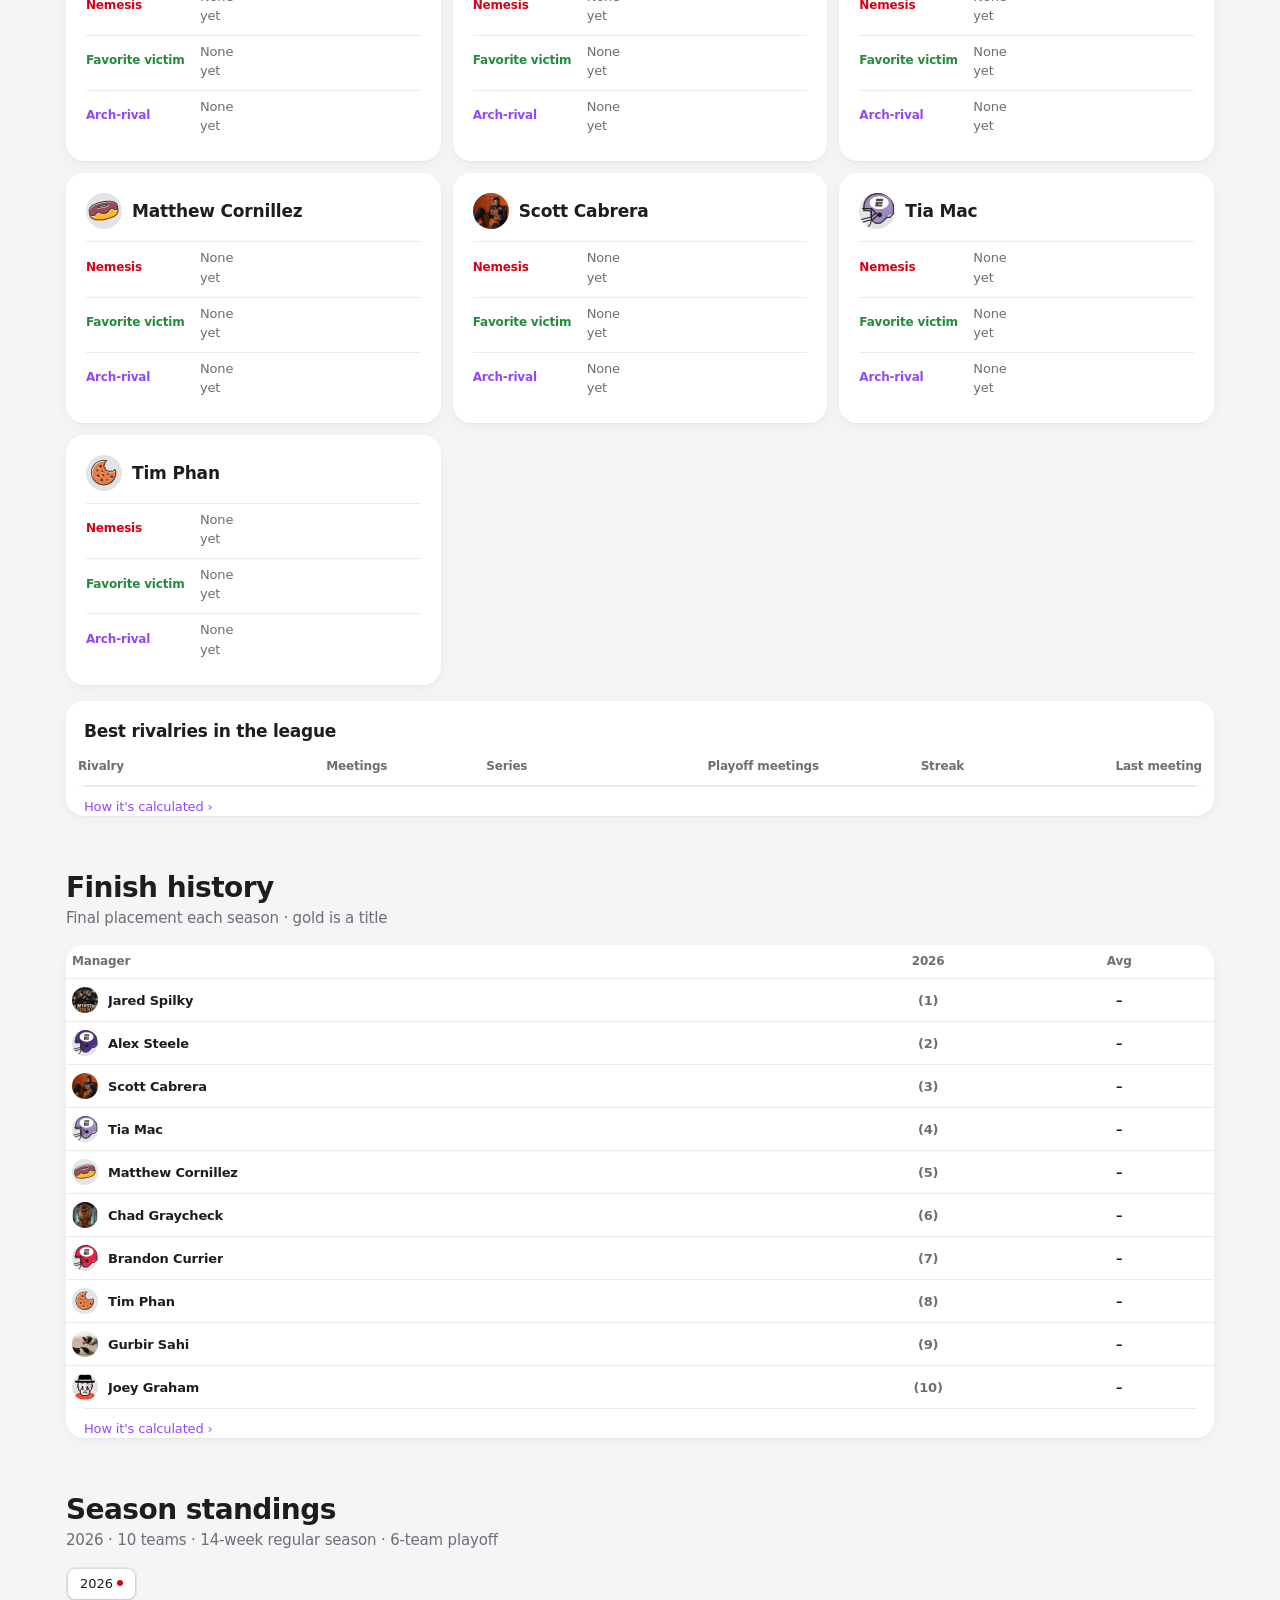
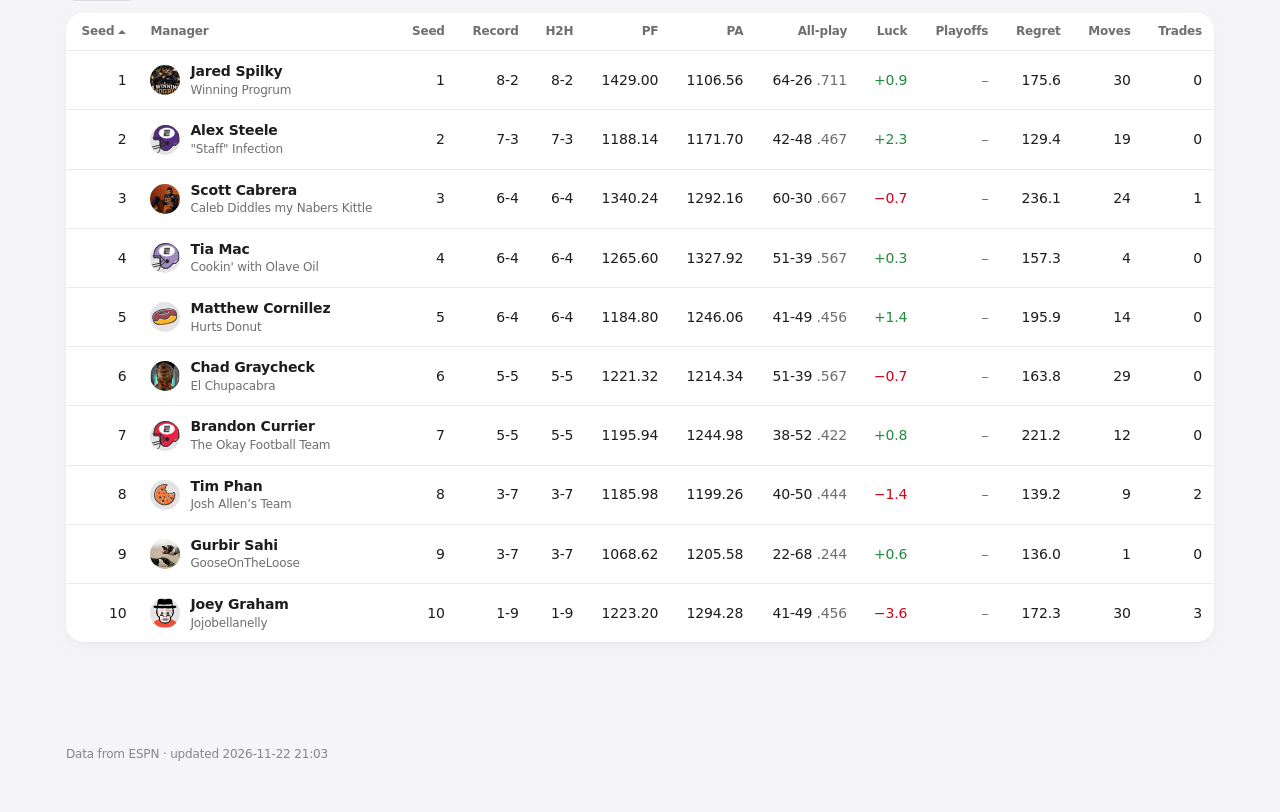
==== commit 62504682: "Score refresh (Nov 22 21:03)" ====
--- a/index.html
+++ b/index.html
@@ -17,7 +17,7 @@
   <meta name="application-name" content="Valleyboiz+">
   <meta name="apple-mobile-web-app-status-bar-style" content="default">
   <link rel="stylesheet" href="assets/style.css?v=50721180c0">
-  <script src="data/leagues.js?v=14aaf261fd"></script>
+  <script src="data/leagues.js?v=10d2acc135"></script>
   <script src="assets/common.js?v=bdd5a048a9"></script>
   <!-- Visit counter: GoatCounter, no cookies or personal data (stats at ffleagues.goatcounter.com) -->
   <script data-goatcounter="https://ffleagues.goatcounter.com/count" async src="https://gc.zgo.at/count.js"></script>
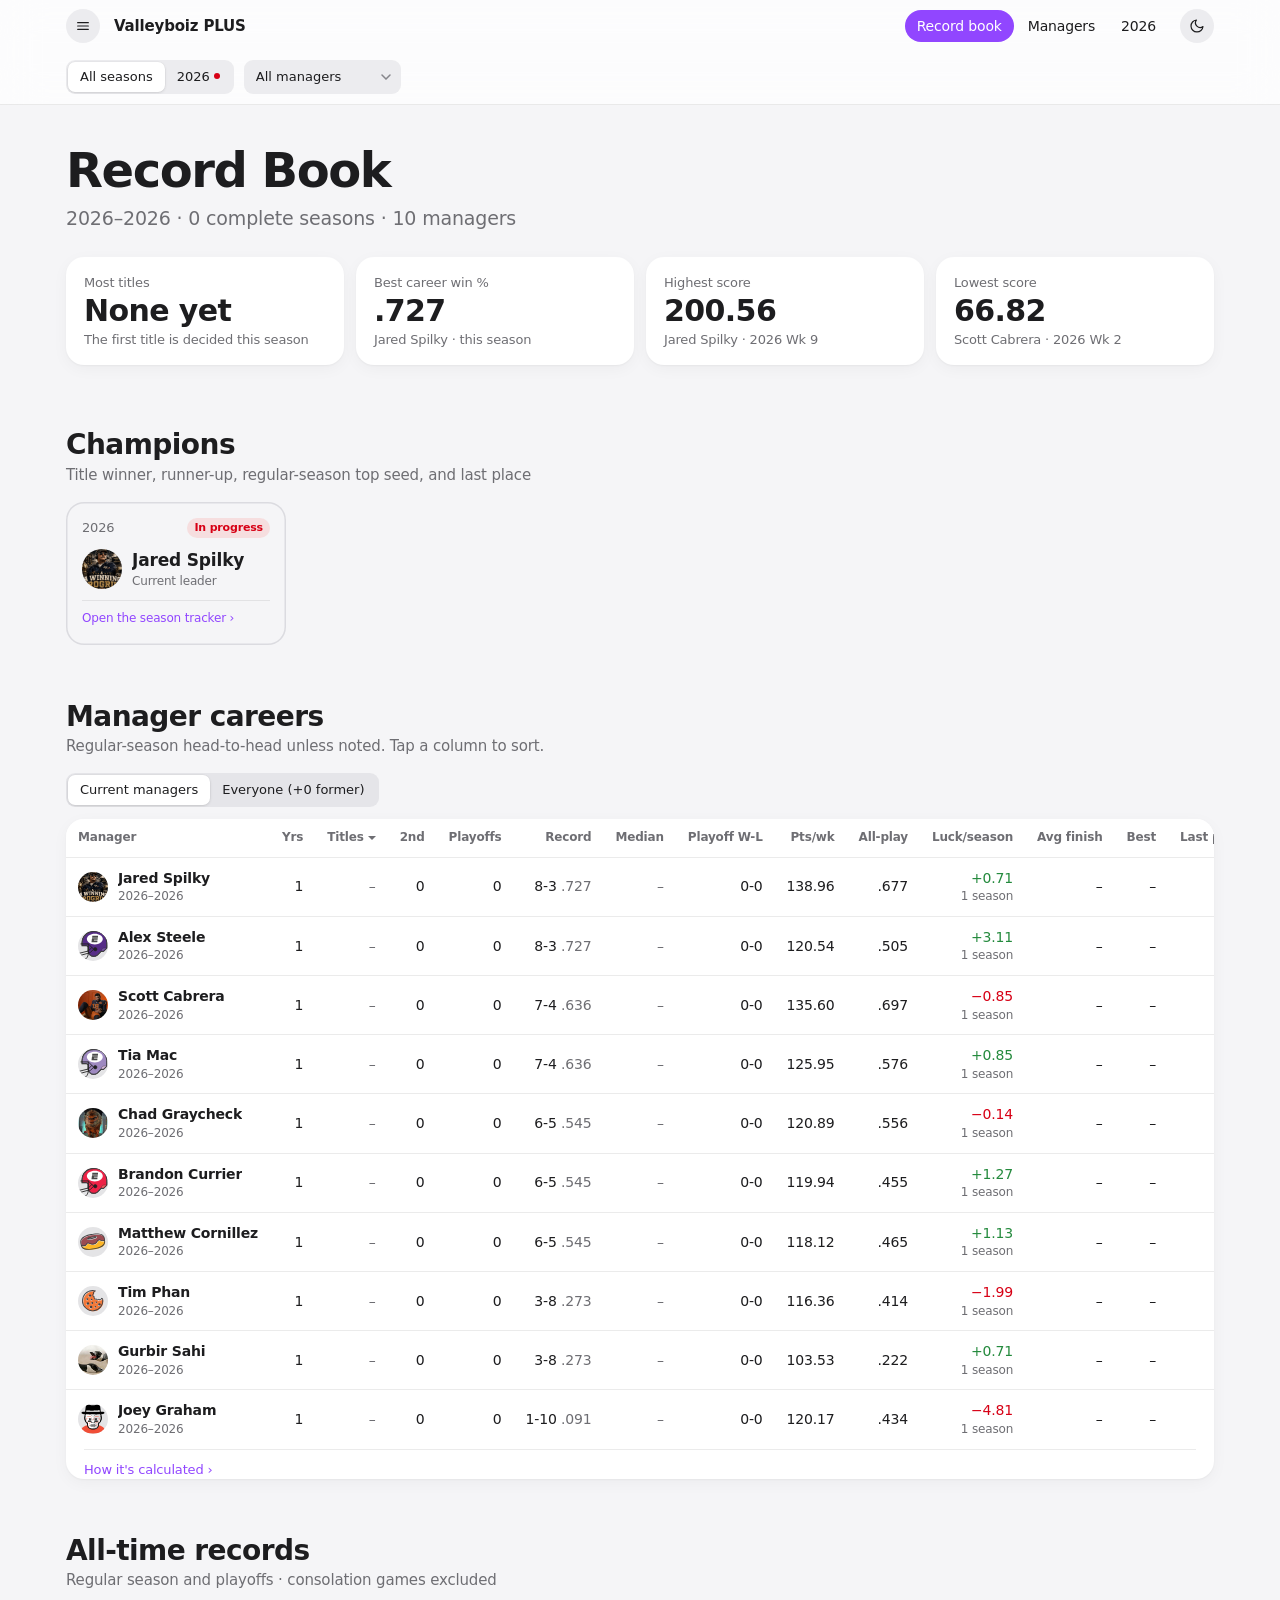
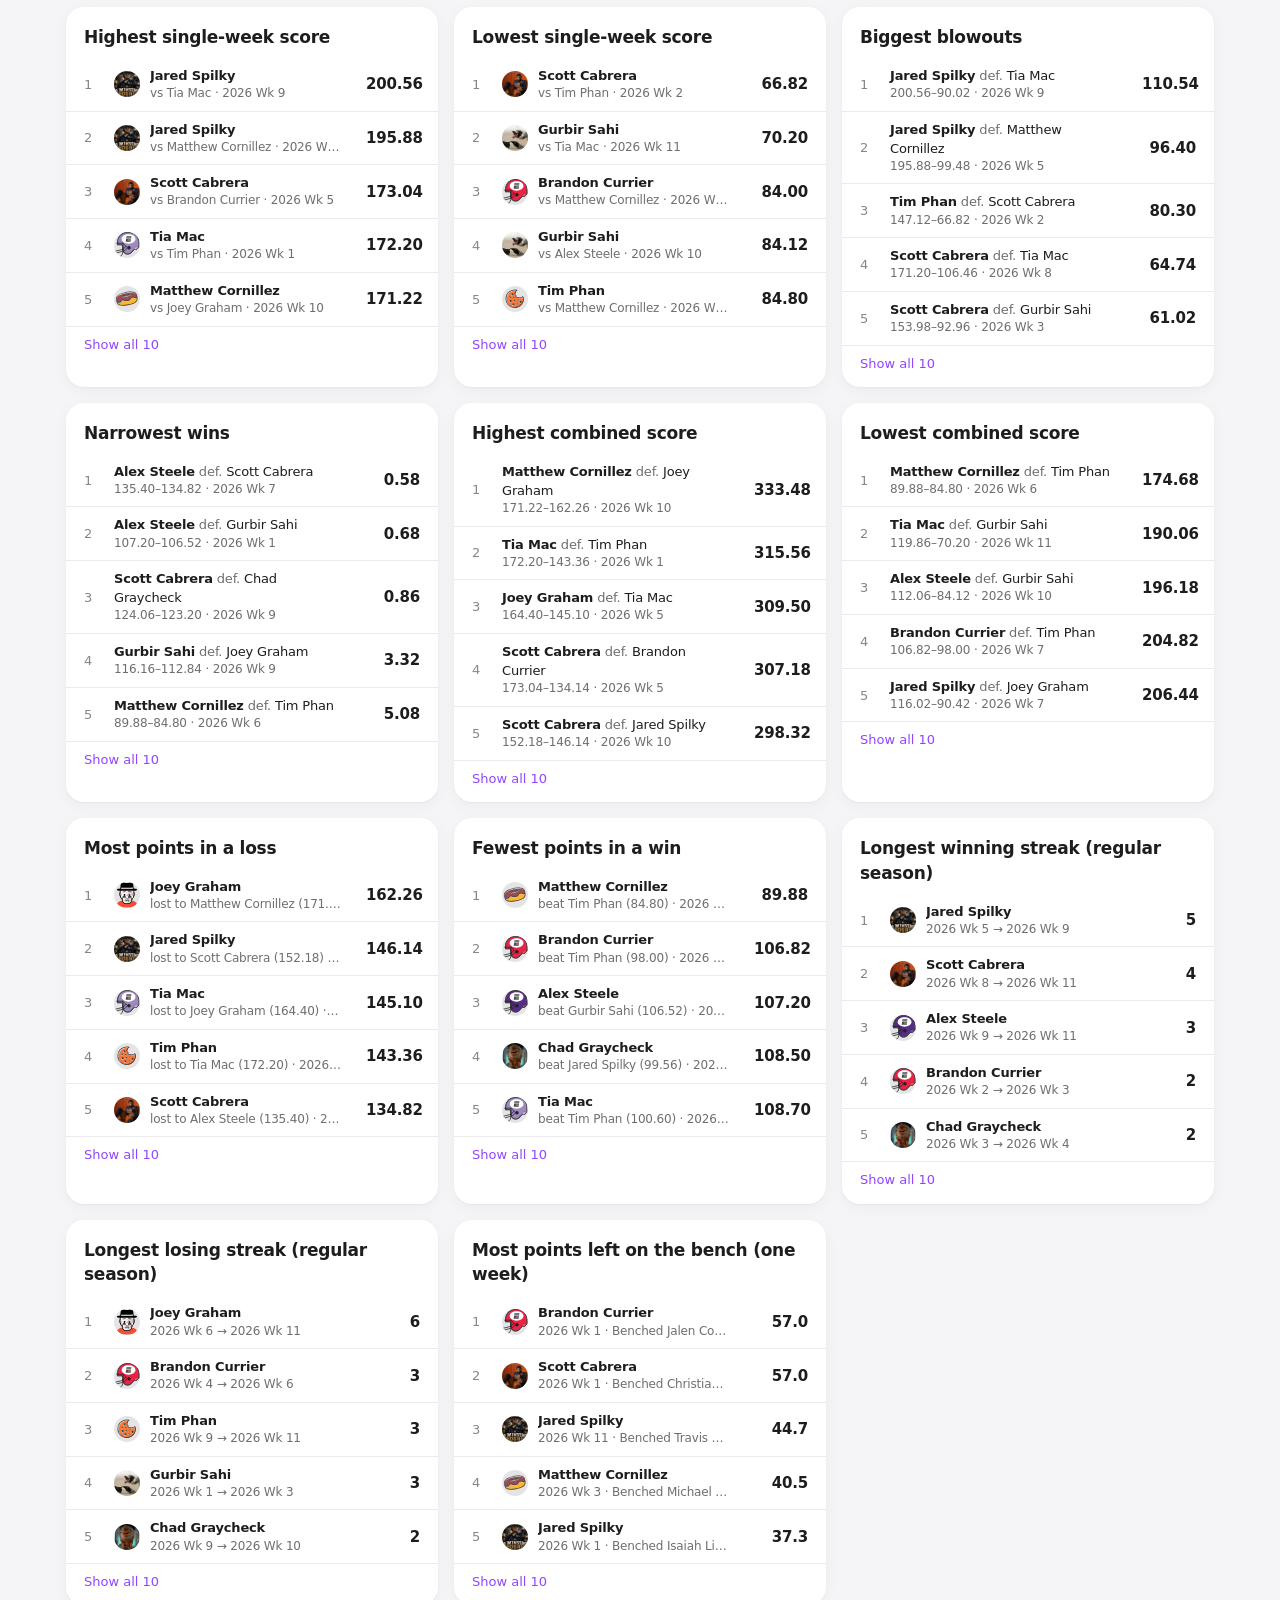
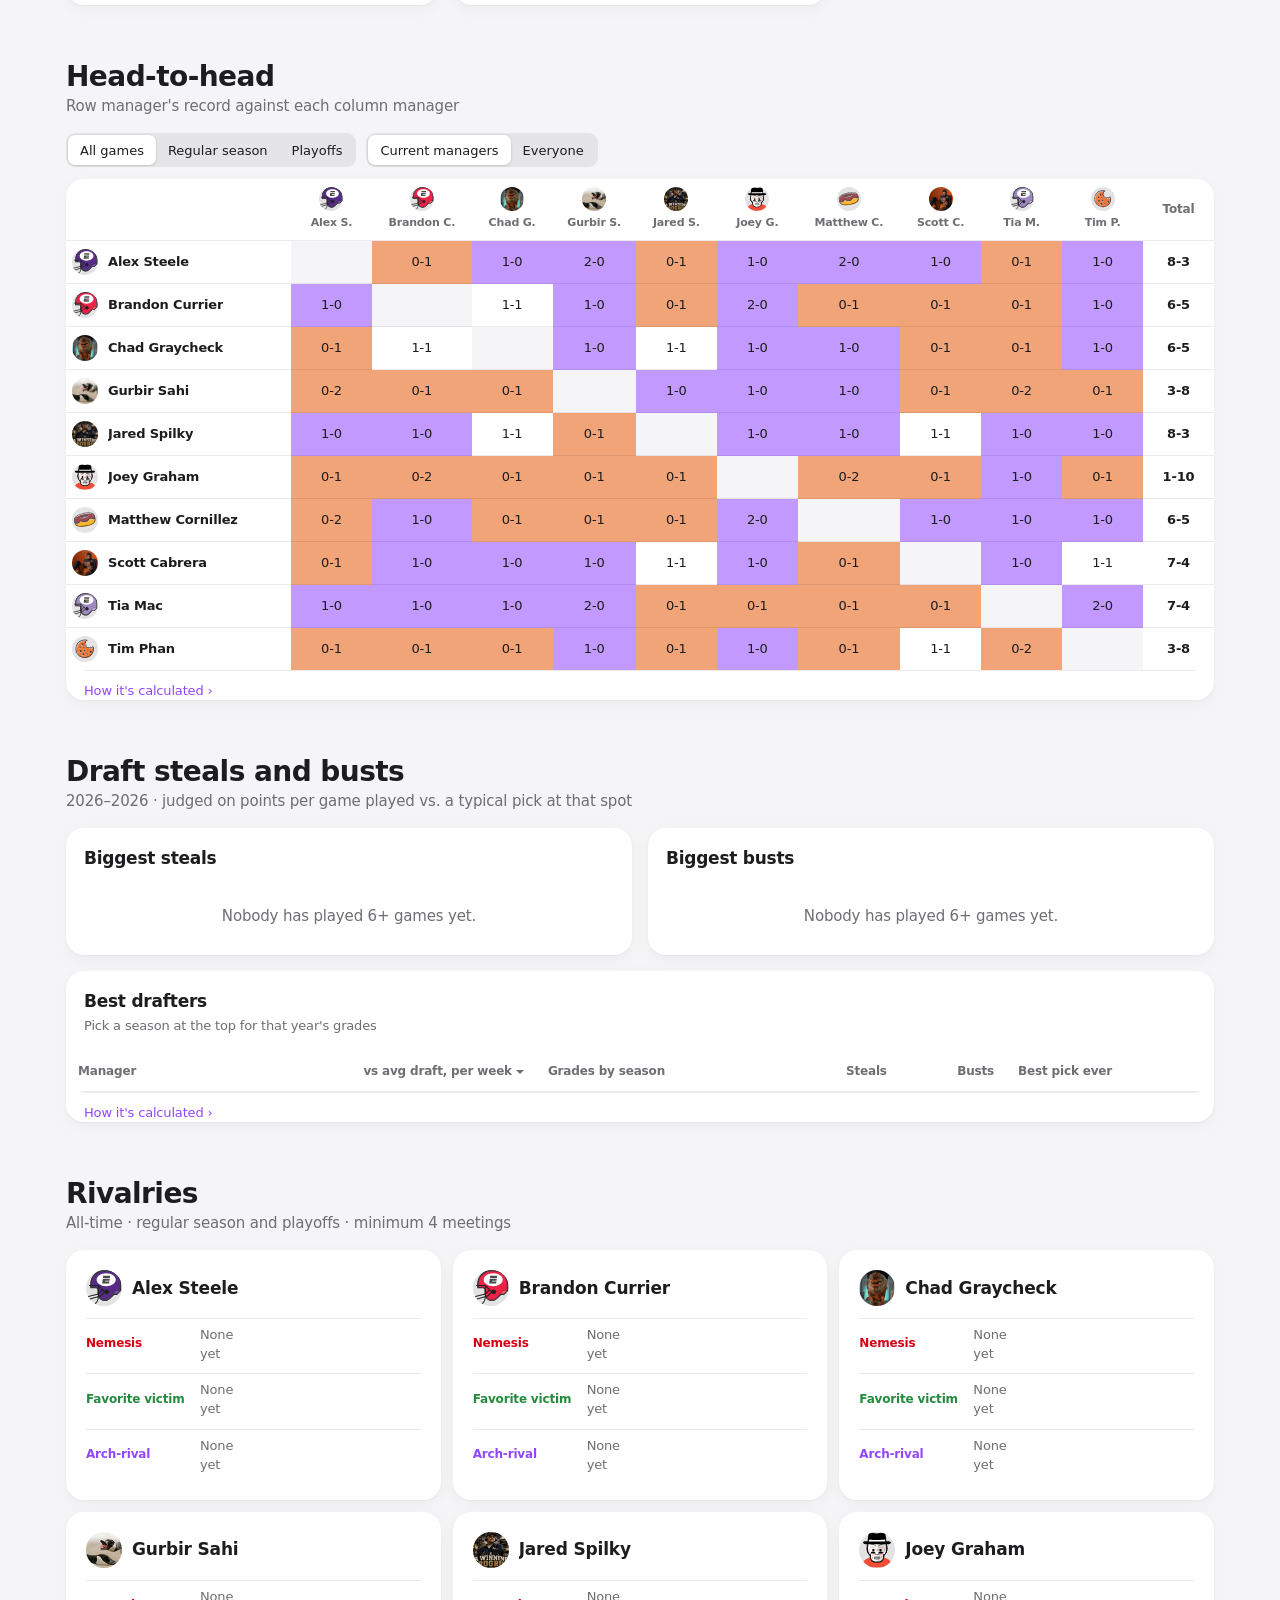
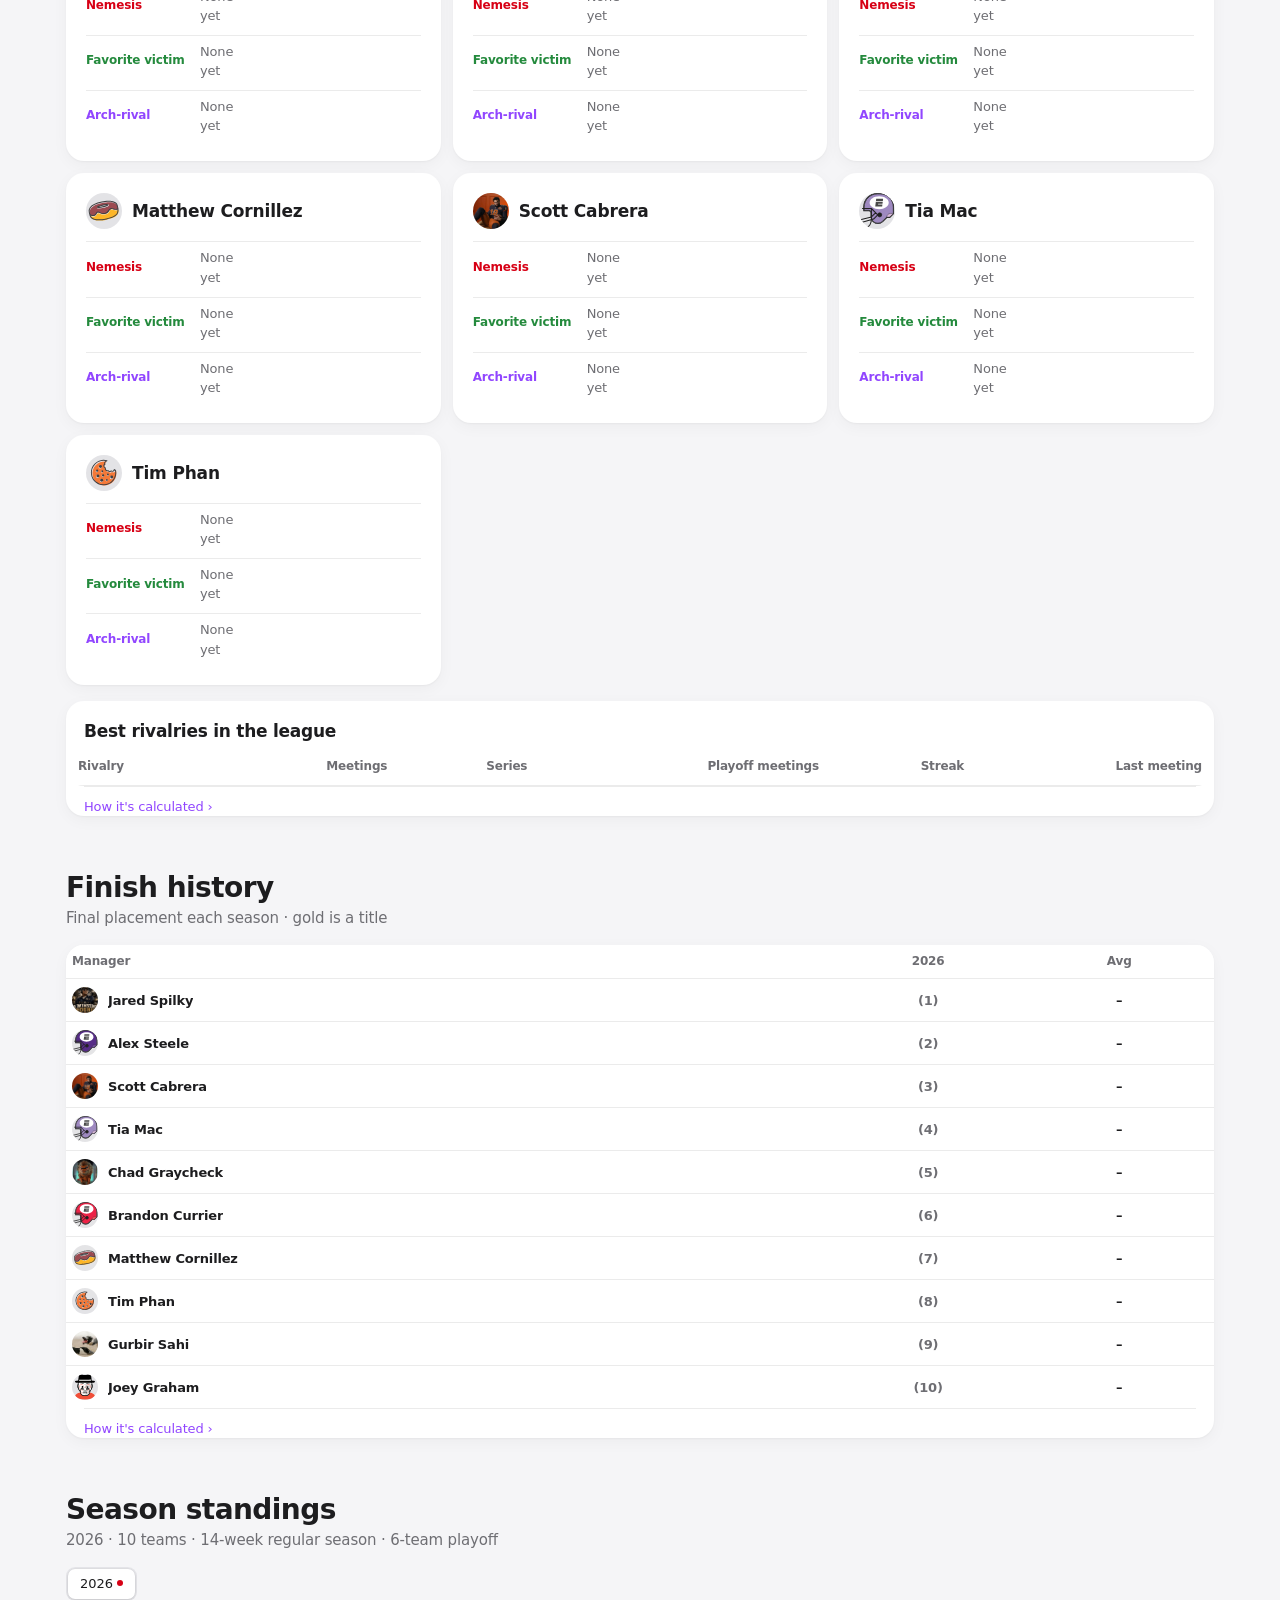
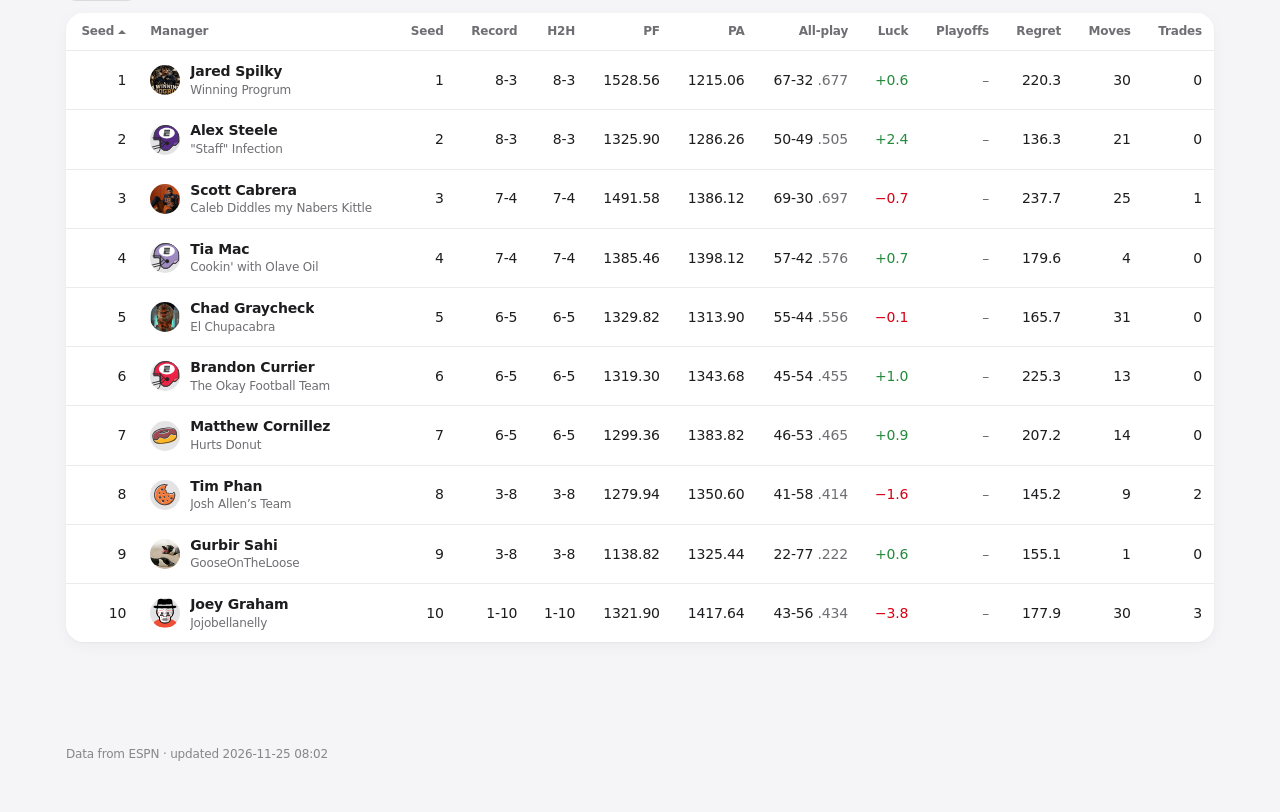
==== commit 2a02521e: "Week 11 recap + update: Coleman Cooks, the Goose Lays an Egg, Chupacabra Sneaks One Automated weekly" ====
--- a/index.html
+++ b/index.html
@@ -17,7 +17,7 @@
   <meta name="application-name" content="Valleyboiz+">
   <meta name="apple-mobile-web-app-status-bar-style" content="default">
   <link rel="stylesheet" href="assets/style.css?v=50721180c0">
-  <script src="data/leagues.js?v=10d2acc135"></script>
+  <script src="data/leagues.js?v=be10ec6457"></script>
   <script src="assets/common.js?v=bdd5a048a9"></script>
   <!-- Visit counter: GoatCounter, no cookies or personal data (stats at ffleagues.goatcounter.com) -->
   <script data-goatcounter="https://ffleagues.goatcounter.com/count" async src="https://gc.zgo.at/count.js"></script>
